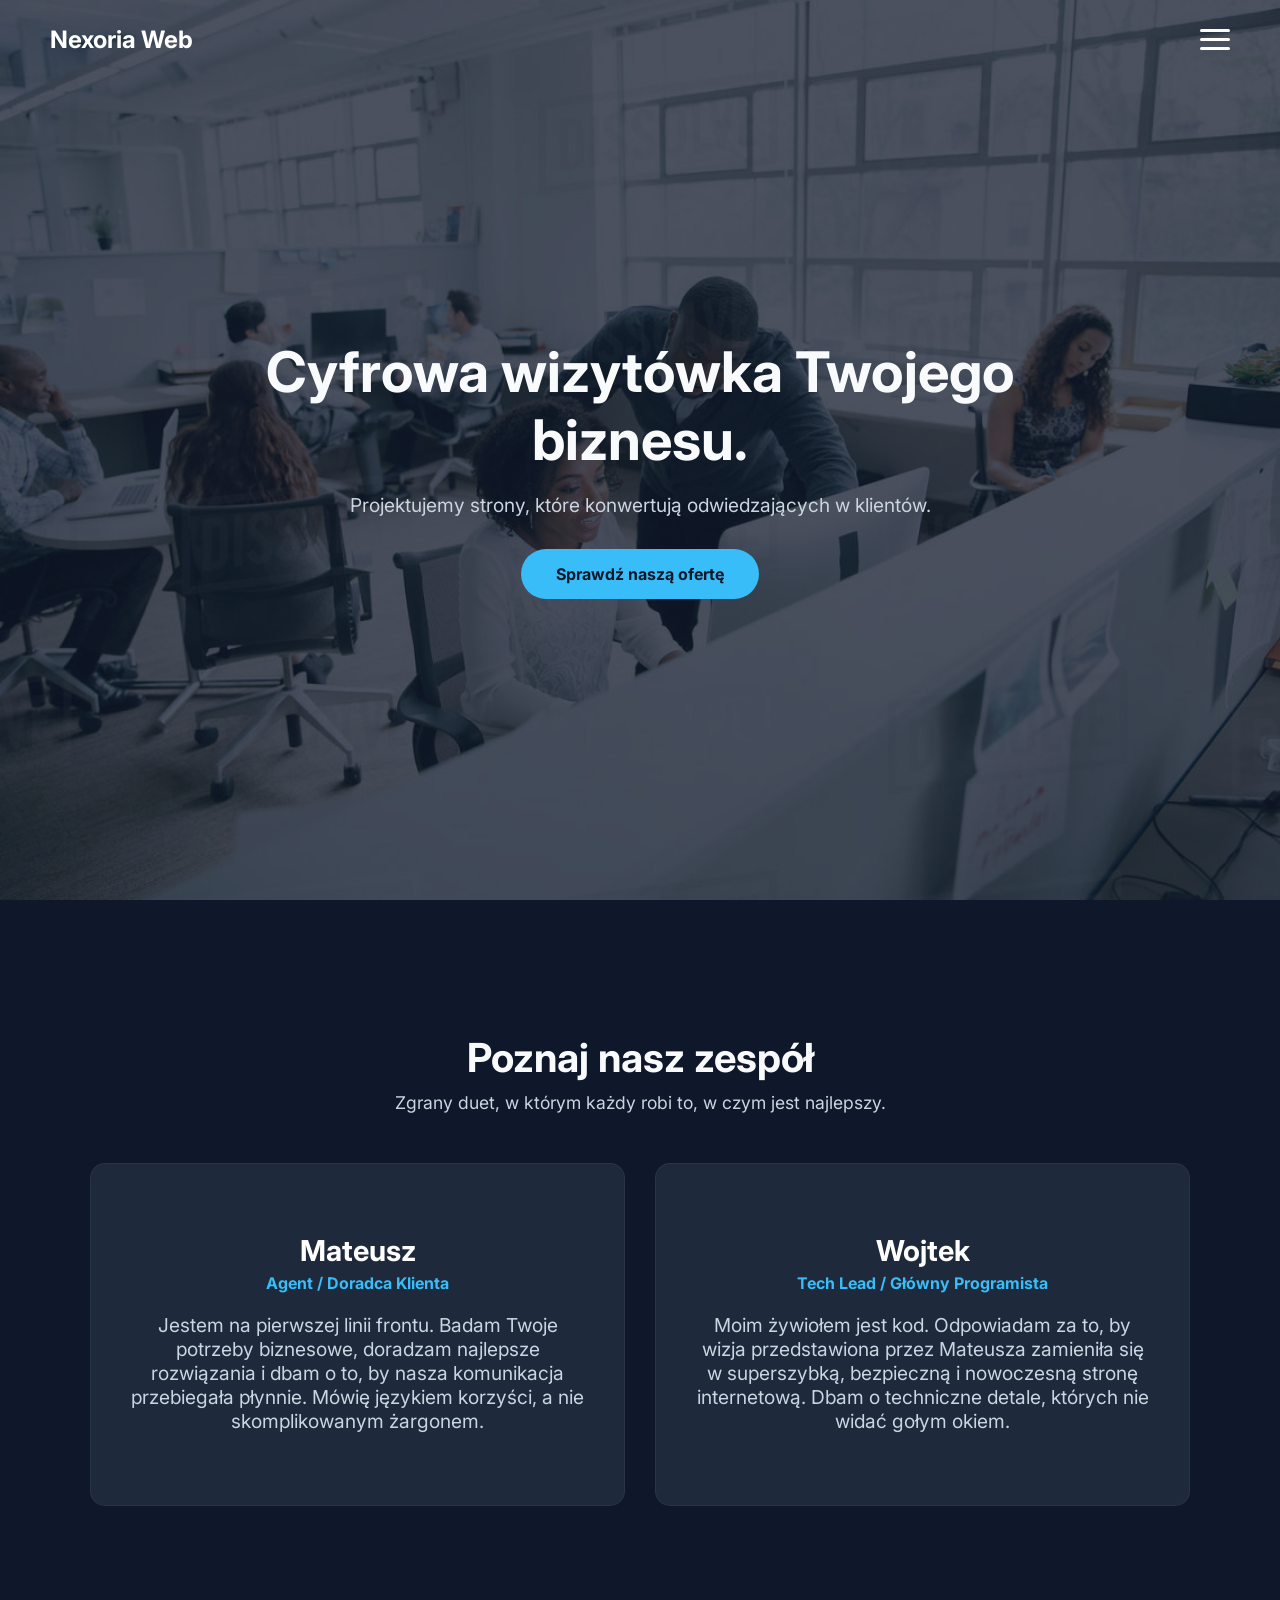
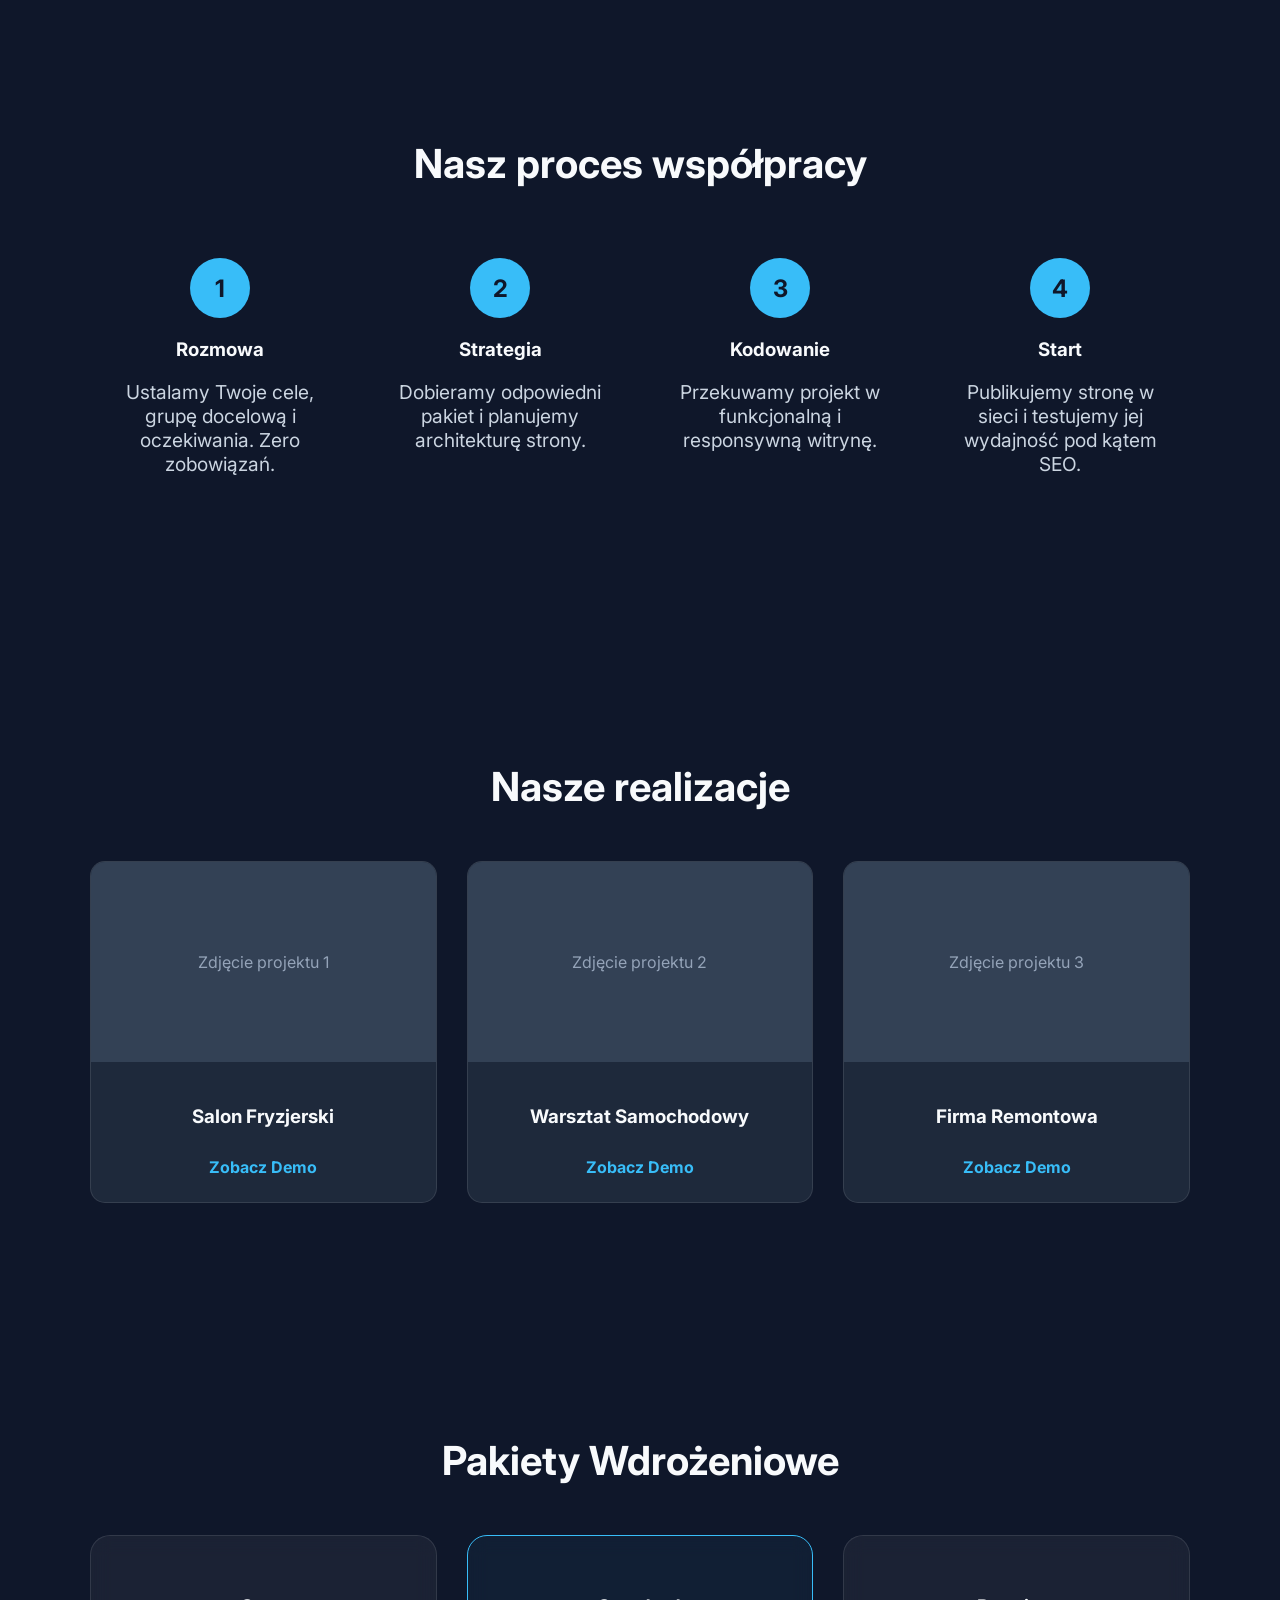
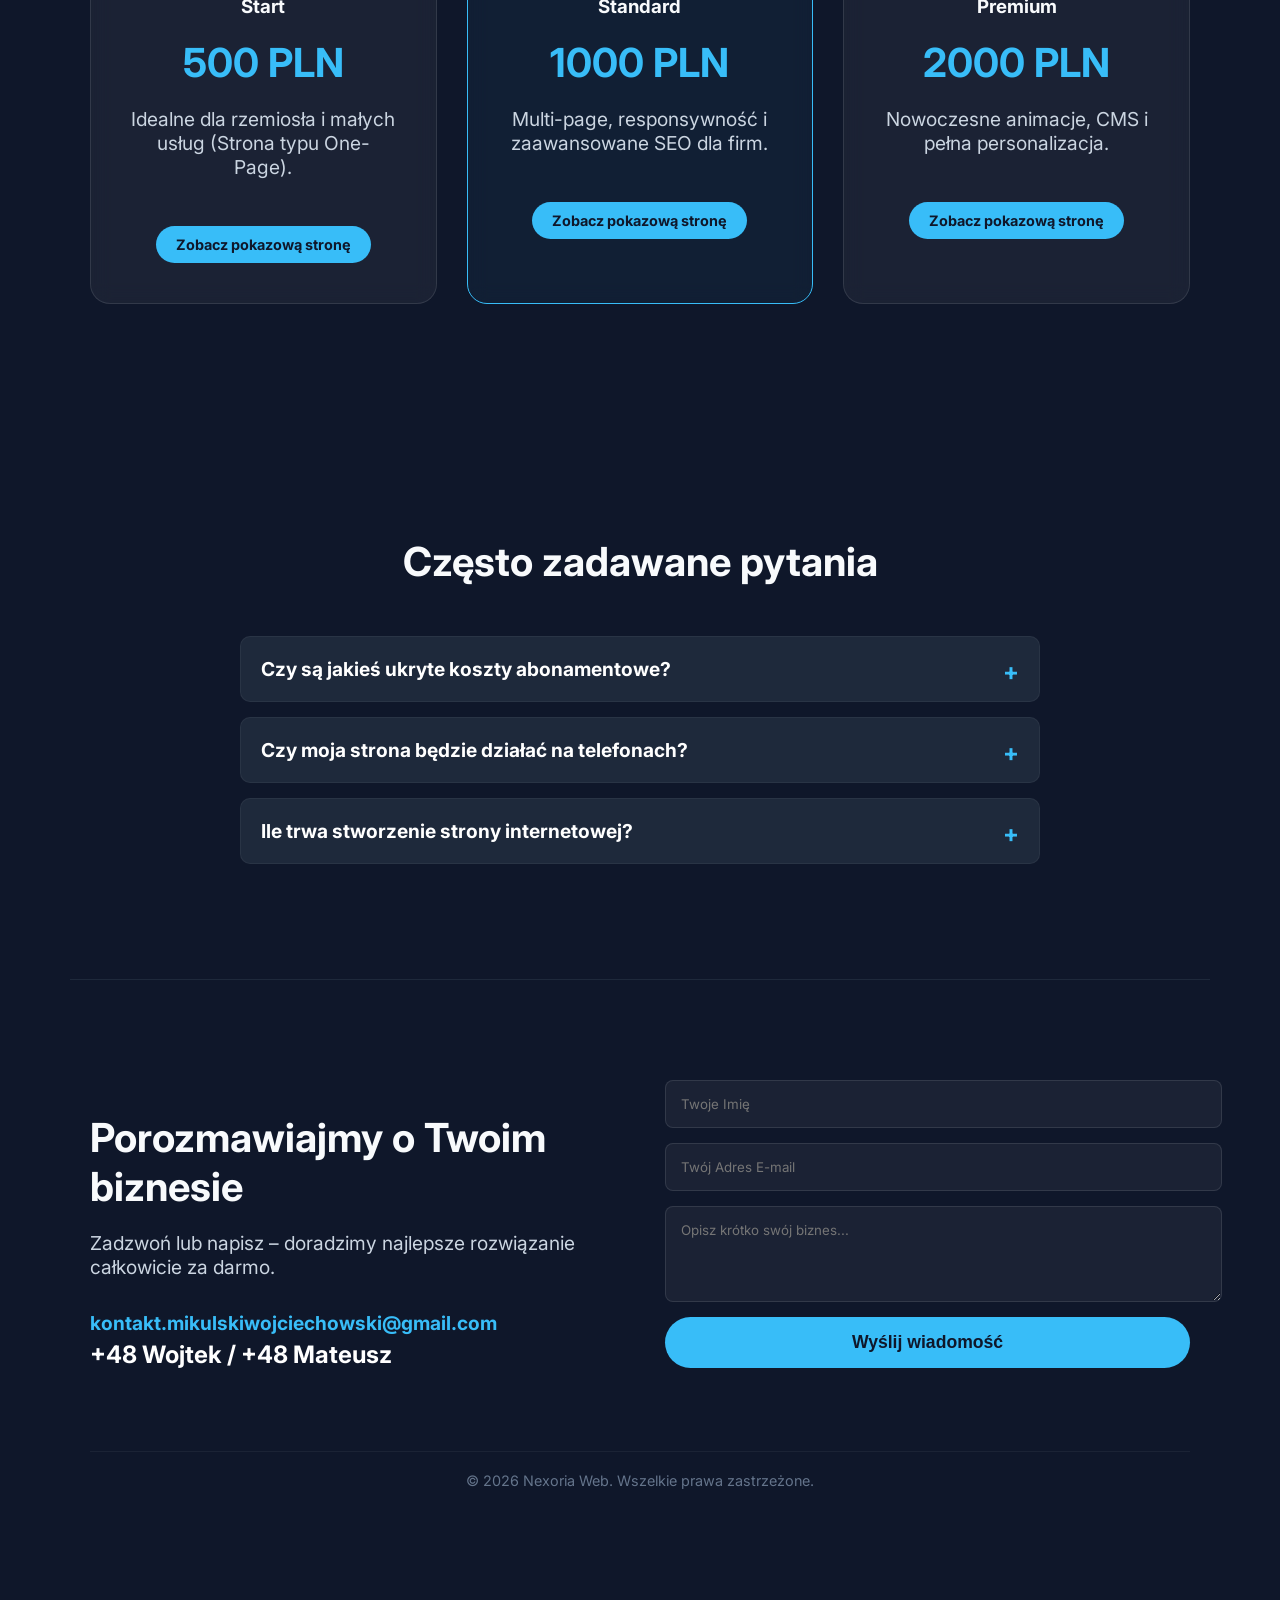
==== index.html @ 93943016 "Add files via upload" ====
<!DOCTYPE html>
<html lang="pl">
<head>
    <meta charset="UTF-8">
    <meta name="viewport" content="width=device-width, initial-scale=1.0">
    <link href="https://fonts.googleapis.com/css2?family=Inter:wght@300;400;700&display=swap" rel="stylesheet">
    <link rel="stylesheet" href="style.css">
    <title>Nexoria Web | Profesjonalne Strony WWW</title>
</head>
<body>
    <nav id="navbar">
        <a href="#header" class="logo">Nexoria Web</a>
        
        <div class="hamburger" id="hamburger">
            <span></span>
            <span></span>
            <span></span>
        </div>

        <menu id="nav-menu">
            <ul>
                <li><a href="#header" class="nav-link">Start</a></li>
                <li><a href="#o-nas" class="nav-link">O nas</a></li>
                <li><a href="#proces" class="nav-link">Proces</a></li>
                <li><a href="#realizacje" class="nav-link">Realizacje</a></li>
                <li><a href="#cennik" class="nav-link">Oferta</a></li>
                <li><a href="#kontakt" class="nav-link">Kontakt</a></li>
            </ul>
        </menu>
    </nav>

    <header id="header">
        <div class="tint"></div>
        <div class="header-content fade-in">
            <h1>Cyfrowa wizytówka Twojego biznesu.</h1>
            <p>Projektujemy strony, które konwertują odwiedzających w klientów.</p>
            <a href="#cennik" class="cta-button">Sprawdź naszą ofertę</a>
        </div>
    </header>

    <section id="o-nas" class="section">
        <h2 class="fade-in">Poznaj nasz zespół</h2>
        <p class="section-subtitle fade-in">Zgrany duet, w którym każdy robi to, w czym jest najlepszy.</p>
        <div class="team-grid">
            <div class="team-card fade-in">
                <h3>Mateusz</h3>
                <span class="role">Agent / Doradca Klienta</span>
                <p>Jestem na pierwszej linii frontu. Badam Twoje potrzeby biznesowe, doradzam najlepsze rozwiązania i dbam o to, by nasza komunikacja przebiegała płynnie. Mówię językiem korzyści, a nie skomplikowanym żargonem.</p>
            </div>
            <div class="team-card fade-in" style="transition-delay: 0.2s;">
                <h3>Wojtek</h3>
                <span class="role">Tech Lead / Główny Programista</span>
                <p>Moim żywiołem jest kod. Odpowiadam za to, by wizja przedstawiona przez Mateusza zamieniła się w superszybką, bezpieczną i nowoczesną stronę internetową. Dbam o techniczne detale, których nie widać gołym okiem.</p>
            </div>
        </div>
    </section>

    <section id="proces" class="section process-bg">
        <h2 class="fade-in">Nasz proces współpracy</h2>
        <div class="process-grid">
            <div class="process-step fade-in">
                <div class="step-number">1</div>
                <h3>Rozmowa</h3>
                <p>Ustalamy Twoje cele, grupę docelową i oczekiwania. Zero zobowiązań.</p>
            </div>
            <div class="process-step fade-in" style="transition-delay: 0.2s;">
                <div class="step-number">2</div>
                <h3>Strategia</h3>
                <p>Dobieramy odpowiedni pakiet i planujemy architekturę strony.</p>
            </div>
            <div class="process-step fade-in" style="transition-delay: 0.4s;">
                <div class="step-number">3</div>
                <h3>Kodowanie</h3>
                <p>Przekuwamy projekt w funkcjonalną i responsywną witrynę.</p>
            </div>
            <div class="process-step fade-in" style="transition-delay: 0.6s;">
                <div class="step-number">4</div>
                <h3>Start</h3>
                <p>Publikujemy stronę w sieci i testujemy jej wydajność pod kątem SEO.</p>
            </div>
        </div>
    </section>

    <section id="realizacje" class="section">
        <h2 class="fade-in">Nasze realizacje</h2>
        <div class="portfolio-grid">
            <div class="portfolio-card fade-in">
                <div class="img-placeholder">Zdjęcie projektu 1</div>
                <div class="portfolio-info">
                    <h3>Salon Fryzjerski</h3>
                    <a href="#" class="demo-link">Zobacz Demo</a>
                </div>
            </div>
            <div class="portfolio-card fade-in" style="transition-delay: 0.2s;">
                <div class="img-placeholder">Zdjęcie projektu 2</div>
                <div class="portfolio-info">
                    <h3>Warsztat Samochodowy</h3>
                    <a href="#" class="demo-link">Zobacz Demo</a>
                </div>
            </div>
            <div class="portfolio-card fade-in" style="transition-delay: 0.4s;">
                <div class="img-placeholder">Zdjęcie projektu 3</div>
                <div class="portfolio-info">
                    <h3>Firma Remontowa</h3>
                    <a href="#" class="demo-link">Zobacz Demo</a>
                </div>
            </div>
        </div>
    </section>

    <section id="cennik" class="section">
        <h2 class="fade-in">Pakiety Wdrożeniowe</h2>
        <div class="price-grid">
            <div class="price-card fade-in">
                <h3>Start</h3>
                <span class="price">500 PLN</span>
                <p>Idealne dla rzemiosła i małych usług (Strona typu One-Page).</p>
                <a href="pakiet-start.html" target="_blank" class="cta-button" style="padding: 10px 20px; font-size: 0.9rem; margin-top: 15px;">Zobacz pokazową stronę</a>
            </div>
            <div class="price-card active fade-in" style="transition-delay: 0.2s;">
                <h3>Standard</h3>
                <span class="price">1000 PLN</span>
                <p>Multi-page, responsywność i zaawansowane SEO dla firm.</p>
                <a href="pakiet-standard.html" target="_blank" class="cta-button" style="padding: 10px 20px; font-size: 0.9rem; margin-top: 15px;">Zobacz pokazową stronę</a>
            </div>
            <div class="price-card fade-in" style="transition-delay: 0.4s;">
                <h3>Premium</h3>
                <span class="price">2000 PLN</span>
                <p>Nowoczesne animacje, CMS i pełna personalizacja.</p>
                <a href="pakiet-premium.html" target="_blank" class="cta-button" style="padding: 10px 20px; font-size: 0.9rem; margin-top: 15px;">Zobacz pokazową stronę</a>
            </div>
        </div>
    </section>

    <section id="faq" class="section">
        <h2 class="fade-in">Często zadawane pytania</h2>
        <div class="faq-container fade-in">
            <details>
                <summary>Czy są jakieś ukryte koszty abonamentowe?</summary>
                <p>Nie. Płacisz nam raz za wykonanie projektu. Jedyne koszty stałe to coroczne odnowienie Twojej własnej domeny oraz hostingu (zazwyczaj to kwoty rzędu 100-200 zł rocznie, które opłacasz u dostawcy).</p>
            </details>
            <details>
                <summary>Czy moja strona będzie działać na telefonach?</summary>
                <p>Tak, w dzisiejszych czasach to absolutny standard. Każda nasza strona jest w 100% responsywna i wygląda świetnie zarówno na smartfonach, jak i na dużych monitorach.</p>
            </details>
            <details>
                <summary>Ile trwa stworzenie strony internetowej?</summary>
                <p>Zazwyczaj proces od pierwszego kontaktu do uruchomienia strony w sieci zamykamy w przedziale od 7 do 14 dni, w zależności od tego, jak szybko dostarczysz nam materiały tekstowe i zdjęcia.</p>
            </details>
        </div>
    </section>

    <footer id="kontakt" class="section fade-in">
        <div class="footer-grid">
            <div class="contact-info">
                <h2>Porozmawiajmy o Twoim biznesie</h2>
                <p>Zadzwoń lub napisz – doradzimy najlepsze rozwiązanie całkowicie za darmo.</p>
                <strong>kontakt.mikulskiwojciechowski@gmail.com</strong>
                <p class="phone">+48 Wojtek / +48 Mateusz</p>
            </div>
            <div class="contact-form">
                <form action="#" method="POST">
                    <input type="text" placeholder="Twoje Imię" required>
                    <input type="email" placeholder="Twój Adres E-mail" required>
                    <textarea rows="4" placeholder="Opisz krótko swój biznes..." required></textarea>
                    <button type="submit" class="cta-button form-btn">Wyślij wiadomość</button>
                </form>
            </div>
        </div>
        <p class="copyright">&copy; 2026 Nexoria Web. Wszelkie prawa zastrzeżone.</p>
    </footer>

    <script src="script.js"></script>
</body>
</html>
---- style.css ----
/* GŁADKIE PRZEWIJANIE */
html {
    scroll-behavior: smooth;
    scroll-padding-top: 80px;
}

:root {
    --bg: #0f172a;
    --bg-secondary: #1e293b;
    --accent: #38bdf8;
    --text: #f8fafc;
}

body {
    margin: 0;
    font-family: 'Inter', sans-serif;
    color: var(--text);
    background-color: var(--bg);
    overflow-x: hidden;
}

/* WSPÓLNE USTAWIENIA SEKCJI */
.section {
    padding: 100px 20px;
    max-width: 1100px;
    margin: 0 auto;
}

.section h2 { 
    text-align: center; 
    font-size: 2.5rem; 
    margin-bottom: 50px; 
}

.section-subtitle {
    text-align: center;
    color: #cbd5e1;
    margin-top: -40px;
    margin-bottom: 50px;
    font-size: 1.1rem;
}

/* NAVBAR & MENU (Bez zmian) */
#navbar {
    position: fixed;
    top: 0; left: 0; width: 100%;
    display: flex; justify-content: space-between; align-items: center;
    padding: 25px 50px; box-sizing: border-box;
    z-index: 1000; transition: background 0.4s, padding 0.4s;
}
#navbar.scrolled {
    background: rgba(15, 23, 42, 0.95);
    padding: 15px 50px;
    box-shadow: 0 4px 15px rgba(0, 0, 0, 0.4);
    backdrop-filter: blur(10px);
}
.logo { 
    font-size: 1.5rem; 
    font-weight: 700; 
    color: white; 
    z-index: 1001; 
    text-decoration: none;
}
.hamburger { display: flex; flex-direction: column; gap: 6px; cursor: pointer; z-index: 1001; }
.hamburger span { display: block; width: 30px; height: 3px; background-color: white; border-radius: 3px; transition: 0.3s; }
.hamburger.active span:nth-child(1) { transform: translateY(9px) rotate(45deg); }
.hamburger.active span:nth-child(2) { opacity: 0; }
.hamburger.active span:nth-child(3) { transform: translateY(-9px) rotate(-45deg); }

menu { 
    margin: 0; padding: 0; position: fixed; top: 0; right: -100%;
    width: 300px; height: 100vh; background: rgba(15, 23, 42, 0.98);
    backdrop-filter: blur(15px); display: flex; align-items: center; justify-content: center;
    transition: right 0.4s cubic-bezier(0.77, 0.2, 0.05, 1.0);
    box-shadow: -5px 0 25px rgba(0,0,0,0.5);
}
menu.active { right: 0; }
menu ul { display: flex; flex-direction: column; gap: 40px; list-style: none; margin: 0; padding: 0; text-align: center; }
menu a { font-size: 1.5rem; font-weight: 600; letter-spacing: 2px; color: white; text-decoration: none; transition: 0.3s; }
menu a:hover { color: var(--accent); }

/* HERO SEKCJA (Start) */
header {
    position: relative; display: flex; align-items: center; justify-content: center;
    height: 100vh; text-align: center;
    background-image: url('placeholder_header.jpg');
    background-size: cover; background-position: center; background-attachment: fixed;
}
.tint { position: absolute; inset: 0; background: rgba(15, 23, 42, 0.75); }
.header-content { position: relative; z-index: 2; padding: 20px; max-width: 800px; }
h1 { margin-bottom: 1rem; font-size: 3.5rem; }
p { font-size: 1.2rem; color: #cbd5e1; margin-bottom: 2rem; }

/* SEKCJA: O NAS */
.team-grid { display: grid; grid-template-columns: repeat(auto-fit, minmax(300px, 1fr)); gap: 30px; }
.team-card {
    background: var(--bg-secondary);
    padding: 40px;
    border-radius: 15px;
    border: 1px solid rgba(255, 255, 255, 0.05);
    text-align: center;
}
.team-card h3 { font-size: 1.8rem; margin-bottom: 5px; color: white; }
.role { display: block; color: var(--accent); font-weight: bold; margin-bottom: 20px; }

/* SEKCJA: PROCES */
.process-grid { display: grid; grid-template-columns: repeat(auto-fit, minmax(220px, 1fr)); gap: 20px; }
.process-step { text-align: center; padding: 20px; }
.step-number {
    width: 60px; height: 60px;
    background: var(--accent); color: #0f172a;
    font-size: 1.5rem; font-weight: bold;
    border-radius: 50%; display: flex; align-items: center; justify-content: center;
    margin: 0 auto 20px auto;
}

/* SEKCJA: REALIZACJE */
.portfolio-grid { display: grid; grid-template-columns: repeat(auto-fit, minmax(300px, 1fr)); gap: 30px; }
.portfolio-card { background: var(--bg-secondary); border-radius: 15px; overflow: hidden; border: 1px solid rgba(255, 255, 255, 0.1); transition: 0.3s; }
.portfolio-card:hover { transform: translateY(-10px); box-shadow: 0 10px 30px rgba(0,0,0,0.3); }
.img-placeholder { height: 200px; background: #334155; display: flex; align-items: center; justify-content: center; color: #94a3b8; }
.portfolio-info { padding: 25px; text-align: center; }
.demo-link { display: inline-block; margin-top: 10px; color: var(--accent); text-decoration: none; font-weight: bold; }

/* SEKCJA: CENNIK */
.price-grid { display: grid; grid-template-columns: repeat(auto-fit, minmax(300px, 1fr)); gap: 30px; }
.price-card {
    padding: 40px; border: 1px solid rgba(255, 255, 255, 0.1); border-radius: 20px;
    background: rgba(255, 255, 255, 0.05); backdrop-filter: blur(10px); text-align: center; transition: 0.3s;
}
.price-card.active { border-color: var(--accent); transform: scale(1.05); background: rgba(56, 189, 248, 0.05); }
.price { display: block; margin: 20px 0; font-size: 2.5rem; font-weight: bold; color: var(--accent); }

/* SEKCJA: FAQ */
.faq-container { max-width: 800px; margin: 0 auto; }
details {
    background: var(--bg-secondary);
    border-radius: 10px;
    margin-bottom: 15px;
    padding: 20px;
    border: 1px solid rgba(255, 255, 255, 0.05);
    cursor: pointer;
}
summary {
    font-size: 1.2rem;
    font-weight: bold;
    color: white;
    list-style: none; /* Ukrywa domyślną strzałkę w niektórych przeglądarkach */
    position: relative;
    padding-right: 30px;
}
summary::after {
    content: '+';
    position: absolute; right: 0; top: 0;
    color: var(--accent); font-size: 1.5rem;
}
details[open] summary::after { content: '-'; }
details p { margin-top: 15px; color: #cbd5e1; line-height: 1.6; }

/* STOPKA & KONTAKT FORMULARZ */
footer { padding: 80px 20px 40px; border-top: 1px solid var(--bg-secondary); }
.footer-grid { display: grid; grid-template-columns: repeat(auto-fit, minmax(300px, 1fr)); gap: 50px; margin-bottom: 50px; }
.contact-info { text-align: left; }
.contact-info h2 { text-align: left; margin-bottom: 20px; }
.contact-info strong { display: block; font-size: 1.2rem; color: var(--accent); margin-top: 20px; }
.contact-info .phone { font-size: 1.5rem; font-weight: bold; color: white; margin-top: 5px; }

form { display: flex; flex-direction: column; gap: 15px; }
input, textarea {
    width: 100%; padding: 15px;
    background: rgba(255, 255, 255, 0.05);
    border: 1px solid rgba(255, 255, 255, 0.1);
    border-radius: 8px; color: white; font-family: inherit;
}
input:focus, textarea:focus { outline: none; border-color: var(--accent); }
.form-btn { border: none; cursor: pointer; width: 100%; font-size: 1.1rem; }

.copyright { text-align: center; color: #64748b; font-size: 0.9rem; border-top: 1px solid rgba(255,255,255,0.05); padding-top: 20px; }

/* PRZYCISKI */
.cta-button {
    display: inline-block; padding: 15px 35px; border-radius: 50px;
    font-weight: bold; color: #0f172a; text-decoration: none;
    background: var(--accent); transition: 0.3s;
}
.cta-button:hover { transform: translateY(-3px); box-shadow: 0 10px 20px rgba(56, 189, 248, 0.3); }

/* ANIMACJE */
.fade-in { opacity: 0; transform: translateY(50px); transition: 0.8s cubic-bezier(0.16, 1, 0.3, 1); }
.fade-in.visible { opacity: 1; transform: translateY(0); }
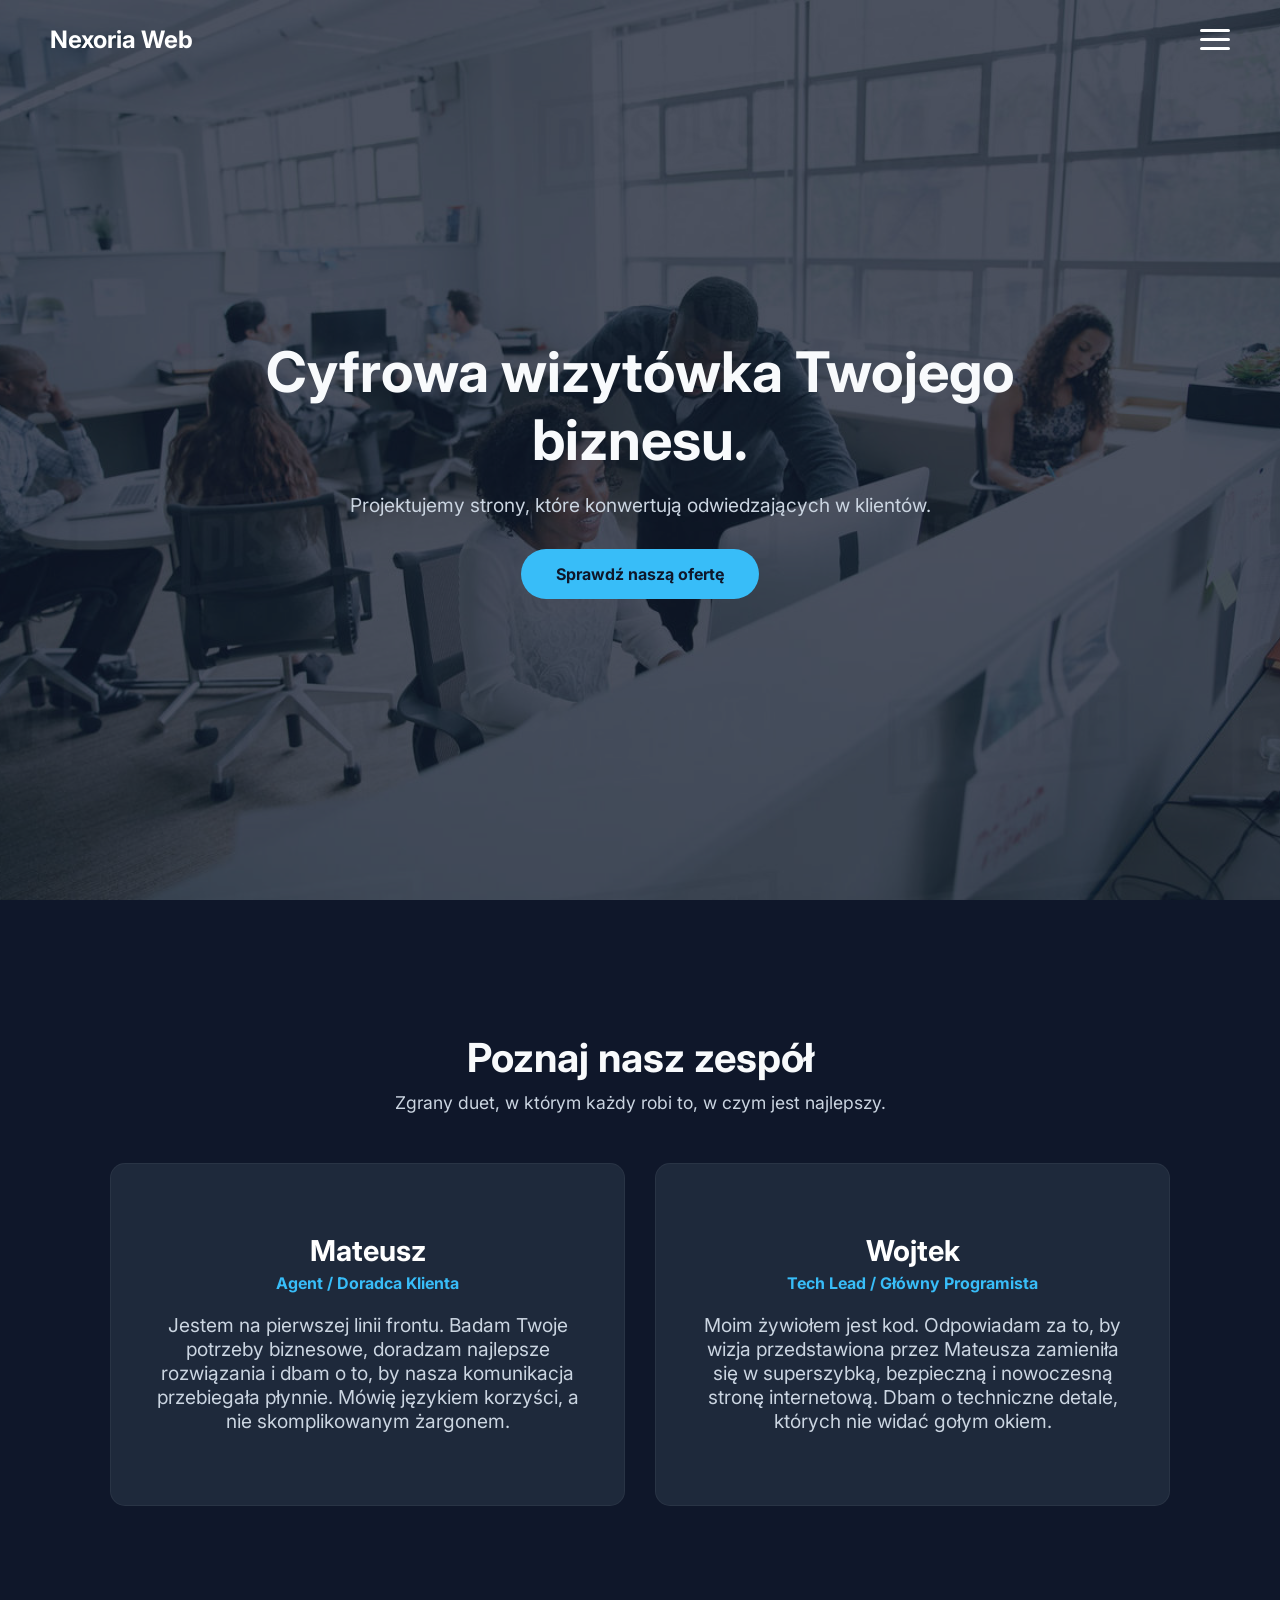
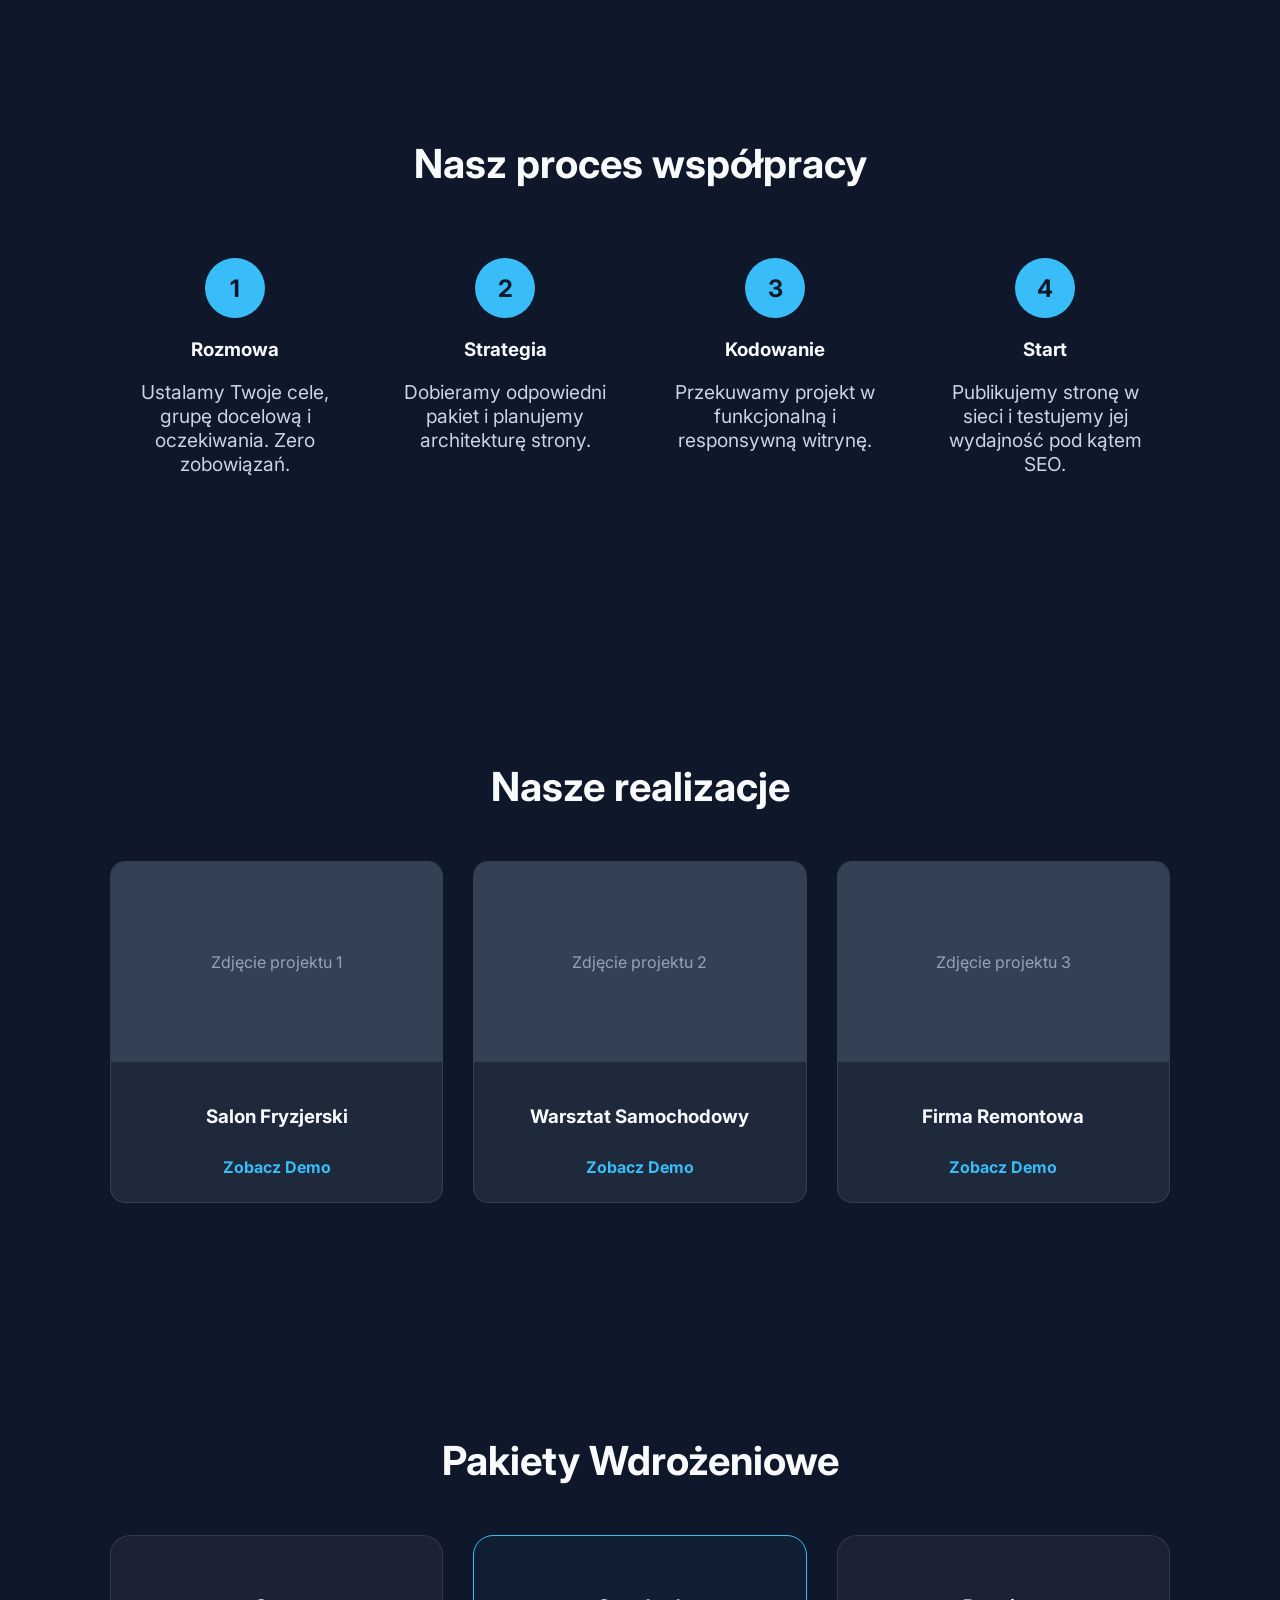
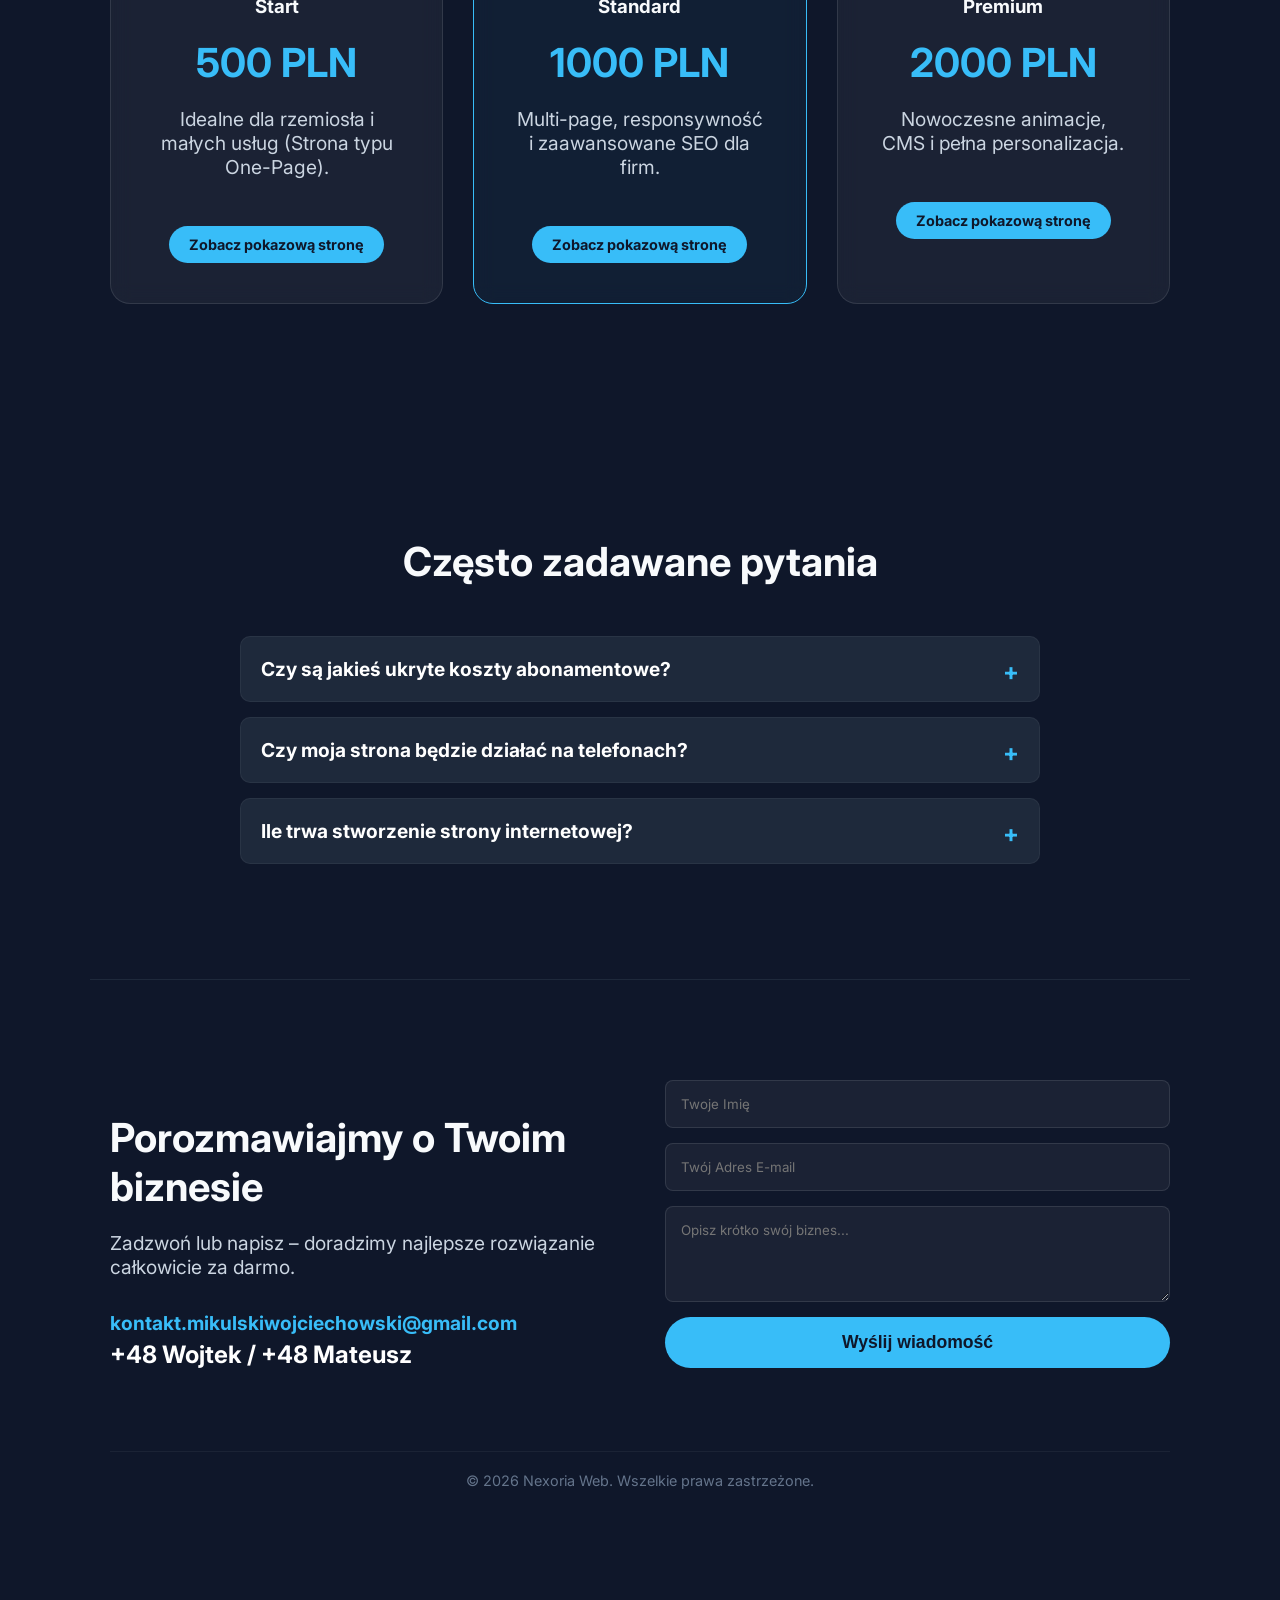
==== commit 68794757: "Add files via upload" ====
--- a/index.html
+++ b/index.html
@@ -6,6 +6,7 @@
     <link href="https://fonts.googleapis.com/css2?family=Inter:wght@300;400;700&display=swap" rel="stylesheet">
     <link rel="stylesheet" href="style.css">
     <title>Nexoria Web | Profesjonalne Strony WWW</title>
+    <meta name="description" content="Nexoria Web tworzy nowoczesne, responsywne i skuteczne strony internetowe dla firm. Zwiększ widoczność swojej marki dzięki profesjonalnej stronie WWW.">
 </head>
 <body>
     <nav id="navbar">
--- a/style.css
+++ b/style.css
@@ -1,4 +1,8 @@
 /* GŁADKIE PRZEWIJANIE */
+
+* {
+    box-sizing: border-box;
+}
 html {
     scroll-behavior: smooth;
     scroll-padding-top: 80px;
@@ -162,9 +166,11 @@
 .footer-grid { display: grid; grid-template-columns: repeat(auto-fit, minmax(300px, 1fr)); gap: 50px; margin-bottom: 50px; }
 .contact-info { text-align: left; }
 .contact-info h2 { text-align: left; margin-bottom: 20px; }
-.contact-info strong { display: block; font-size: 1.2rem; color: var(--accent); margin-top: 20px; }
+.contact-info strong { display: block; font-size: 1.2rem; color: var(--accent); margin-top: 20px; word-break: break-all; }
 .contact-info .phone { font-size: 1.5rem; font-weight: bold; color: white; margin-top: 5px; }
-
+.contact-form form{
+    max-width: 100%;
+}
 form { display: flex; flex-direction: column; gap: 15px; }
 input, textarea {
     width: 100%; padding: 15px;
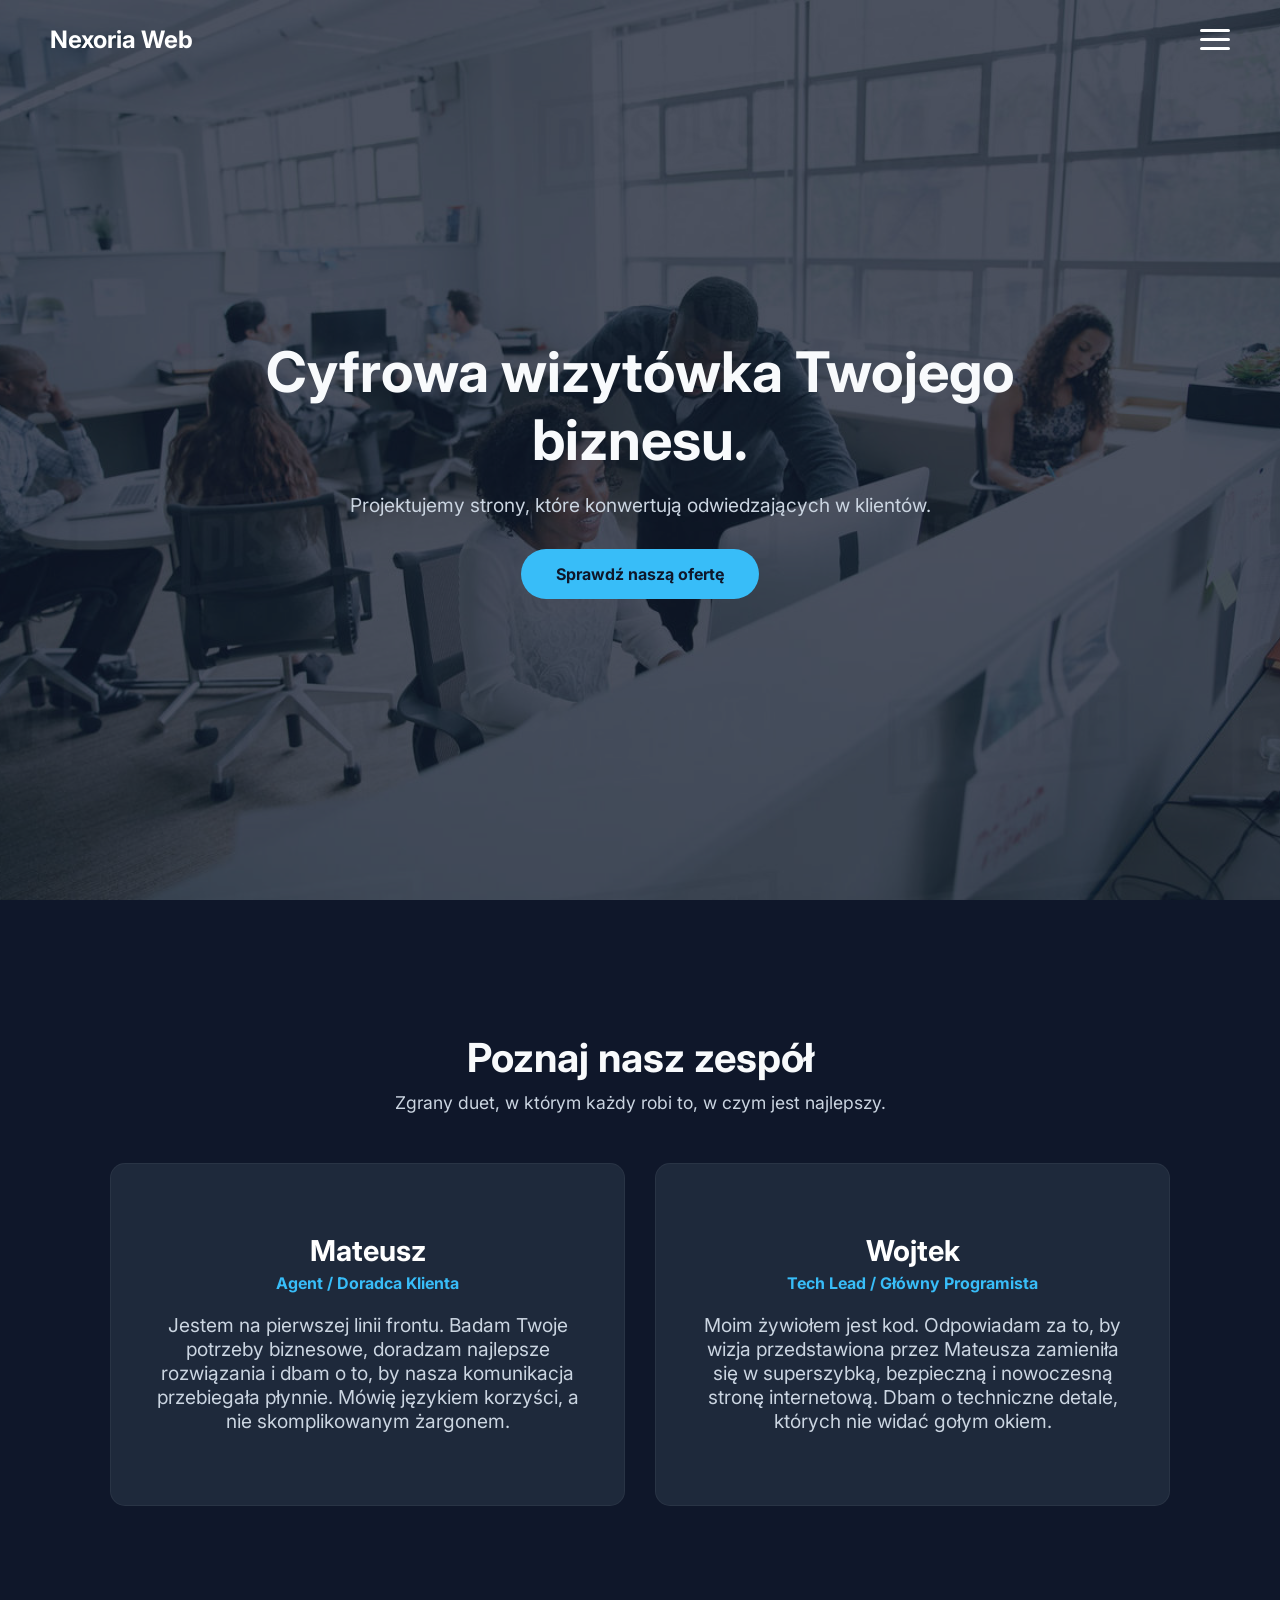
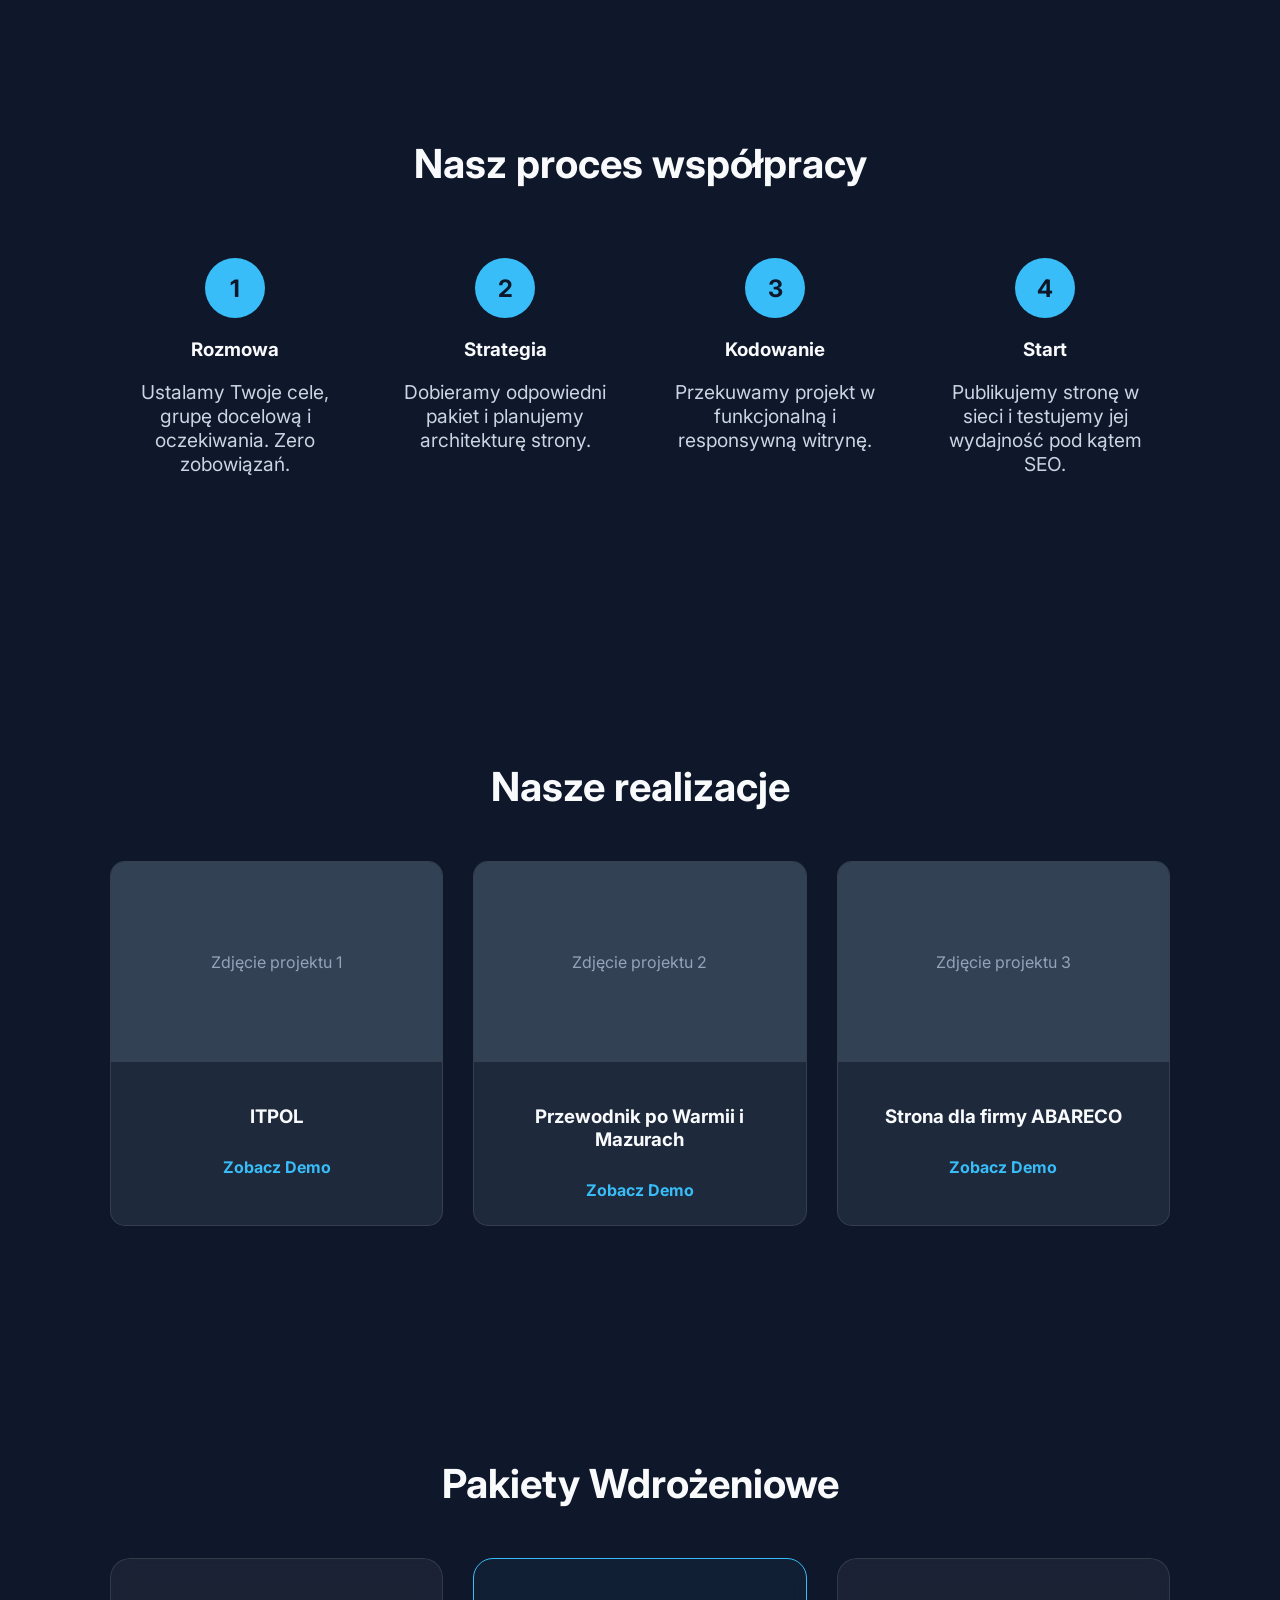
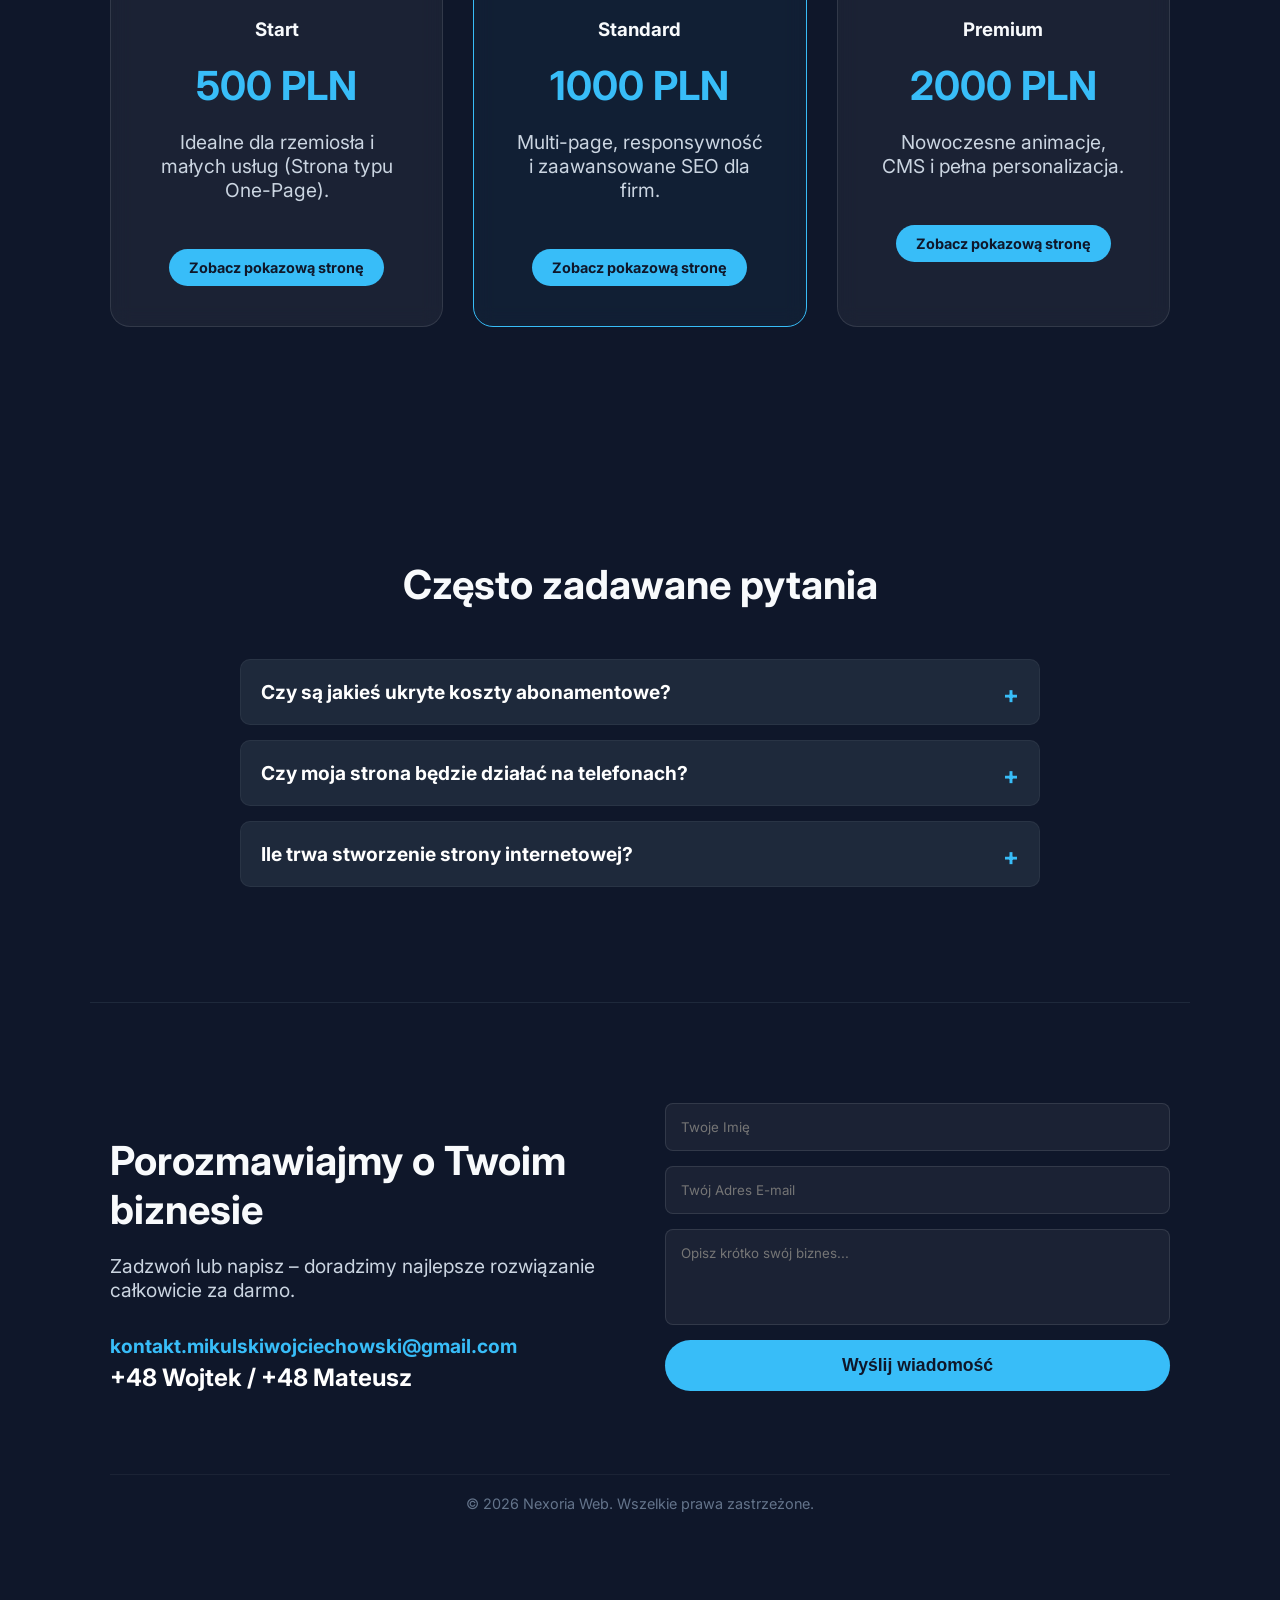
==== commit 5e8f8227: "Add files via upload" ====
--- a/index.html
+++ b/index.html
@@ -88,22 +88,22 @@
             <div class="portfolio-card fade-in">
                 <div class="img-placeholder">Zdjęcie projektu 1</div>
                 <div class="portfolio-info">
-                    <h3>Salon Fryzjerski</h3>
-                    <a href="#" class="demo-link">Zobacz Demo</a>
+                    <h3>ITPOL</h3>
+                    <a href="demo_itpol/index.html" target="_blank" class="demo-link">Zobacz Demo</a>
                 </div>
             </div>
             <div class="portfolio-card fade-in" style="transition-delay: 0.2s;">
                 <div class="img-placeholder">Zdjęcie projektu 2</div>
                 <div class="portfolio-info">
-                    <h3>Warsztat Samochodowy</h3>
-                    <a href="#" class="demo-link">Zobacz Demo</a>
+                    <h3>Przewodnik po Warmii i Mazurach</h3>
+                    <a href="demo_mazury/index.html" target="_blank" class="demo-link">Zobacz Demo</a>
                 </div>
             </div>
             <div class="portfolio-card fade-in" style="transition-delay: 0.4s;">
                 <div class="img-placeholder">Zdjęcie projektu 3</div>
                 <div class="portfolio-info">
-                    <h3>Firma Remontowa</h3>
-                    <a href="#" class="demo-link">Zobacz Demo</a>
+                    <h3>Strona dla firmy ABARECO</h3>
+                    <a href="demo_abareco/index.html" target="_blank" class="demo-link">Zobacz Demo</a>
                 </div>
             </div>
         </div>
@@ -160,10 +160,10 @@
                 <p class="phone">+48 Wojtek / +48 Mateusz</p>
             </div>
             <div class="contact-form">
-                <form action="#" method="POST">
-                    <input type="text" placeholder="Twoje Imię" required>
-                    <input type="email" placeholder="Twój Adres E-mail" required>
-                    <textarea rows="4" placeholder="Opisz krótko swój biznes..." required></textarea>
+                <form action="https://formspree.io/f/mlgypado" method="POST">
+                    <input type="text" name="name" placeholder="Twoje Imię" required>
+                    <input type="email" name="email" placeholder="Twój Adres E-mail" required>
+                    <textarea name="message" rows="4" placeholder="Opisz krótko swój biznes..." required></textarea>
                     <button type="submit" class="cta-button form-btn">Wyślij wiadomość</button>
                 </form>
             </div>
--- a/style.css
+++ b/style.css
@@ -171,6 +171,9 @@
 .contact-form form{
     max-width: 100%;
 }
+.contact-form form textarea {
+    resize: none;
+}
 form { display: flex; flex-direction: column; gap: 15px; }
 input, textarea {
     width: 100%; padding: 15px;
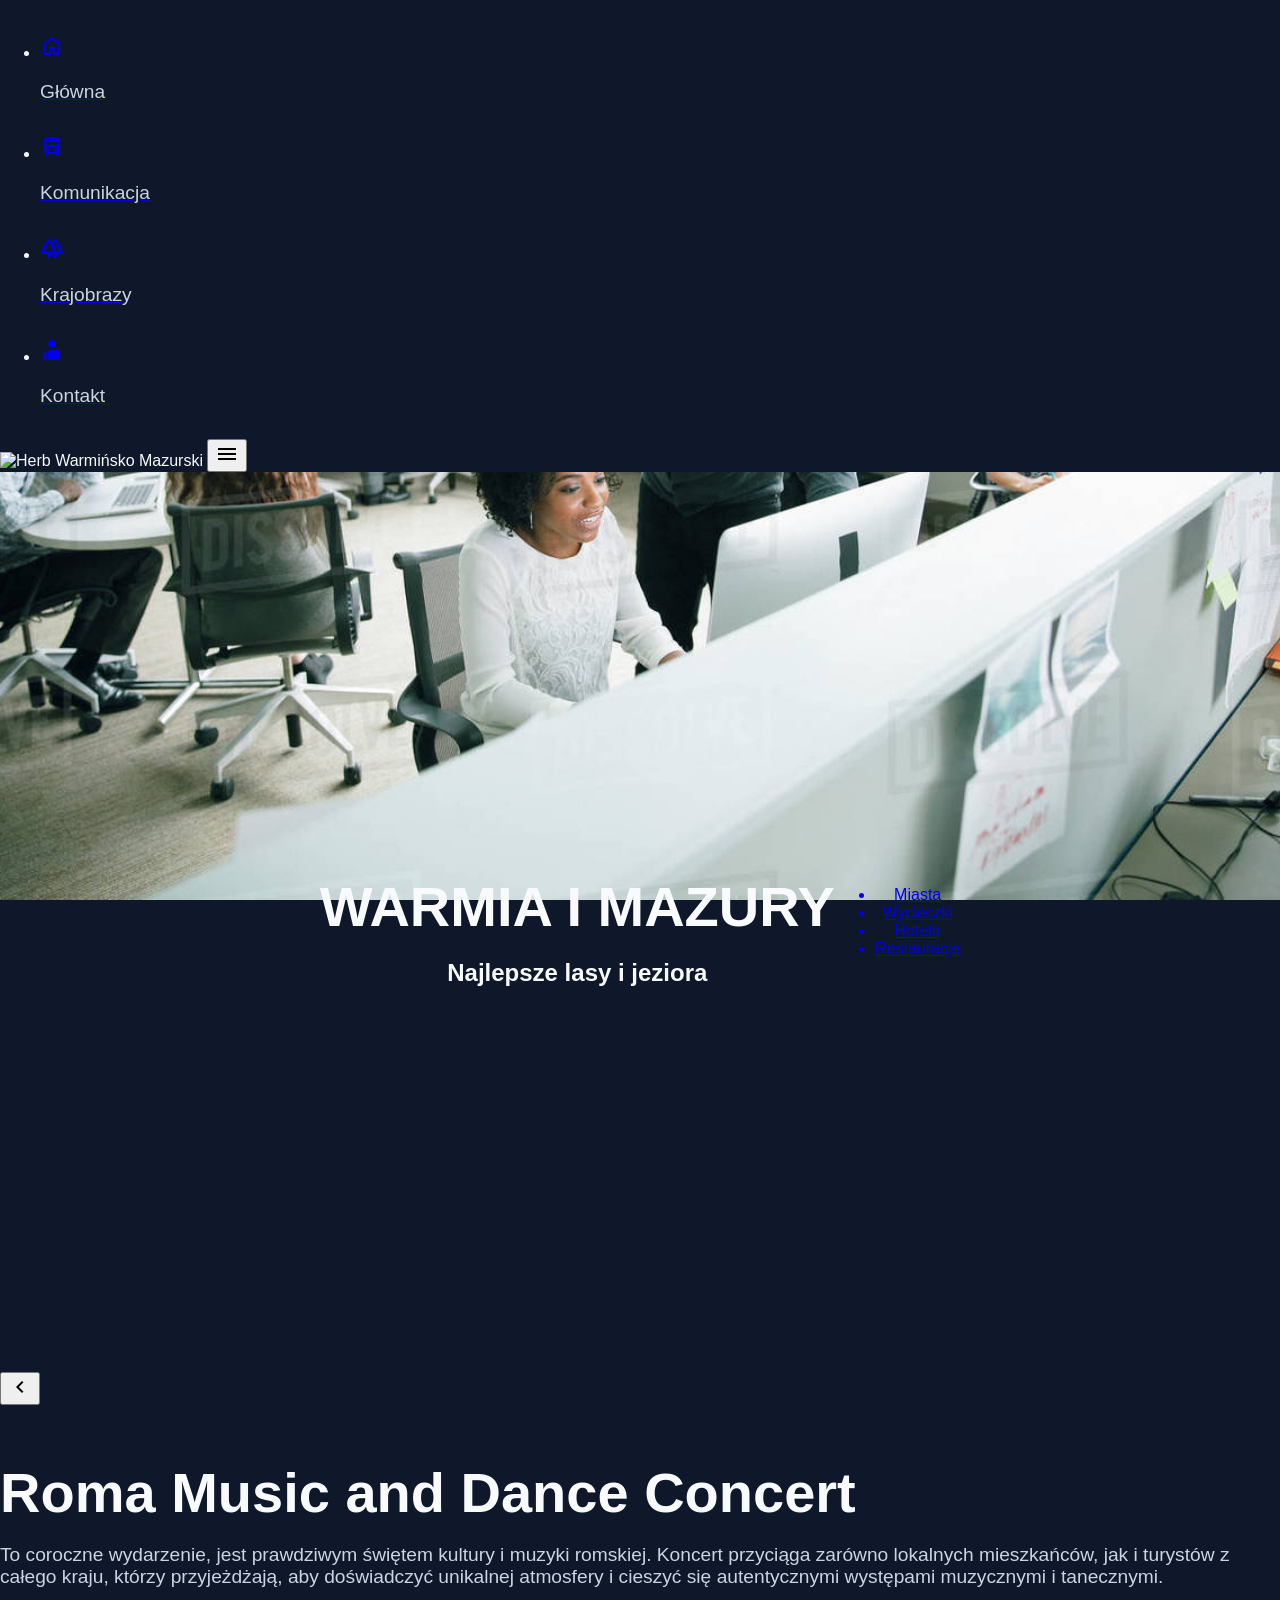
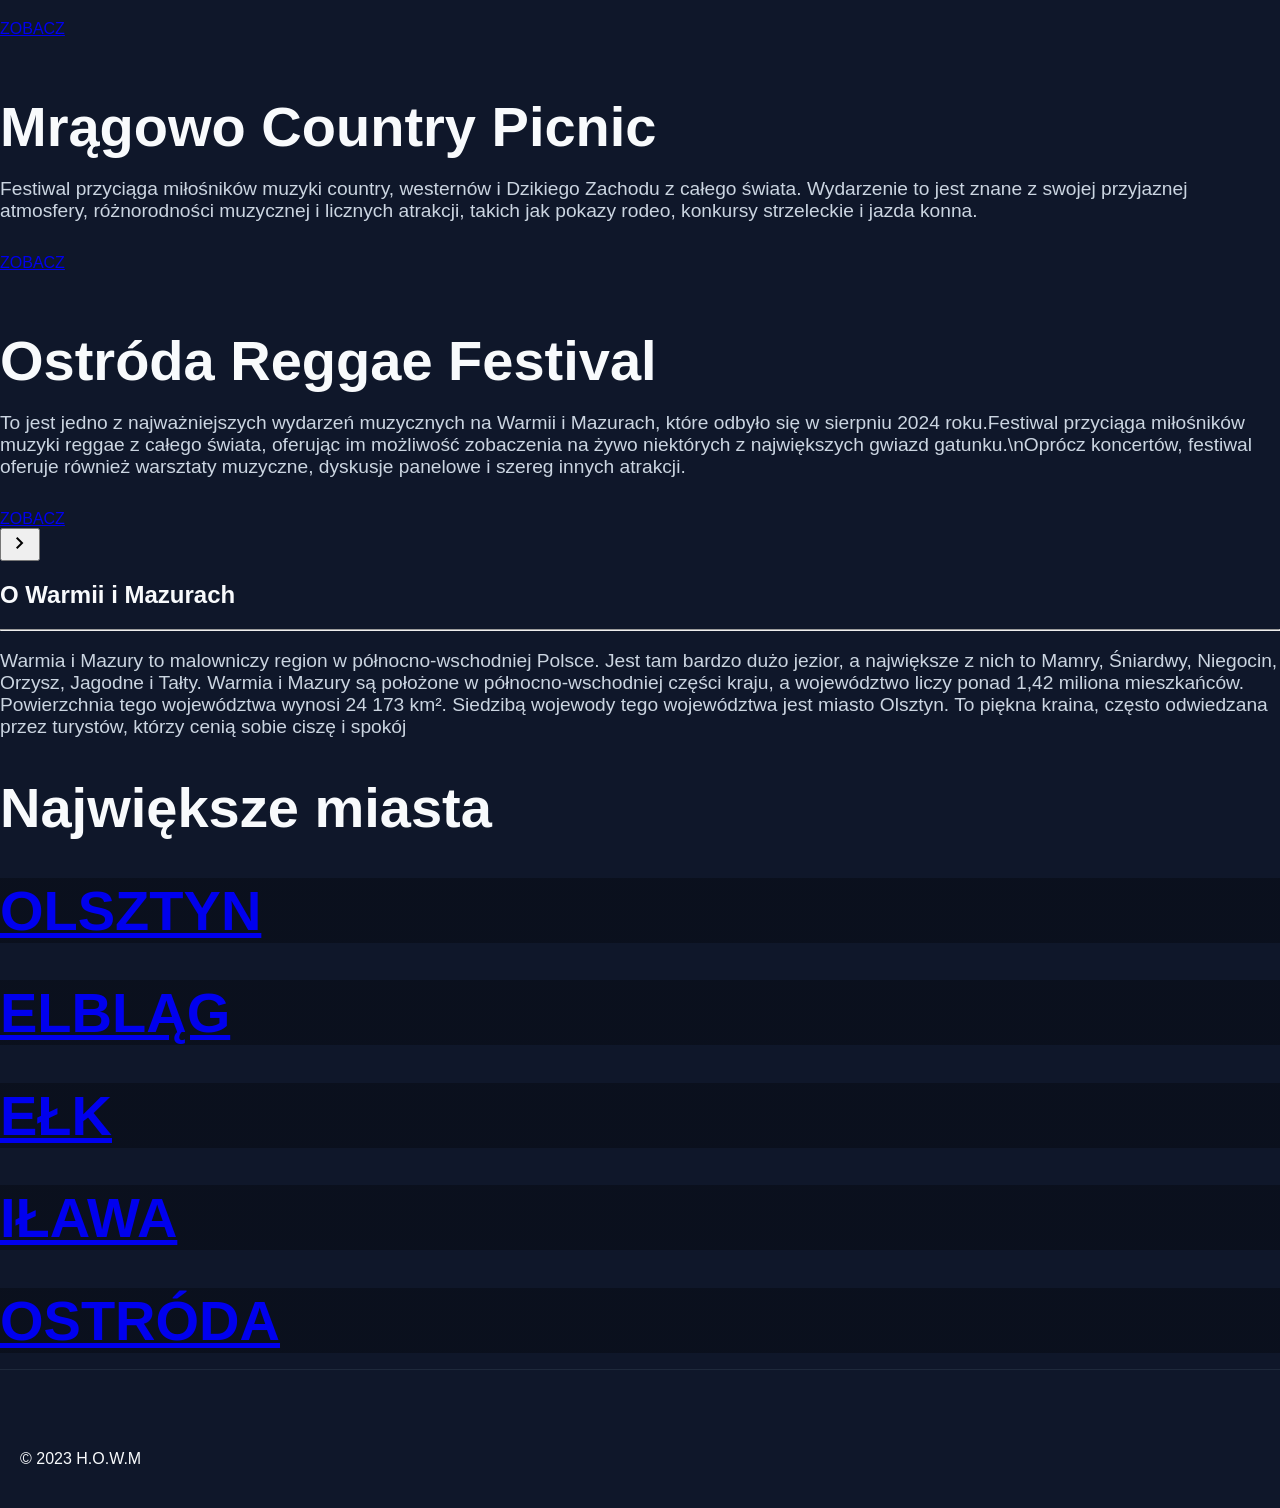
==== commit 38a7acd6: "Add files via upload" ====
--- a/index.html
+++ b/index.html
@@ -3,174 +3,127 @@
 <head>
     <meta charset="UTF-8">
     <meta name="viewport" content="width=device-width, initial-scale=1.0">
-    <link href="https://fonts.googleapis.com/css2?family=Inter:wght@300;400;700&display=swap" rel="stylesheet">
+    <title>Warmia i Mazury</title>
     <link rel="stylesheet" href="style.css">
-    <title>Nexoria Web | Profesjonalne Strony WWW</title>
-    <meta name="description" content="Nexoria Web tworzy nowoczesne, responsywne i skuteczne strony internetowe dla firm. Zwiększ widoczność swojej marki dzięki profesjonalnej stronie WWW.">
+    <link rel="shortcut icon" href="img/assets/herb.png" type="image/x-icon">
+    <link rel="stylesheet" href="https://fonts.googleapis.com/css2?family=Material+Symbols+Outlined:opsz,wght,FILL,GRAD@20..48,100..700,0..1,-50..200" />
+    <link rel="preconnect" href="https://fonts.googleapis.com">
+    <link rel="preconnect" href="https://fonts.gstatic.com" crossorigin>
+    <link href="https://fonts.googleapis.com/css2?family=Poppins:ital,wght@0,100;0,200;0,300;0,400;0,500;0,600;0,700;0,800;0,900;1,100;1,200;1,300;1,400;1,500;1,600;1,700;1,800;1,900&display=swap" rel="stylesheet">
+    <script src="menu.js"></script>
 </head>
 <body>
-    <nav id="navbar">
-        <a href="#header" class="logo">Nexoria Web</a>
+    <div class="full-site-wrapper">
         
-        <div class="hamburger" id="hamburger">
-            <span></span>
-            <span></span>
-            <span></span>
+        <nav>
+            <img  class="nav-logo" src="img/assets/logo.png" alt="">
+            <div data-type="hidden" class="nav-wrapper">
+            
+            <ul>
+                <li><a data-type="inactive" href="index.html"><span class="material-symbols-outlined">home</span><p>Główna</p></a></li>
+                <li><a data-type="inactive" href="#"><span class="material-symbols-outlined">directions_bus</span><p>Komunikacja</p></a></li>
+                <li><a data-type="inactive" href="#"><span class="material-symbols-outlined">forest</span><p>Krajobrazy</p></a></li>
+                <li><a data-type="inactive" href="#"><span class="material-symbols-outlined">contacts_product</span><p>Kontakt</p></a></li>
+                </ul>
         </div>
+        <img class="herb" src="img/assets/herb.png" alt="Herb Warmińsko Mazurski">
+        <button onclick="menu()" class="menu-button"><span class="material-symbols-outlined" id="menu_icon">menu</span></button>
+        </nav>
+        <header>
+            <div class="header-titles">
+            <h1>WARMIA I MAZURY</h1>
+            <h2>Najlepsze lasy i jeziora</h2>
+            </div>
+                <ul class="header-shortcuts">
+                    <a href="#"><li>Miasta</li></a>
+                    <a href="#"><li>Wycieczki</li></a>
+                    <a href="#"><li>Hotele</li></a>
+                    <a href="#"><li>Restauracje</li></a>
+                </ul>
+        </header>
+        <main>
+    <div class="atraction-wrapper">
+        <div class="atarctions-box">
+                <button class="navigate_before" onclick="atraction_scroll_left()"><span class="material-symbols-outlined">navigate_before</span></button>
+                <div class="atractions-details-wrapper" id="attraction_Wrapper">
 
-        <menu id="nav-menu">
-            <ul>
-                <li><a href="#header" class="nav-link">Start</a></li>
-                <li><a href="#o-nas" class="nav-link">O nas</a></li>
-                <li><a href="#proces" class="nav-link">Proces</a></li>
-                <li><a href="#realizacje" class="nav-link">Realizacje</a></li>
-                <li><a href="#cennik" class="nav-link">Oferta</a></li>
-                <li><a href="#kontakt" class="nav-link">Kontakt</a></li>
-            </ul>
-        </menu>
-    </nav>
-
-    <header id="header">
-        <div class="tint"></div>
-        <div class="header-content fade-in">
-            <h1>Cyfrowa wizytówka Twojego biznesu.</h1>
-            <p>Projektujemy strony, które konwertują odwiedzających w klientów.</p>
-            <a href="#cennik" class="cta-button">Sprawdź naszą ofertę</a>
-        </div>
-    </header>
-
-    <section id="o-nas" class="section">
-        <h2 class="fade-in">Poznaj nasz zespół</h2>
-        <p class="section-subtitle fade-in">Zgrany duet, w którym każdy robi to, w czym jest najlepszy.</p>
-        <div class="team-grid">
-            <div class="team-card fade-in">
-                <h3>Mateusz</h3>
-                <span class="role">Agent / Doradca Klienta</span>
-                <p>Jestem na pierwszej linii frontu. Badam Twoje potrzeby biznesowe, doradzam najlepsze rozwiązania i dbam o to, by nasza komunikacja przebiegała płynnie. Mówię językiem korzyści, a nie skomplikowanym żargonem.</p>
-            </div>
-            <div class="team-card fade-in" style="transition-delay: 0.2s;">
-                <h3>Wojtek</h3>
-                <span class="role">Tech Lead / Główny Programista</span>
-                <p>Moim żywiołem jest kod. Odpowiadam za to, by wizja przedstawiona przez Mateusza zamieniła się w superszybką, bezpieczną i nowoczesną stronę internetową. Dbam o techniczne detale, których nie widać gołym okiem.</p>
+                <div id="attraction0" class="atractions-details">
+                    <img src="img/events/2.jpg" alt="">
+                    <h1>Roma Music and Dance Concert</h1>
+                    <p>To coroczne wydarzenie, jest prawdziwym świętem kultury i muzyki romskiej. Koncert przyciąga zarówno lokalnych mieszkańców, jak i turystów z całego kraju, którzy przyjeżdżają, aby doświadczyć unikalnej atmosfery i cieszyć się autentycznymi występami muzycznymi i tanecznymi.</p>
+                    <a href="#" class="check-atraction">ZOBACZ</a>
+                </div>
+                <div id="attraction1" class="atractions-details">
+                    <img src="img/events/3.jpg" alt="">
+                    <h1>Mrągowo Country Picnic</h1>
+                    <p>Festiwal przyciąga miłośników muzyki country, westernów i Dzikiego Zachodu z całego świata. Wydarzenie to jest znane z swojej przyjaznej atmosfery, różnorodności muzycznej i licznych atrakcji, takich jak pokazy rodeo, konkursy strzeleckie i jazda konna.</p>
+                    <a href="#" class="check-atraction">ZOBACZ</a>
+                </div>
+                <div id="attraction2" class="atractions-details">
+                    <img src="img/events/4.jpg" alt="">
+                    <h1>Ostróda Reggae Festival</h1>
+                    <p>To jest jedno z najważniejszych wydarzeń muzycznych na Warmii i Mazurach, które odbyło się w sierpniu 2024 roku.Festiwal przyciąga miłośników muzyki reggae z całego świata, oferując im możliwość zobaczenia na żywo niektórych z największych gwiazd gatunku.\nOprócz koncertów, festiwal oferuje również warsztaty muzyczne, dyskusje panelowe i szereg innych atrakcji.</p>
+                    <a href="#" class="check-atraction">ZOBACZ</a>
+                </div>
+                </div>
+                <button class="navigate_next" onclick="atraction_scroll_right()"><span class="material-symbols-outlined">navigate_next</span></button>
             </div>
         </div>
-    </section>
+        <div class="description-city">
+                <h2>O Warmii i Mazurach</h2>
+                <div class="desc-separator"><hr></div>
+                <p>Warmia i Mazury to malowniczy region w północno-wschodniej Polsce. Jest tam bardzo dużo jezior, a największe z nich to Mamry, Śniardwy, Niegocin, Orzysz, Jagodne i Tałty. Warmia i Mazury są położone w północno-wschodniej części kraju, a województwo liczy ponad 1,42 miliona mieszkańców. Powierzchnia tego województwa wynosi 24 173 km². Siedzibą wojewody tego województwa jest miasto Olsztyn. To piękna kraina, często odwiedzana przez turystów, którzy cenią sobie ciszę i spokój</p>
+                </div>
+        <div class="cities-main-grid">
+            <h1>Największe miasta</h1>
+            <div class="cities-top">
 
-    <section id="proces" class="section process-bg">
-        <h2 class="fade-in">Nasz proces współpracy</h2>
-        <div class="process-grid">
-            <div class="process-step fade-in">
-                <div class="step-number">1</div>
-                <h3>Rozmowa</h3>
-                <p>Ustalamy Twoje cele, grupę docelową i oczekiwania. Zero zobowiązań.</p>
+                <a href="#">
+                <div class="grid-city" style="background-image:linear-gradient(rgba(0,0,0,0.3), rgba(0,0,0,0.3)),url('img/assets/cities/1.jpg');">
+                <h1>OLSZTYN</h1>
+                <span class="grid-city-vintage"></span>
+                </div>
+                </a>
+
+                <a href="#">
+                <div class="grid-city" style="background-image:linear-gradient(rgba(0,0,0,0.3), rgba(0,0,0,0.3)),url('img/assets/cities/2.jpg');">
+                <span class="grid-city-vintage"></span>    
+                <h1>ELBLĄG</h1>
+                </div>
+                </a>
+
             </div>
-            <div class="process-step fade-in" style="transition-delay: 0.2s;">
-                <div class="step-number">2</div>
-                <h3>Strategia</h3>
-                <p>Dobieramy odpowiedni pakiet i planujemy architekturę strony.</p>
-            </div>
-            <div class="process-step fade-in" style="transition-delay: 0.4s;">
-                <div class="step-number">3</div>
-                <h3>Kodowanie</h3>
-                <p>Przekuwamy projekt w funkcjonalną i responsywną witrynę.</p>
-            </div>
-            <div class="process-step fade-in" style="transition-delay: 0.6s;">
-                <div class="step-number">4</div>
-                <h3>Start</h3>
-                <p>Publikujemy stronę w sieci i testujemy jej wydajność pod kątem SEO.</p>
+            <div class="cities-bottom">
+
+                <a href="#">
+                <div class="grid-city" style="background-image:linear-gradient(rgba(0,0,0,0.3), rgba(0,0,0,0.3)),url('img/assets/cities/3.jpg');">
+                    <span class="grid-city-vintage"></span>    
+                    <h1>EŁK</h1>
+                </div>
+                </a>
+
+                <a href="#">
+                <div class="grid-city" style="background-image:linear-gradient(rgba(0,0,0,0.3), rgba(0,0,0,0.3)),url('img/assets/cities/4.jpg');">
+                    <span class="grid-city-vintage"></span>
+                    <h1>IŁAWA</h1>
+                </div>
+                </a>
+
+                <a href="#">
+                <div class="grid-city" style="background-image:linear-gradient(rgba(0,0,0,0.3), rgba(0,0,0,0.3)),url('img/assets/cities/5.jpg');">
+                    <span class="grid-city-vintage"></span>
+                    <h1>OSTRÓDA</h1>
+                </div>
+                </a>
             </div>
         </div>
-    </section>
-
-    <section id="realizacje" class="section">
-        <h2 class="fade-in">Nasze realizacje</h2>
-        <div class="portfolio-grid">
-            <div class="portfolio-card fade-in">
-                <div class="img-placeholder">Zdjęcie projektu 1</div>
-                <div class="portfolio-info">
-                    <h3>ITPOL</h3>
-                    <a href="demo_itpol/index.html" target="_blank" class="demo-link">Zobacz Demo</a>
-                </div>
-            </div>
-            <div class="portfolio-card fade-in" style="transition-delay: 0.2s;">
-                <div class="img-placeholder">Zdjęcie projektu 2</div>
-                <div class="portfolio-info">
-                    <h3>Przewodnik po Warmii i Mazurach</h3>
-                    <a href="demo_mazury/index.html" target="_blank" class="demo-link">Zobacz Demo</a>
-                </div>
-            </div>
-            <div class="portfolio-card fade-in" style="transition-delay: 0.4s;">
-                <div class="img-placeholder">Zdjęcie projektu 3</div>
-                <div class="portfolio-info">
-                    <h3>Strona dla firmy ABARECO</h3>
-                    <a href="demo_abareco/index.html" target="_blank" class="demo-link">Zobacz Demo</a>
-                </div>
-            </div>
-        </div>
-    </section>
-
-    <section id="cennik" class="section">
-        <h2 class="fade-in">Pakiety Wdrożeniowe</h2>
-        <div class="price-grid">
-            <div class="price-card fade-in">
-                <h3>Start</h3>
-                <span class="price">500 PLN</span>
-                <p>Idealne dla rzemiosła i małych usług (Strona typu One-Page).</p>
-                <a href="pakiet-start.html" target="_blank" class="cta-button" style="padding: 10px 20px; font-size: 0.9rem; margin-top: 15px;">Zobacz pokazową stronę</a>
-            </div>
-            <div class="price-card active fade-in" style="transition-delay: 0.2s;">
-                <h3>Standard</h3>
-                <span class="price">1000 PLN</span>
-                <p>Multi-page, responsywność i zaawansowane SEO dla firm.</p>
-                <a href="pakiet-standard.html" target="_blank" class="cta-button" style="padding: 10px 20px; font-size: 0.9rem; margin-top: 15px;">Zobacz pokazową stronę</a>
-            </div>
-            <div class="price-card fade-in" style="transition-delay: 0.4s;">
-                <h3>Premium</h3>
-                <span class="price">2000 PLN</span>
-                <p>Nowoczesne animacje, CMS i pełna personalizacja.</p>
-                <a href="pakiet-premium.html" target="_blank" class="cta-button" style="padding: 10px 20px; font-size: 0.9rem; margin-top: 15px;">Zobacz pokazową stronę</a>
-            </div>
-        </div>
-    </section>
-
-    <section id="faq" class="section">
-        <h2 class="fade-in">Często zadawane pytania</h2>
-        <div class="faq-container fade-in">
-            <details>
-                <summary>Czy są jakieś ukryte koszty abonamentowe?</summary>
-                <p>Nie. Płacisz nam raz za wykonanie projektu. Jedyne koszty stałe to coroczne odnowienie Twojej własnej domeny oraz hostingu (zazwyczaj to kwoty rzędu 100-200 zł rocznie, które opłacasz u dostawcy).</p>
-            </details>
-            <details>
-                <summary>Czy moja strona będzie działać na telefonach?</summary>
-                <p>Tak, w dzisiejszych czasach to absolutny standard. Każda nasza strona jest w 100% responsywna i wygląda świetnie zarówno na smartfonach, jak i na dużych monitorach.</p>
-            </details>
-            <details>
-                <summary>Ile trwa stworzenie strony internetowej?</summary>
-                <p>Zazwyczaj proces od pierwszego kontaktu do uruchomienia strony w sieci zamykamy w przedziale od 7 do 14 dni, w zależności od tego, jak szybko dostarczysz nam materiały tekstowe i zdjęcia.</p>
-            </details>
-        </div>
-    </section>
-
-    <footer id="kontakt" class="section fade-in">
-        <div class="footer-grid">
-            <div class="contact-info">
-                <h2>Porozmawiajmy o Twoim biznesie</h2>
-                <p>Zadzwoń lub napisz – doradzimy najlepsze rozwiązanie całkowicie za darmo.</p>
-                <strong>kontakt.mikulskiwojciechowski@gmail.com</strong>
-                <p class="phone">+48 Wojtek / +48 Mateusz</p>
-            </div>
-            <div class="contact-form">
-                <form action="https://formspree.io/f/mlgypado" method="POST">
-                    <input type="text" name="name" placeholder="Twoje Imię" required>
-                    <input type="email" name="email" placeholder="Twój Adres E-mail" required>
-                    <textarea name="message" rows="4" placeholder="Opisz krótko swój biznes..." required></textarea>
-                    <button type="submit" class="cta-button form-btn">Wyślij wiadomość</button>
-                </form>
-            </div>
-        </div>
-        <p class="copyright">&copy; 2026 Nexoria Web. Wszelkie prawa zastrzeżone.</p>
+        </main>
+    </div>
+</main>
+<script src="scroll.js"></script>
+    </div>
+    <footer>
+&copy 2023 H.O.W.M
     </footer>
-
-    <script src="script.js"></script>
 </body>
 </html>
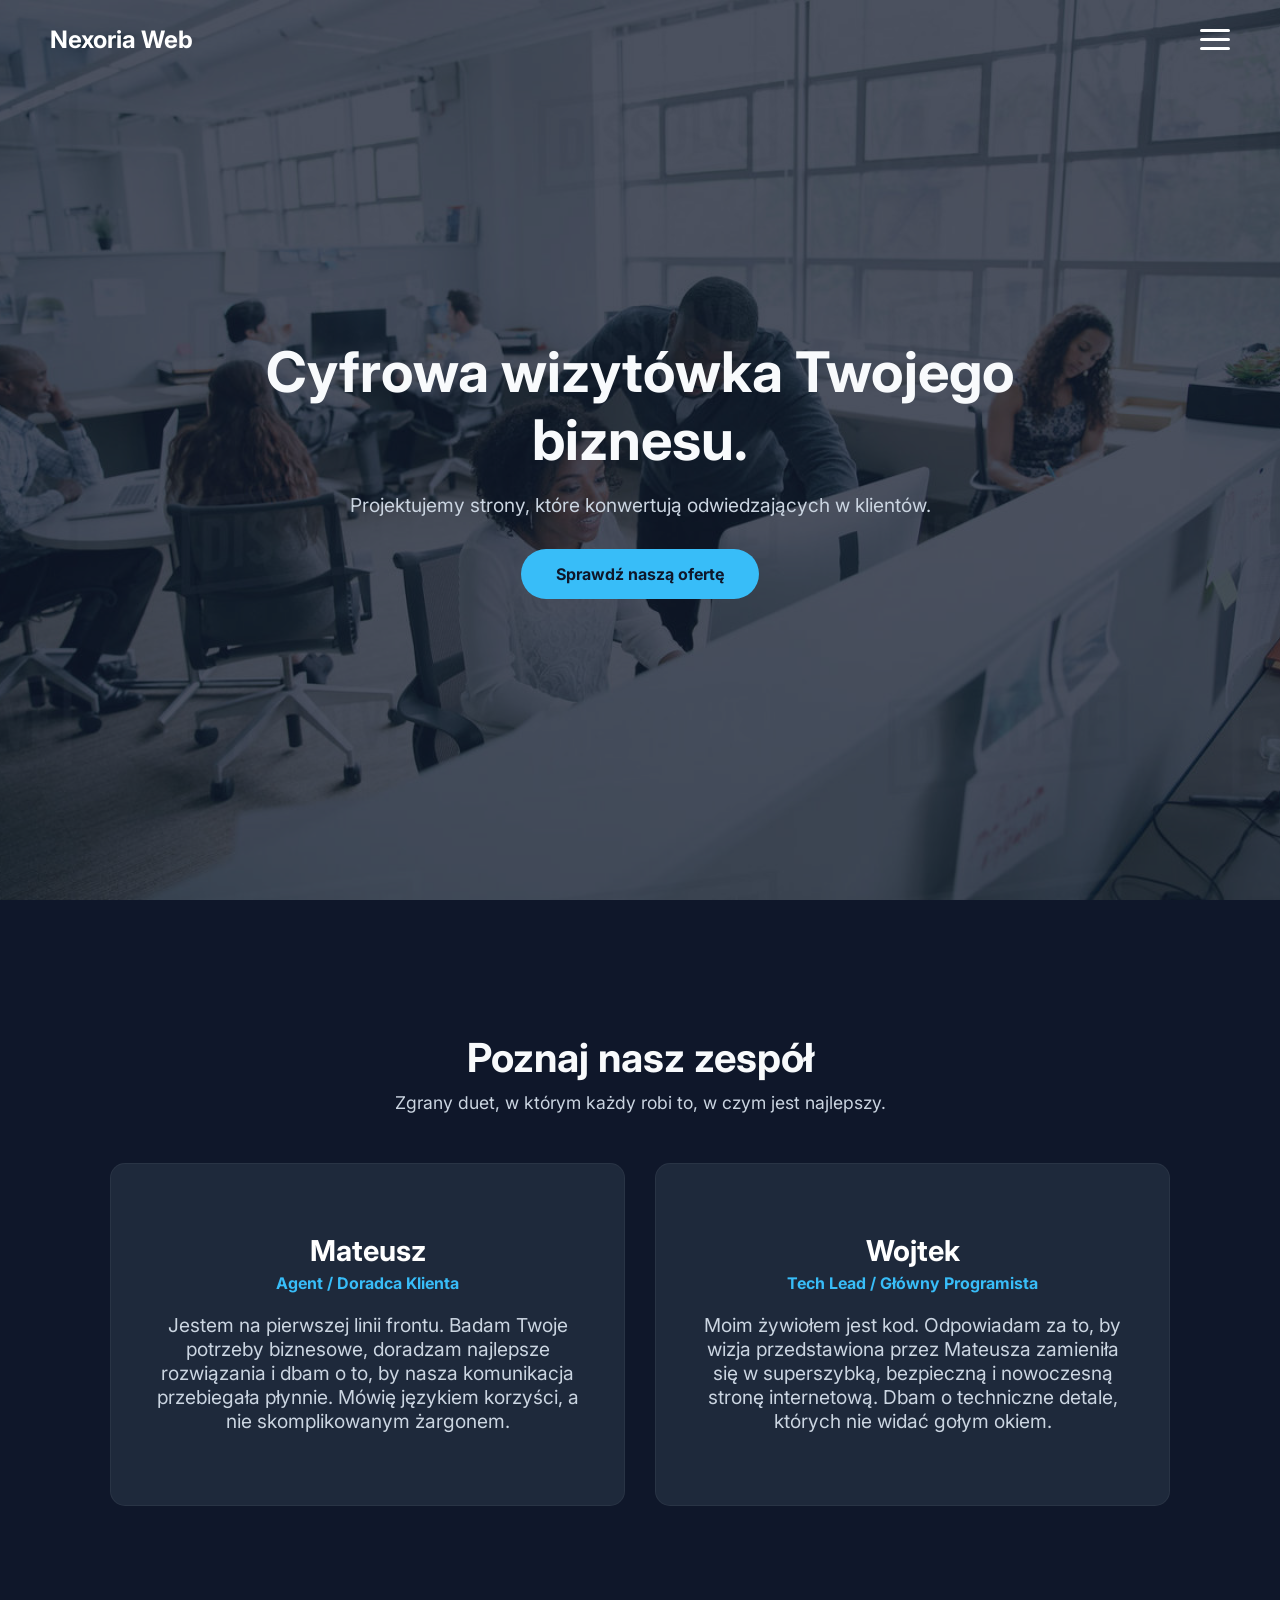
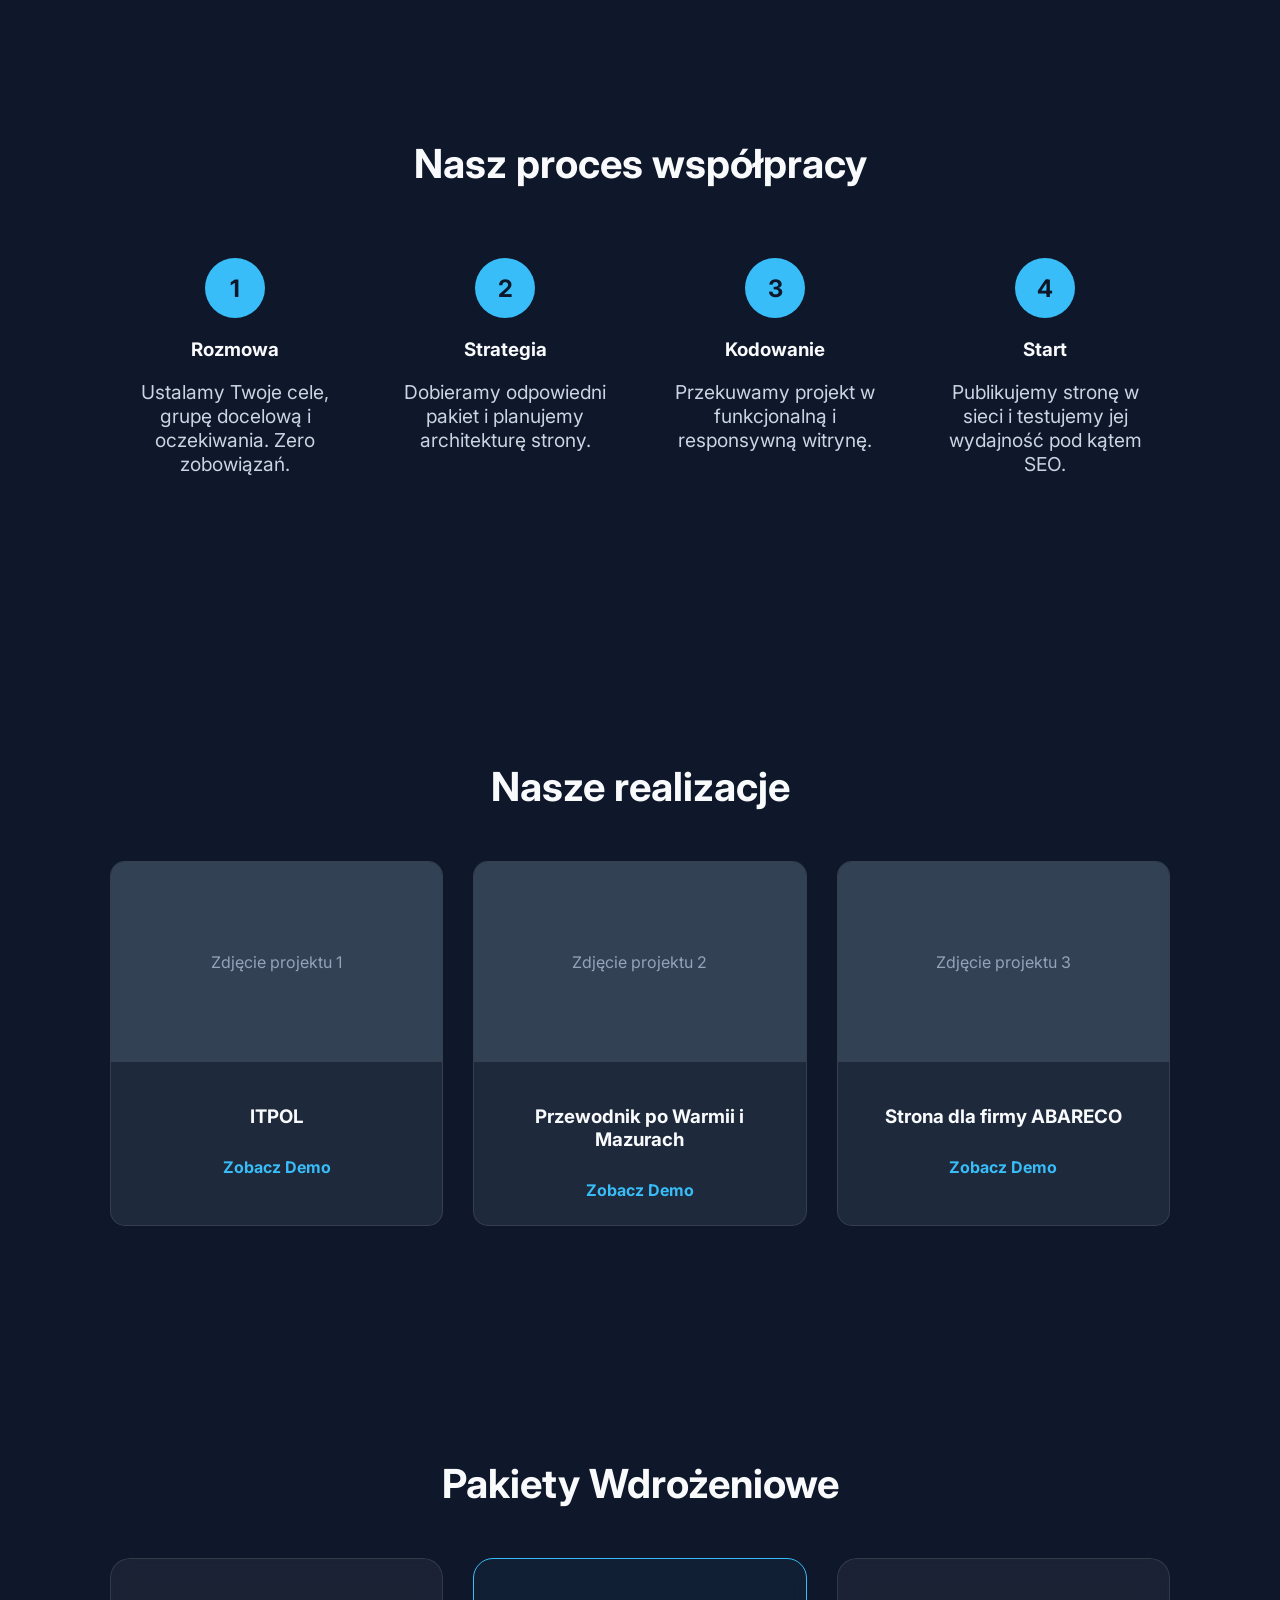
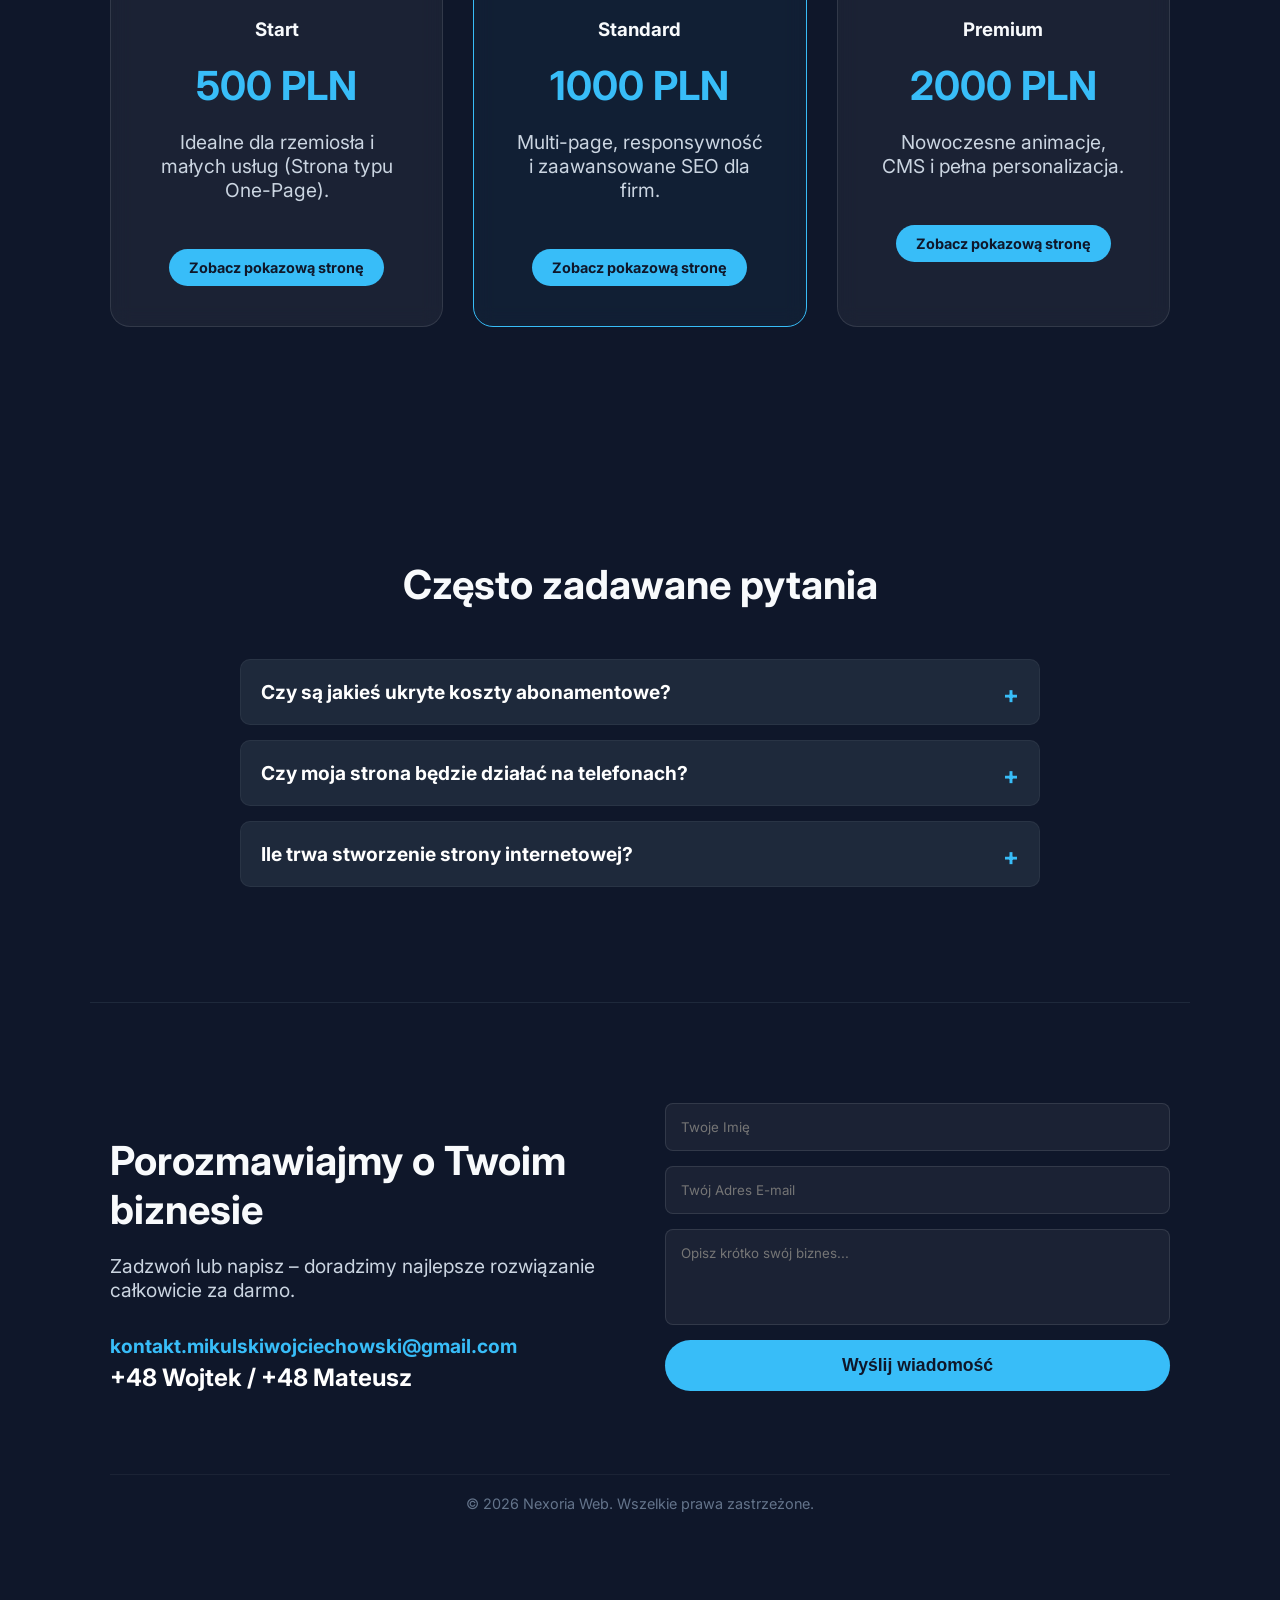
==== commit 0f2f0119: "Add files via upload" ====
--- a/index.html
+++ b/index.html
@@ -3,127 +3,174 @@
 <head>
     <meta charset="UTF-8">
     <meta name="viewport" content="width=device-width, initial-scale=1.0">
-    <title>Warmia i Mazury</title>
+    <link href="https://fonts.googleapis.com/css2?family=Inter:wght@300;400;700&display=swap" rel="stylesheet">
     <link rel="stylesheet" href="style.css">
-    <link rel="shortcut icon" href="img/assets/herb.png" type="image/x-icon">
-    <link rel="stylesheet" href="https://fonts.googleapis.com/css2?family=Material+Symbols+Outlined:opsz,wght,FILL,GRAD@20..48,100..700,0..1,-50..200" />
-    <link rel="preconnect" href="https://fonts.googleapis.com">
-    <link rel="preconnect" href="https://fonts.gstatic.com" crossorigin>
-    <link href="https://fonts.googleapis.com/css2?family=Poppins:ital,wght@0,100;0,200;0,300;0,400;0,500;0,600;0,700;0,800;0,900;1,100;1,200;1,300;1,400;1,500;1,600;1,700;1,800;1,900&display=swap" rel="stylesheet">
-    <script src="menu.js"></script>
+    <title>Nexoria Web | Profesjonalne Strony WWW</title>
+    <meta name="description" content="Nexoria Web tworzy nowoczesne, responsywne i skuteczne strony internetowe dla firm. Zwiększ widoczność swojej marki dzięki profesjonalnej stronie WWW.">
 </head>
 <body>
-    <div class="full-site-wrapper">
+    <nav id="navbar">
+        <a href="#header" class="logo">Nexoria Web</a>
         
-        <nav>
-            <img  class="nav-logo" src="img/assets/logo.png" alt="">
-            <div data-type="hidden" class="nav-wrapper">
-            
+        <div class="hamburger" id="hamburger">
+            <span></span>
+            <span></span>
+            <span></span>
+        </div>
+
+        <menu id="nav-menu">
             <ul>
-                <li><a data-type="inactive" href="index.html"><span class="material-symbols-outlined">home</span><p>Główna</p></a></li>
-                <li><a data-type="inactive" href="#"><span class="material-symbols-outlined">directions_bus</span><p>Komunikacja</p></a></li>
-                <li><a data-type="inactive" href="#"><span class="material-symbols-outlined">forest</span><p>Krajobrazy</p></a></li>
-                <li><a data-type="inactive" href="#"><span class="material-symbols-outlined">contacts_product</span><p>Kontakt</p></a></li>
-                </ul>
+                <li><a href="#header" class="nav-link">Start</a></li>
+                <li><a href="#o-nas" class="nav-link">O nas</a></li>
+                <li><a href="#proces" class="nav-link">Proces</a></li>
+                <li><a href="#realizacje" class="nav-link">Realizacje</a></li>
+                <li><a href="#cennik" class="nav-link">Oferta</a></li>
+                <li><a href="#kontakt" class="nav-link">Kontakt</a></li>
+            </ul>
+        </menu>
+    </nav>
+
+    <header id="header">
+        <div class="tint"></div>
+        <div class="header-content fade-in">
+            <h1>Cyfrowa wizytówka Twojego biznesu.</h1>
+            <p>Projektujemy strony, które konwertują odwiedzających w klientów.</p>
+            <a href="#cennik" class="cta-button">Sprawdź naszą ofertę</a>
         </div>
-        <img class="herb" src="img/assets/herb.png" alt="Herb Warmińsko Mazurski">
-        <button onclick="menu()" class="menu-button"><span class="material-symbols-outlined" id="menu_icon">menu</span></button>
-        </nav>
-        <header>
-            <div class="header-titles">
-            <h1>WARMIA I MAZURY</h1>
-            <h2>Najlepsze lasy i jeziora</h2>
+    </header>
+
+    <section id="o-nas" class="section">
+        <h2 class="fade-in">Poznaj nasz zespół</h2>
+        <p class="section-subtitle fade-in">Zgrany duet, w którym każdy robi to, w czym jest najlepszy.</p>
+        <div class="team-grid">
+            <div class="team-card fade-in">
+                <h3>Mateusz</h3>
+                <span class="role">Agent / Doradca Klienta</span>
+                <p>Jestem na pierwszej linii frontu. Badam Twoje potrzeby biznesowe, doradzam najlepsze rozwiązania i dbam o to, by nasza komunikacja przebiegała płynnie. Mówię językiem korzyści, a nie skomplikowanym żargonem.</p>
             </div>
-                <ul class="header-shortcuts">
-                    <a href="#"><li>Miasta</li></a>
-                    <a href="#"><li>Wycieczki</li></a>
-                    <a href="#"><li>Hotele</li></a>
-                    <a href="#"><li>Restauracje</li></a>
-                </ul>
-        </header>
-        <main>
-    <div class="atraction-wrapper">
-        <div class="atarctions-box">
-                <button class="navigate_before" onclick="atraction_scroll_left()"><span class="material-symbols-outlined">navigate_before</span></button>
-                <div class="atractions-details-wrapper" id="attraction_Wrapper">
-
-                <div id="attraction0" class="atractions-details">
-                    <img src="img/events/2.jpg" alt="">
-                    <h1>Roma Music and Dance Concert</h1>
-                    <p>To coroczne wydarzenie, jest prawdziwym świętem kultury i muzyki romskiej. Koncert przyciąga zarówno lokalnych mieszkańców, jak i turystów z całego kraju, którzy przyjeżdżają, aby doświadczyć unikalnej atmosfery i cieszyć się autentycznymi występami muzycznymi i tanecznymi.</p>
-                    <a href="#" class="check-atraction">ZOBACZ</a>
-                </div>
-                <div id="attraction1" class="atractions-details">
-                    <img src="img/events/3.jpg" alt="">
-                    <h1>Mrągowo Country Picnic</h1>
-                    <p>Festiwal przyciąga miłośników muzyki country, westernów i Dzikiego Zachodu z całego świata. Wydarzenie to jest znane z swojej przyjaznej atmosfery, różnorodności muzycznej i licznych atrakcji, takich jak pokazy rodeo, konkursy strzeleckie i jazda konna.</p>
-                    <a href="#" class="check-atraction">ZOBACZ</a>
-                </div>
-                <div id="attraction2" class="atractions-details">
-                    <img src="img/events/4.jpg" alt="">
-                    <h1>Ostróda Reggae Festival</h1>
-                    <p>To jest jedno z najważniejszych wydarzeń muzycznych na Warmii i Mazurach, które odbyło się w sierpniu 2024 roku.Festiwal przyciąga miłośników muzyki reggae z całego świata, oferując im możliwość zobaczenia na żywo niektórych z największych gwiazd gatunku.\nOprócz koncertów, festiwal oferuje również warsztaty muzyczne, dyskusje panelowe i szereg innych atrakcji.</p>
-                    <a href="#" class="check-atraction">ZOBACZ</a>
-                </div>
-                </div>
-                <button class="navigate_next" onclick="atraction_scroll_right()"><span class="material-symbols-outlined">navigate_next</span></button>
+            <div class="team-card fade-in" style="transition-delay: 0.2s;">
+                <h3>Wojtek</h3>
+                <span class="role">Tech Lead / Główny Programista</span>
+                <p>Moim żywiołem jest kod. Odpowiadam za to, by wizja przedstawiona przez Mateusza zamieniła się w superszybką, bezpieczną i nowoczesną stronę internetową. Dbam o techniczne detale, których nie widać gołym okiem.</p>
             </div>
         </div>
-        <div class="description-city">
-                <h2>O Warmii i Mazurach</h2>
-                <div class="desc-separator"><hr></div>
-                <p>Warmia i Mazury to malowniczy region w północno-wschodniej Polsce. Jest tam bardzo dużo jezior, a największe z nich to Mamry, Śniardwy, Niegocin, Orzysz, Jagodne i Tałty. Warmia i Mazury są położone w północno-wschodniej części kraju, a województwo liczy ponad 1,42 miliona mieszkańców. Powierzchnia tego województwa wynosi 24 173 km². Siedzibą wojewody tego województwa jest miasto Olsztyn. To piękna kraina, często odwiedzana przez turystów, którzy cenią sobie ciszę i spokój</p>
-                </div>
-        <div class="cities-main-grid">
-            <h1>Największe miasta</h1>
-            <div class="cities-top">
+    </section>
 
-                <a href="#">
-                <div class="grid-city" style="background-image:linear-gradient(rgba(0,0,0,0.3), rgba(0,0,0,0.3)),url('img/assets/cities/1.jpg');">
-                <h1>OLSZTYN</h1>
-                <span class="grid-city-vintage"></span>
-                </div>
-                </a>
-
-                <a href="#">
-                <div class="grid-city" style="background-image:linear-gradient(rgba(0,0,0,0.3), rgba(0,0,0,0.3)),url('img/assets/cities/2.jpg');">
-                <span class="grid-city-vintage"></span>    
-                <h1>ELBLĄG</h1>
-                </div>
-                </a>
-
+    <section id="proces" class="section process-bg">
+        <h2 class="fade-in">Nasz proces współpracy</h2>
+        <div class="process-grid">
+            <div class="process-step fade-in">
+                <div class="step-number">1</div>
+                <h3>Rozmowa</h3>
+                <p>Ustalamy Twoje cele, grupę docelową i oczekiwania. Zero zobowiązań.</p>
             </div>
-            <div class="cities-bottom">
-
-                <a href="#">
-                <div class="grid-city" style="background-image:linear-gradient(rgba(0,0,0,0.3), rgba(0,0,0,0.3)),url('img/assets/cities/3.jpg');">
-                    <span class="grid-city-vintage"></span>    
-                    <h1>EŁK</h1>
-                </div>
-                </a>
-
-                <a href="#">
-                <div class="grid-city" style="background-image:linear-gradient(rgba(0,0,0,0.3), rgba(0,0,0,0.3)),url('img/assets/cities/4.jpg');">
-                    <span class="grid-city-vintage"></span>
-                    <h1>IŁAWA</h1>
-                </div>
-                </a>
-
-                <a href="#">
-                <div class="grid-city" style="background-image:linear-gradient(rgba(0,0,0,0.3), rgba(0,0,0,0.3)),url('img/assets/cities/5.jpg');">
-                    <span class="grid-city-vintage"></span>
-                    <h1>OSTRÓDA</h1>
-                </div>
-                </a>
+            <div class="process-step fade-in" style="transition-delay: 0.2s;">
+                <div class="step-number">2</div>
+                <h3>Strategia</h3>
+                <p>Dobieramy odpowiedni pakiet i planujemy architekturę strony.</p>
+            </div>
+            <div class="process-step fade-in" style="transition-delay: 0.4s;">
+                <div class="step-number">3</div>
+                <h3>Kodowanie</h3>
+                <p>Przekuwamy projekt w funkcjonalną i responsywną witrynę.</p>
+            </div>
+            <div class="process-step fade-in" style="transition-delay: 0.6s;">
+                <div class="step-number">4</div>
+                <h3>Start</h3>
+                <p>Publikujemy stronę w sieci i testujemy jej wydajność pod kątem SEO.</p>
             </div>
         </div>
-        </main>
-    </div>
-</main>
-<script src="scroll.js"></script>
-    </div>
-    <footer>
-&copy 2023 H.O.W.M
+    </section>
+
+    <section id="realizacje" class="section">
+        <h2 class="fade-in">Nasze realizacje</h2>
+        <div class="portfolio-grid">
+            <div class="portfolio-card fade-in">
+                <div class="img-placeholder">Zdjęcie projektu 1</div>
+                <div class="portfolio-info">
+                    <h3>ITPOL</h3>
+                    <a href="demo_itpol/index.html" target="_blank" class="demo-link">Zobacz Demo</a>
+                </div>
+            </div>
+            <div class="portfolio-card fade-in" style="transition-delay: 0.2s;">
+                <div class="img-placeholder">Zdjęcie projektu 2</div>
+                <div class="portfolio-info">
+                    <h3>Przewodnik po Warmii i Mazurach</h3>
+                    <a href="demo_mazury/index.html" target="_blank" class="demo-link">Zobacz Demo</a>
+                </div>
+            </div>
+            <div class="portfolio-card fade-in" style="transition-delay: 0.4s;">
+                <div class="img-placeholder">Zdjęcie projektu 3</div>
+                <div class="portfolio-info">
+                    <h3>Strona dla firmy ABARECO</h3>
+                    <a href="demo_abareco/index.html" target="_blank" class="demo-link">Zobacz Demo</a>
+                </div>
+            </div>
+        </div>
+    </section>
+
+    <section id="cennik" class="section">
+        <h2 class="fade-in">Pakiety Wdrożeniowe</h2>
+        <div class="price-grid">
+            <div class="price-card fade-in">
+                <h3>Start</h3>
+                <span class="price">500 PLN</span>
+                <p>Idealne dla rzemiosła i małych usług (Strona typu One-Page).</p>
+                <a href="pakiet-start.html" target="_blank" class="cta-button" style="padding: 10px 20px; font-size: 0.9rem; margin-top: 15px;">Zobacz pokazową stronę</a>
+            </div>
+            <div class="price-card active fade-in" style="transition-delay: 0.2s;">
+                <h3>Standard</h3>
+                <span class="price">1000 PLN</span>
+                <p>Multi-page, responsywność i zaawansowane SEO dla firm.</p>
+                <a href="pakiet-standard.html" target="_blank" class="cta-button" style="padding: 10px 20px; font-size: 0.9rem; margin-top: 15px;">Zobacz pokazową stronę</a>
+            </div>
+            <div class="price-card fade-in" style="transition-delay: 0.4s;">
+                <h3>Premium</h3>
+                <span class="price">2000 PLN</span>
+                <p>Nowoczesne animacje, CMS i pełna personalizacja.</p>
+                <a href="pakiet-premium.html" target="_blank" class="cta-button" style="padding: 10px 20px; font-size: 0.9rem; margin-top: 15px;">Zobacz pokazową stronę</a>
+            </div>
+        </div>
+    </section>
+
+    <section id="faq" class="section">
+        <h2 class="fade-in">Często zadawane pytania</h2>
+        <div class="faq-container fade-in">
+            <details>
+                <summary>Czy są jakieś ukryte koszty abonamentowe?</summary>
+                <p>Nie. Płacisz nam raz za wykonanie projektu. Jedyne koszty stałe to coroczne odnowienie Twojej własnej domeny oraz hostingu (zazwyczaj to kwoty rzędu 100-200 zł rocznie, które opłacasz u dostawcy).</p>
+            </details>
+            <details>
+                <summary>Czy moja strona będzie działać na telefonach?</summary>
+                <p>Tak, w dzisiejszych czasach to absolutny standard. Każda nasza strona jest w 100% responsywna i wygląda świetnie zarówno na smartfonach, jak i na dużych monitorach.</p>
+            </details>
+            <details>
+                <summary>Ile trwa stworzenie strony internetowej?</summary>
+                <p>Zazwyczaj proces od pierwszego kontaktu do uruchomienia strony w sieci zamykamy w przedziale od 7 do 14 dni, w zależności od tego, jak szybko dostarczysz nam materiały tekstowe i zdjęcia.</p>
+            </details>
+        </div>
+    </section>
+
+    <footer id="kontakt" class="section fade-in">
+        <div class="footer-grid">
+            <div class="contact-info">
+                <h2>Porozmawiajmy o Twoim biznesie</h2>
+                <p>Zadzwoń lub napisz – doradzimy najlepsze rozwiązanie całkowicie za darmo.</p>
+                <strong>kontakt.mikulskiwojciechowski@gmail.com</strong>
+                <p class="phone">+48 Wojtek / +48 Mateusz</p>
+            </div>
+            <div class="contact-form">
+                <form action="https://formspree.io/f/mlgypado" method="POST">
+                    <input type="text" name="name" placeholder="Twoje Imię" required>
+                    <input type="email" name="email" placeholder="Twój Adres E-mail" required>
+                    <textarea name="message" rows="4" placeholder="Opisz krótko swój biznes..." required></textarea>
+                    <button type="submit" class="cta-button form-btn">Wyślij wiadomość</button>
+                </form>
+            </div>
+        </div>
+        <p class="copyright">&copy; 2026 Nexoria Web. Wszelkie prawa zastrzeżone.</p>
     </footer>
+
+    <script src="script.js"></script>
 </body>
 </html>
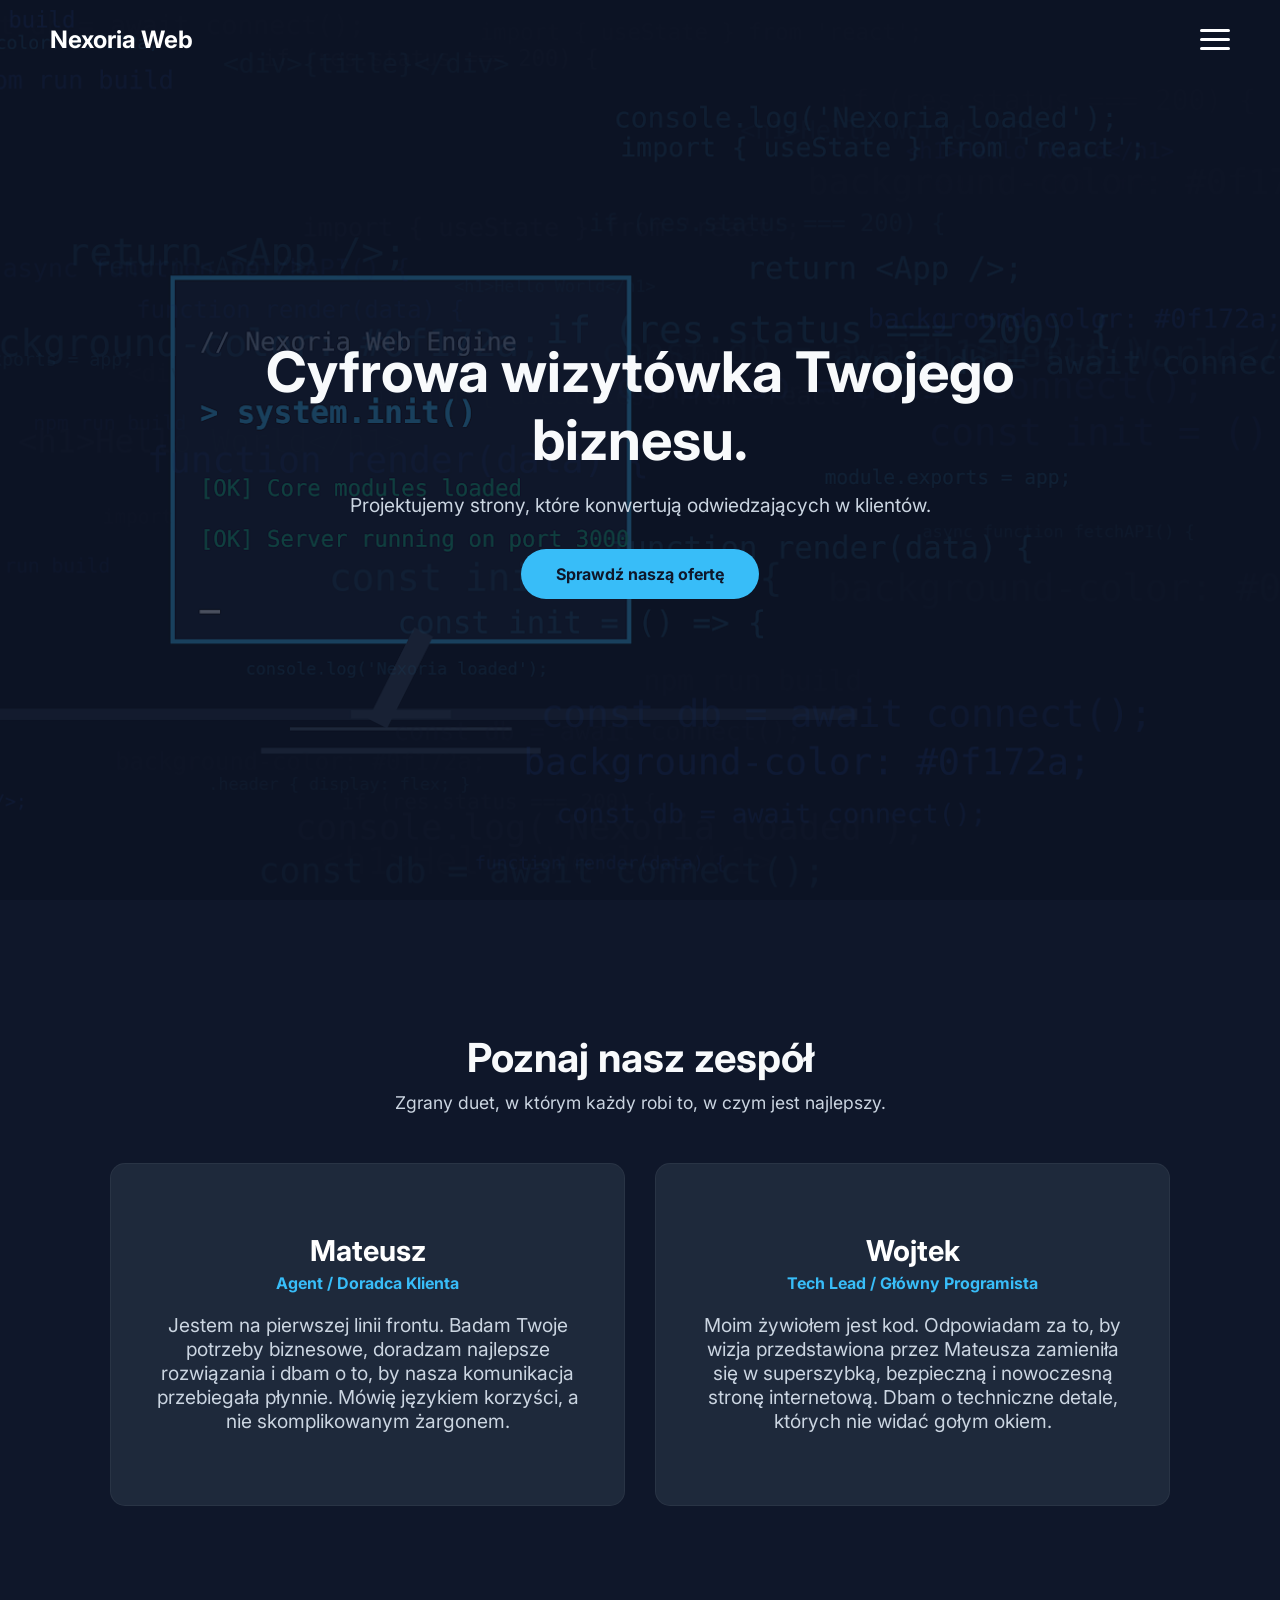
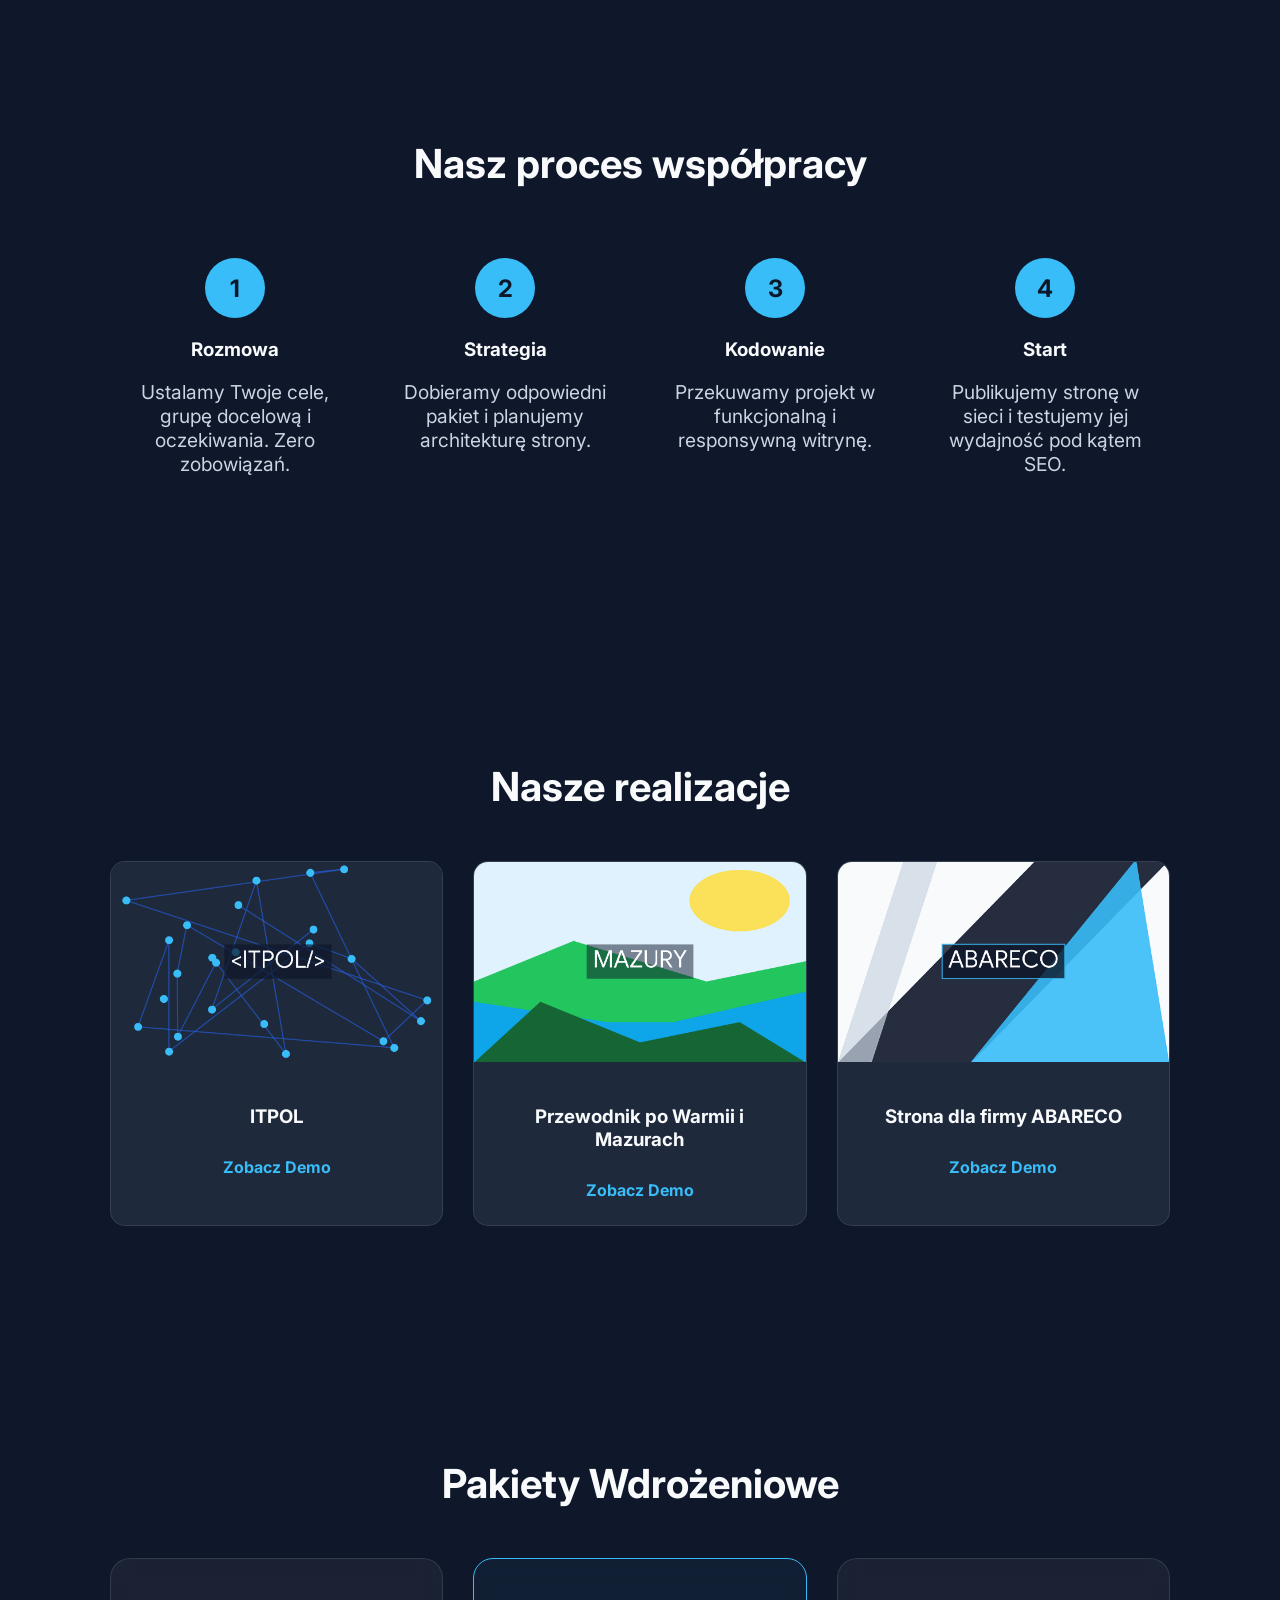
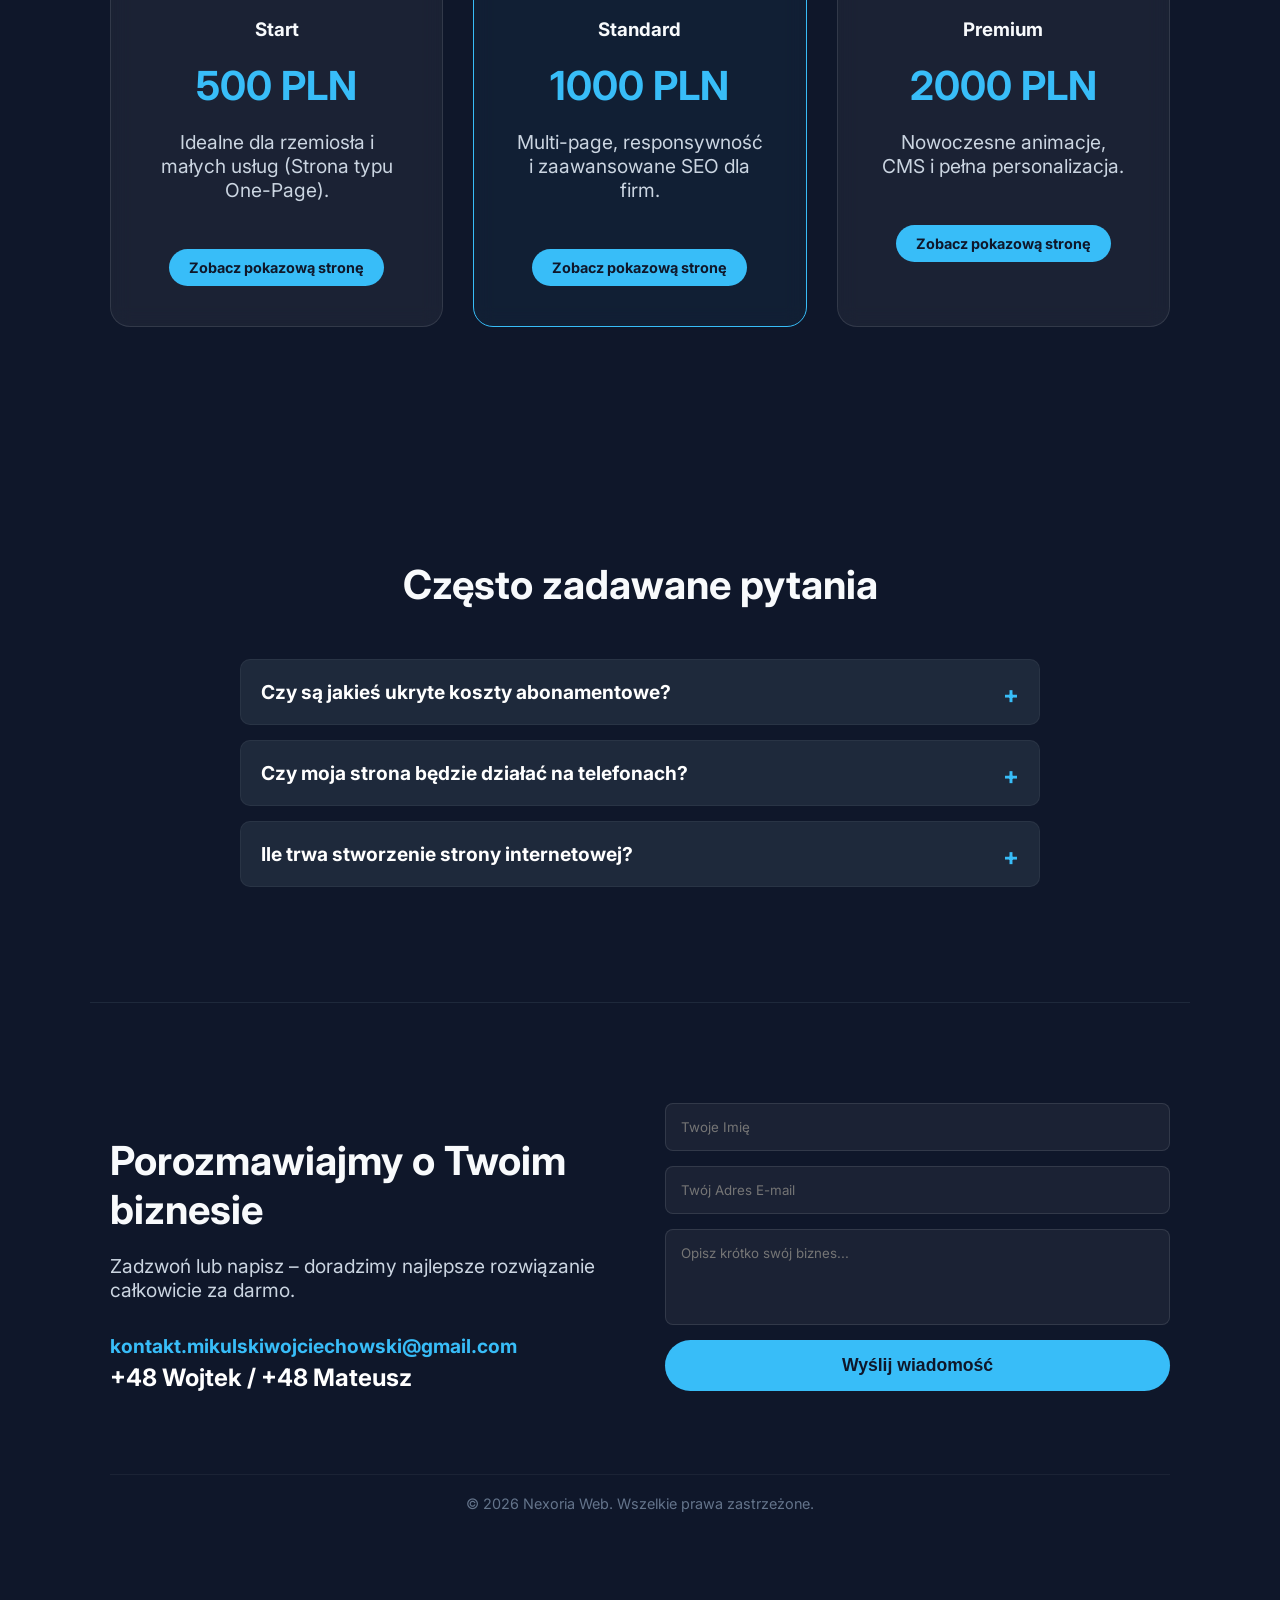
==== commit d6120b26: "Add files via upload" ====
--- a/index.html
+++ b/index.html
@@ -4,7 +4,7 @@
     <meta charset="UTF-8">
     <meta name="viewport" content="width=device-width, initial-scale=1.0">
     <link href="https://fonts.googleapis.com/css2?family=Inter:wght@300;400;700&display=swap" rel="stylesheet">
-    <link rel="stylesheet" href="style.css">
+    <link rel="stylesheet" href="style.css?v=0.2">
     <title>Nexoria Web | Profesjonalne Strony WWW</title>
     <meta name="description" content="Nexoria Web tworzy nowoczesne, responsywne i skuteczne strony internetowe dla firm. Zwiększ widoczność swojej marki dzięki profesjonalnej stronie WWW.">
 </head>
@@ -86,21 +86,21 @@
         <h2 class="fade-in">Nasze realizacje</h2>
         <div class="portfolio-grid">
             <div class="portfolio-card fade-in">
-                <div class="img-placeholder">Zdjęcie projektu 1</div>
+                <div class="img-placeholder"><img src="projekty/itpol.png" alt="ITPOL"></div>
                 <div class="portfolio-info">
                     <h3>ITPOL</h3>
                     <a href="demo_itpol/index.html" target="_blank" class="demo-link">Zobacz Demo</a>
                 </div>
             </div>
             <div class="portfolio-card fade-in" style="transition-delay: 0.2s;">
-                <div class="img-placeholder">Zdjęcie projektu 2</div>
+                <div class="img-placeholder"><img src="projekty/mazury.png" alt="Przewodnik po Warmii i Mazurach"></div>
                 <div class="portfolio-info">
                     <h3>Przewodnik po Warmii i Mazurach</h3>
                     <a href="demo_mazury/index.html" target="_blank" class="demo-link">Zobacz Demo</a>
                 </div>
             </div>
             <div class="portfolio-card fade-in" style="transition-delay: 0.4s;">
-                <div class="img-placeholder">Zdjęcie projektu 3</div>
+                <div class="img-placeholder"><img src="projekty/abareco.png" alt="Strona dla firmy ABARECO"></div>
                 <div class="portfolio-info">
                     <h3>Strona dla firmy ABARECO</h3>
                     <a href="demo_abareco/index.html" target="_blank" class="demo-link">Zobacz Demo</a>
--- a/style.css
+++ b/style.css
@@ -87,7 +87,7 @@
 header {
     position: relative; display: flex; align-items: center; justify-content: center;
     height: 100vh; text-align: center;
-    background-image: url('placeholder_header.jpg');
+    background-image: url('placeholder_header.png');
     background-size: cover; background-position: center; background-attachment: fixed;
 }
 .tint { position: absolute; inset: 0; background: rgba(15, 23, 42, 0.75); }
@@ -123,6 +123,7 @@
 .portfolio-card { background: var(--bg-secondary); border-radius: 15px; overflow: hidden; border: 1px solid rgba(255, 255, 255, 0.1); transition: 0.3s; }
 .portfolio-card:hover { transform: translateY(-10px); box-shadow: 0 10px 30px rgba(0,0,0,0.3); }
 .img-placeholder { height: 200px; background: #334155; display: flex; align-items: center; justify-content: center; color: #94a3b8; }
+.img-placeholder img { width: 100%; height: 100%; object-fit: cover; }
 .portfolio-info { padding: 25px; text-align: center; }
 .demo-link { display: inline-block; margin-top: 10px; color: var(--accent); text-decoration: none; font-weight: bold; }
 
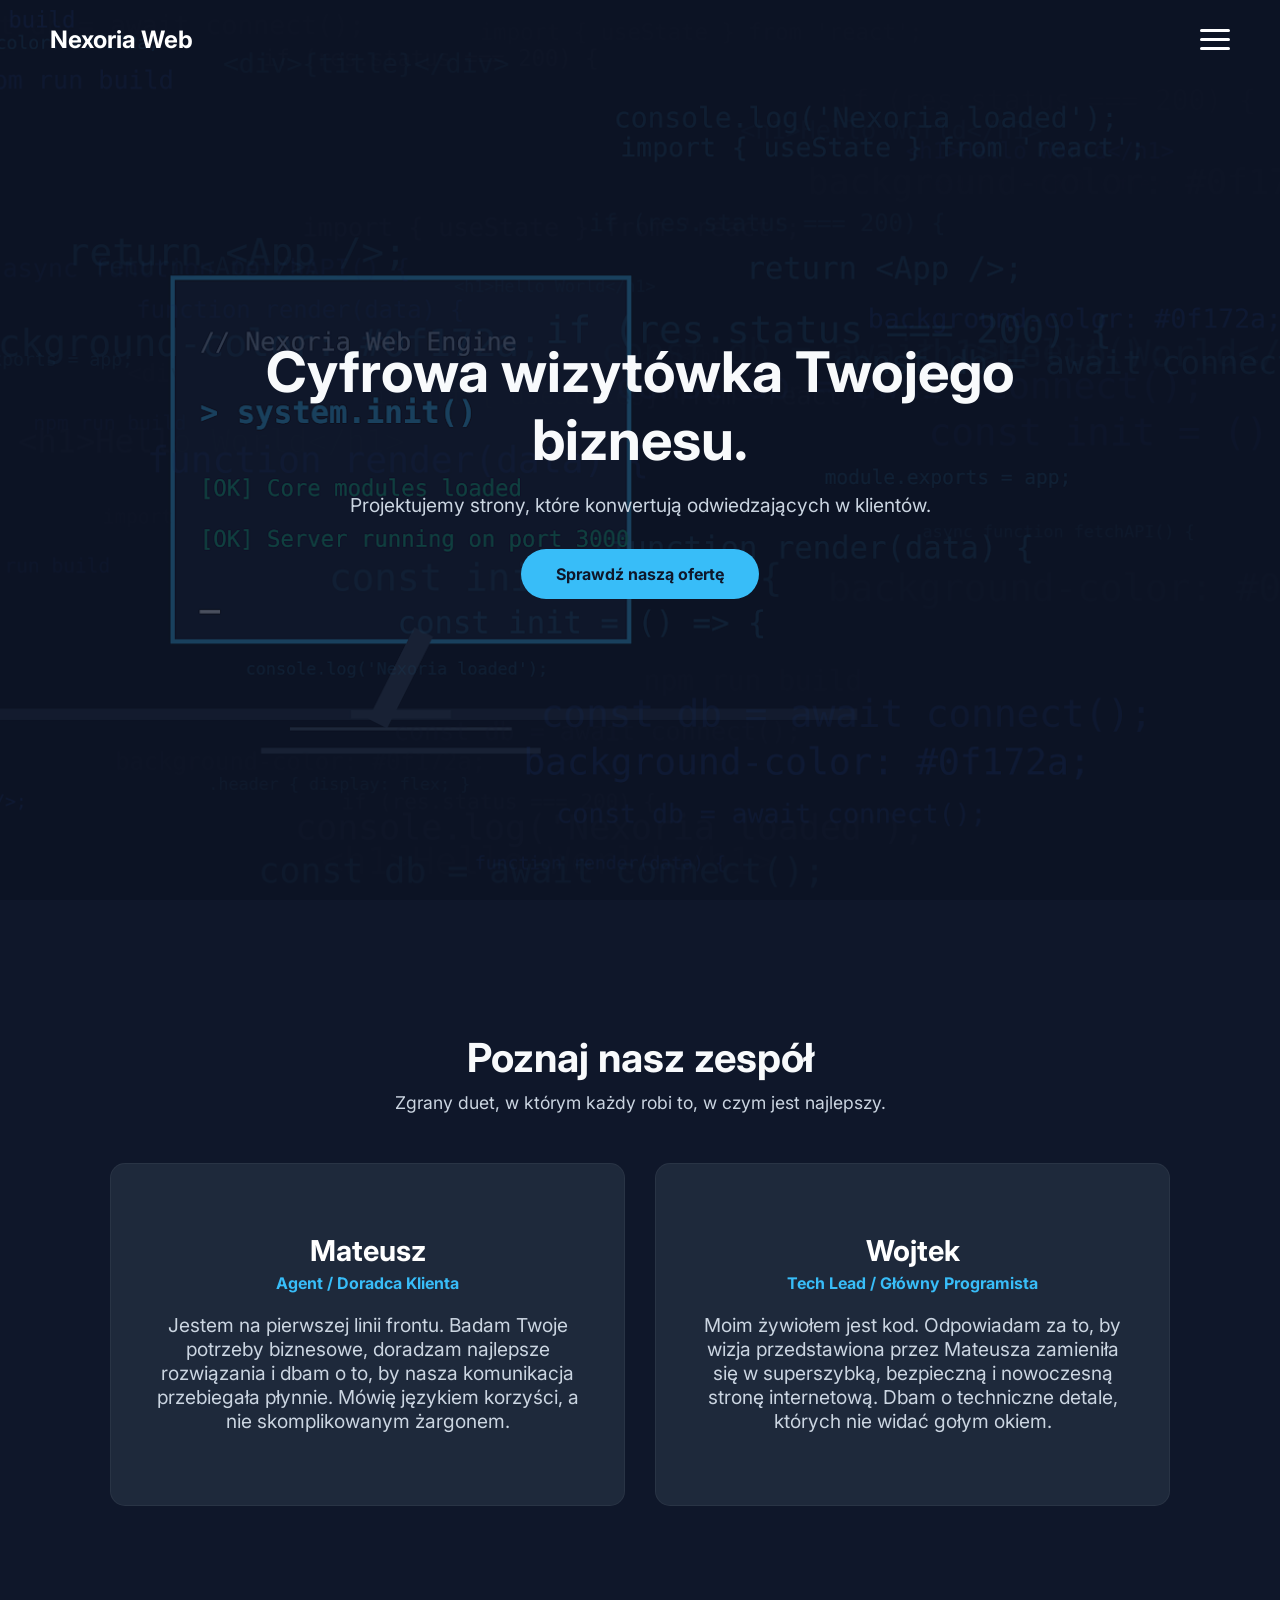
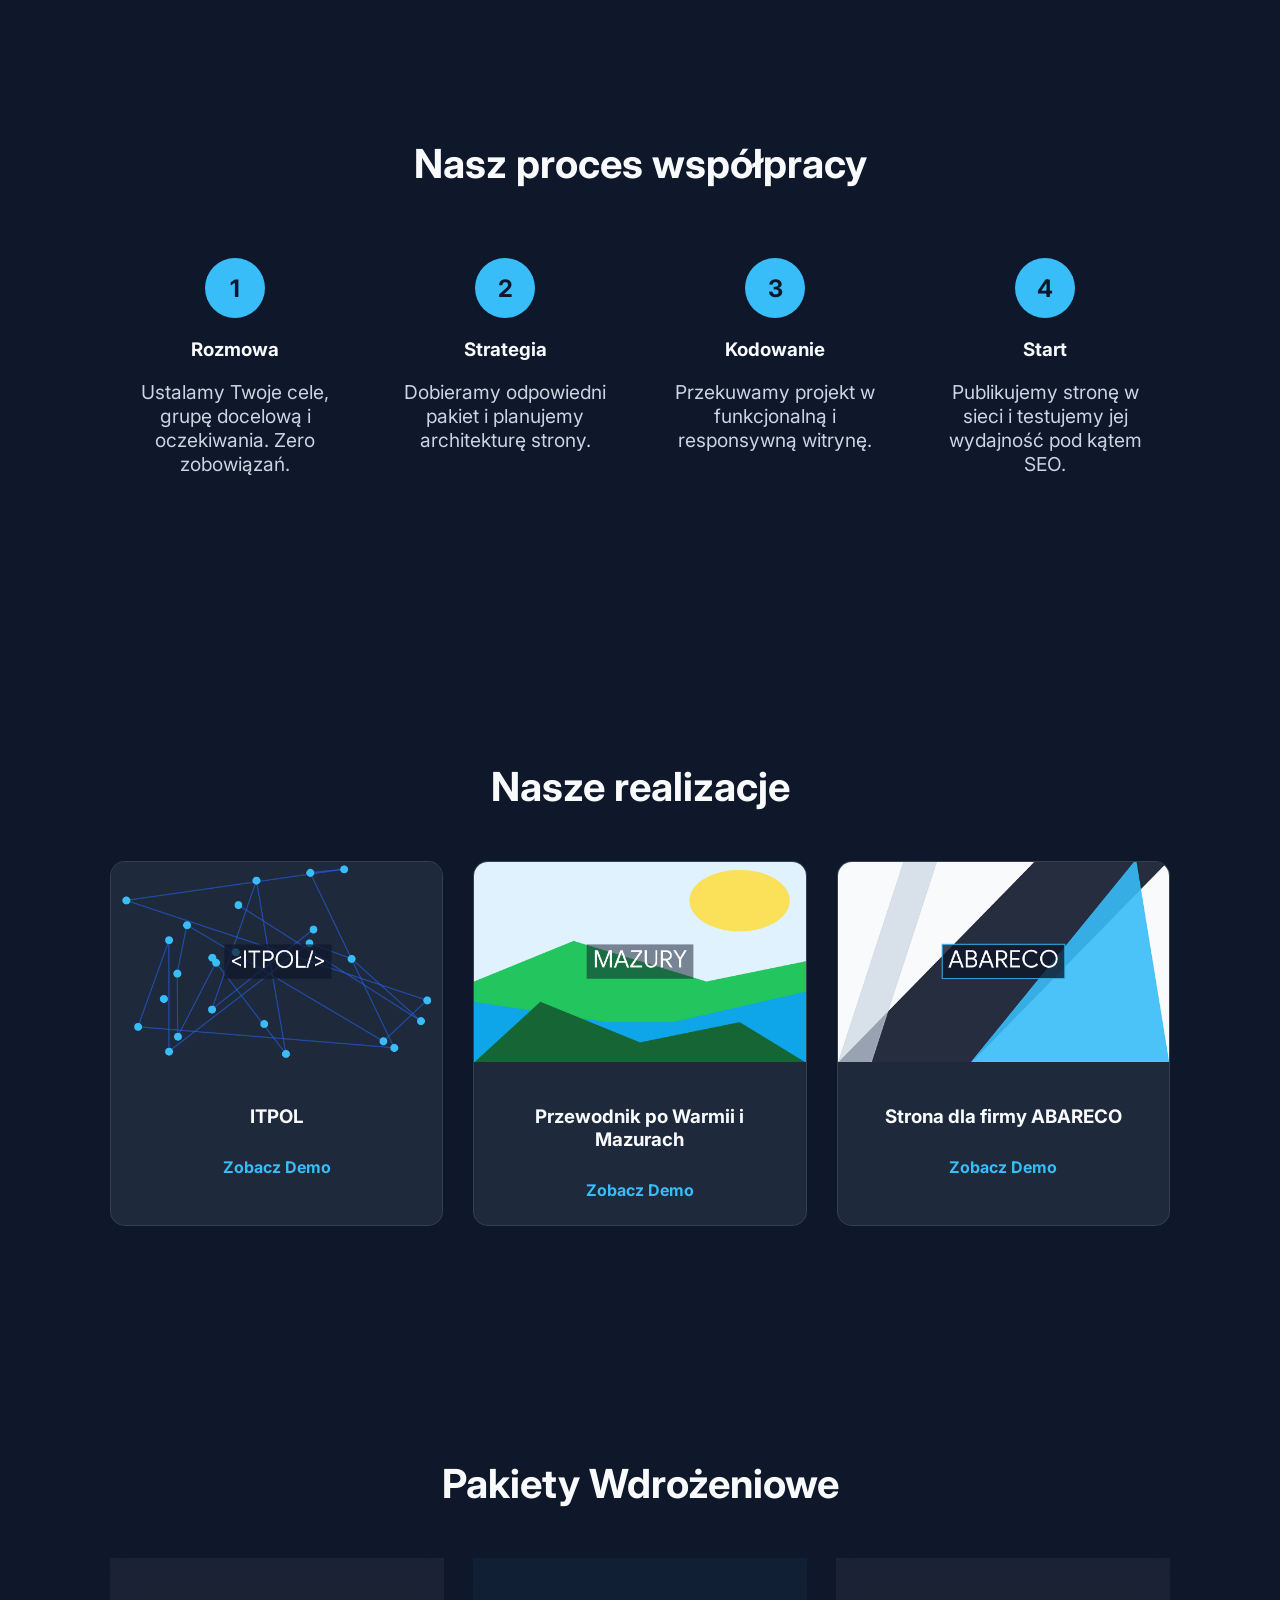
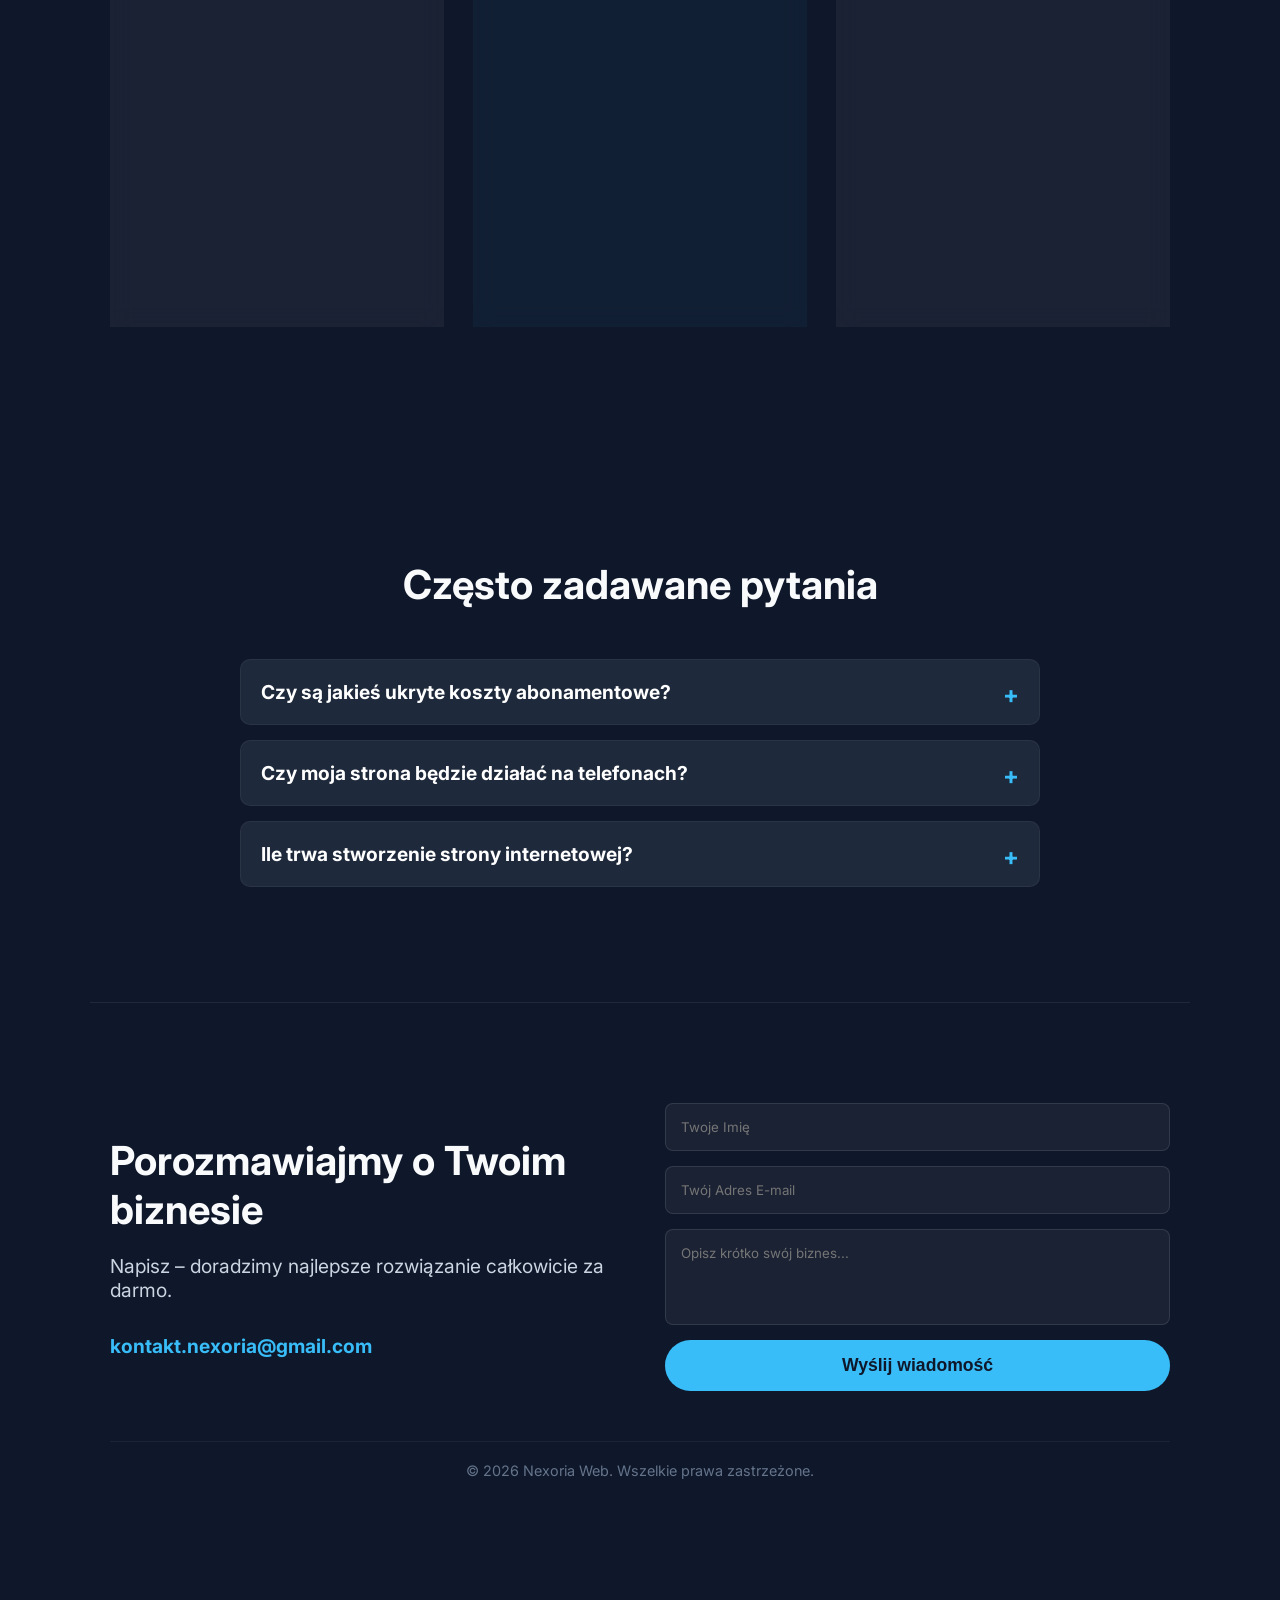
==== commit 4a24a03d: "Add files via upload" ====
--- a/index.html
+++ b/index.html
@@ -155,9 +155,8 @@
         <div class="footer-grid">
             <div class="contact-info">
                 <h2>Porozmawiajmy o Twoim biznesie</h2>
-                <p>Zadzwoń lub napisz – doradzimy najlepsze rozwiązanie całkowicie za darmo.</p>
-                <strong>kontakt.mikulskiwojciechowski@gmail.com</strong>
-                <p class="phone">+48 Wojtek / +48 Mateusz</p>
+                <p>Napisz – doradzimy najlepsze rozwiązanie całkowicie za darmo.</p>
+                <strong><a href="mailto:kontakt.nexoria@gmail.com">kontakt.nexoria@gmail.com</a></strong>
             </div>
             <div class="contact-form">
                 <form action="https://formspree.io/f/mlgypado" method="POST">
--- a/style.css
+++ b/style.css
@@ -3,6 +3,7 @@
 * {
     box-sizing: border-box;
 }
+
 html {
     scroll-behavior: smooth;
     scroll-padding-top: 80px;
@@ -30,10 +31,10 @@
     margin: 0 auto;
 }
 
-.section h2 { 
-    text-align: center; 
-    font-size: 2.5rem; 
-    margin-bottom: 50px; 
+.section h2 {
+    text-align: center;
+    font-size: 2.5rem;
+    margin-bottom: 50px;
 }
 
 .section-subtitle {
@@ -47,56 +48,151 @@
 /* NAVBAR & MENU (Bez zmian) */
 #navbar {
     position: fixed;
-    top: 0; left: 0; width: 100%;
-    display: flex; justify-content: space-between; align-items: center;
-    padding: 25px 50px; box-sizing: border-box;
-    z-index: 1000; transition: background 0.4s, padding 0.4s;
-}
+    top: 0;
+    left: 0;
+    width: 100%;
+    display: flex;
+    justify-content: space-between;
+    align-items: center;
+    padding: 25px 50px;
+    box-sizing: border-box;
+    z-index: 1000;
+    transition: background 0.4s, padding 0.4s;
+}
+
 #navbar.scrolled {
     background: rgba(15, 23, 42, 0.95);
     padding: 15px 50px;
     box-shadow: 0 4px 15px rgba(0, 0, 0, 0.4);
     backdrop-filter: blur(10px);
 }
-.logo { 
-    font-size: 1.5rem; 
-    font-weight: 700; 
-    color: white; 
-    z-index: 1001; 
+
+.logo {
+    font-size: 1.5rem;
+    font-weight: 700;
+    color: white;
+    z-index: 1001;
     text-decoration: none;
 }
-.hamburger { display: flex; flex-direction: column; gap: 6px; cursor: pointer; z-index: 1001; }
-.hamburger span { display: block; width: 30px; height: 3px; background-color: white; border-radius: 3px; transition: 0.3s; }
-.hamburger.active span:nth-child(1) { transform: translateY(9px) rotate(45deg); }
-.hamburger.active span:nth-child(2) { opacity: 0; }
-.hamburger.active span:nth-child(3) { transform: translateY(-9px) rotate(-45deg); }
-
-menu { 
-    margin: 0; padding: 0; position: fixed; top: 0; right: -100%;
-    width: 300px; height: 100vh; background: rgba(15, 23, 42, 0.98);
-    backdrop-filter: blur(15px); display: flex; align-items: center; justify-content: center;
+
+.hamburger {
+    display: flex;
+    flex-direction: column;
+    gap: 6px;
+    cursor: pointer;
+    z-index: 1001;
+}
+
+.hamburger span {
+    display: block;
+    width: 30px;
+    height: 3px;
+    background-color: white;
+    border-radius: 3px;
+    transition: 0.3s;
+}
+
+.hamburger.active span:nth-child(1) {
+    transform: translateY(9px) rotate(45deg);
+}
+
+.hamburger.active span:nth-child(2) {
+    opacity: 0;
+}
+
+.hamburger.active span:nth-child(3) {
+    transform: translateY(-9px) rotate(-45deg);
+}
+
+menu {
+    margin: 0;
+    padding: 0;
+    position: fixed;
+    top: 0;
+    right: -100%;
+    width: 300px;
+    height: 100vh;
+    background: rgba(15, 23, 42, 0.98);
+    backdrop-filter: blur(15px);
+    display: flex;
+    align-items: center;
+    justify-content: center;
     transition: right 0.4s cubic-bezier(0.77, 0.2, 0.05, 1.0);
-    box-shadow: -5px 0 25px rgba(0,0,0,0.5);
-}
-menu.active { right: 0; }
-menu ul { display: flex; flex-direction: column; gap: 40px; list-style: none; margin: 0; padding: 0; text-align: center; }
-menu a { font-size: 1.5rem; font-weight: 600; letter-spacing: 2px; color: white; text-decoration: none; transition: 0.3s; }
-menu a:hover { color: var(--accent); }
+    box-shadow: -5px 0 25px rgba(0, 0, 0, 0.5);
+}
+
+menu.active {
+    right: 0;
+}
+
+menu ul {
+    display: flex;
+    flex-direction: column;
+    gap: 40px;
+    list-style: none;
+    margin: 0;
+    padding: 0;
+    text-align: center;
+}
+
+menu a {
+    font-size: 1.5rem;
+    font-weight: 600;
+    letter-spacing: 2px;
+    color: white;
+    text-decoration: none;
+    transition: 0.3s;
+}
+
+menu a:hover {
+    color: var(--accent);
+}
 
 /* HERO SEKCJA (Start) */
 header {
-    position: relative; display: flex; align-items: center; justify-content: center;
-    height: 100vh; text-align: center;
+    position: relative;
+    display: flex;
+    align-items: center;
+    justify-content: center;
+    height: 100vh;
+    text-align: center;
     background-image: url('placeholder_header.png');
-    background-size: cover; background-position: center; background-attachment: fixed;
-}
-.tint { position: absolute; inset: 0; background: rgba(15, 23, 42, 0.75); }
-.header-content { position: relative; z-index: 2; padding: 20px; max-width: 800px; }
-h1 { margin-bottom: 1rem; font-size: 3.5rem; }
-p { font-size: 1.2rem; color: #cbd5e1; margin-bottom: 2rem; }
+    background-size: cover;
+    background-position: center;
+    background-attachment: fixed;
+}
+
+.tint {
+    position: absolute;
+    inset: 0;
+    background: rgba(15, 23, 42, 0.75);
+}
+
+.header-content {
+    position: relative;
+    z-index: 2;
+    padding: 20px;
+    max-width: 800px;
+}
+
+h1 {
+    margin-bottom: 1rem;
+    font-size: 3.5rem;
+}
+
+p {
+    font-size: 1.2rem;
+    color: #cbd5e1;
+    margin-bottom: 2rem;
+}
 
 /* SEKCJA: O NAS */
-.team-grid { display: grid; grid-template-columns: repeat(auto-fit, minmax(300px, 1fr)); gap: 30px; }
+.team-grid {
+    display: grid;
+    grid-template-columns: repeat(auto-fit, minmax(300px, 1fr));
+    gap: 30px;
+}
+
 .team-card {
     background: var(--bg-secondary);
     padding: 40px;
@@ -104,40 +200,131 @@
     border: 1px solid rgba(255, 255, 255, 0.05);
     text-align: center;
 }
-.team-card h3 { font-size: 1.8rem; margin-bottom: 5px; color: white; }
-.role { display: block; color: var(--accent); font-weight: bold; margin-bottom: 20px; }
+
+.team-card h3 {
+    font-size: 1.8rem;
+    margin-bottom: 5px;
+    color: white;
+}
+
+.role {
+    display: block;
+    color: var(--accent);
+    font-weight: bold;
+    margin-bottom: 20px;
+}
 
 /* SEKCJA: PROCES */
-.process-grid { display: grid; grid-template-columns: repeat(auto-fit, minmax(220px, 1fr)); gap: 20px; }
-.process-step { text-align: center; padding: 20px; }
+.process-grid {
+    display: grid;
+    grid-template-columns: repeat(auto-fit, minmax(220px, 1fr));
+    gap: 20px;
+}
+
+.process-step {
+    text-align: center;
+    padding: 20px;
+}
+
 .step-number {
-    width: 60px; height: 60px;
-    background: var(--accent); color: #0f172a;
-    font-size: 1.5rem; font-weight: bold;
-    border-radius: 50%; display: flex; align-items: center; justify-content: center;
+    width: 60px;
+    height: 60px;
+    background: var(--accent);
+    color: #0f172a;
+    font-size: 1.5rem;
+    font-weight: bold;
+    border-radius: 50%;
+    display: flex;
+    align-items: center;
+    justify-content: center;
     margin: 0 auto 20px auto;
 }
 
 /* SEKCJA: REALIZACJE */
-.portfolio-grid { display: grid; grid-template-columns: repeat(auto-fit, minmax(300px, 1fr)); gap: 30px; }
-.portfolio-card { background: var(--bg-secondary); border-radius: 15px; overflow: hidden; border: 1px solid rgba(255, 255, 255, 0.1); transition: 0.3s; }
-.portfolio-card:hover { transform: translateY(-10px); box-shadow: 0 10px 30px rgba(0,0,0,0.3); }
-.img-placeholder { height: 200px; background: #334155; display: flex; align-items: center; justify-content: center; color: #94a3b8; }
-.img-placeholder img { width: 100%; height: 100%; object-fit: cover; }
-.portfolio-info { padding: 25px; text-align: center; }
-.demo-link { display: inline-block; margin-top: 10px; color: var(--accent); text-decoration: none; font-weight: bold; }
+.portfolio-grid {
+    display: grid;
+    grid-template-columns: repeat(auto-fit, minmax(300px, 1fr));
+    gap: 30px;
+}
+
+.portfolio-card {
+    background: var(--bg-secondary);
+    border-radius: 15px;
+    overflow: hidden;
+    border: 1px solid rgba(255, 255, 255, 0.1);
+    transition: 0.3s;
+}
+
+.portfolio-card:hover {
+    transform: translateY(-10px);
+    box-shadow: 0 10px 30px rgba(0, 0, 0, 0.3);
+}
+
+.img-placeholder {
+    height: 200px;
+    background: #334155;
+    display: flex;
+    align-items: center;
+    justify-content: center;
+    color: #94a3b8;
+}
+
+.img-placeholder img {
+    width: 100%;
+    height: 100%;
+    object-fit: cover;
+}
+
+.portfolio-info {
+    padding: 25px;
+    text-align: center;
+}
+
+.demo-link {
+    display: inline-block;
+    margin-top: 10px;
+    color: var(--accent);
+    text-decoration: none;
+    font-weight: bold;
+}
 
 /* SEKCJA: CENNIK */
-.price-grid { display: grid; grid-template-columns: repeat(auto-fit, minmax(300px, 1fr)); gap: 30px; }
+.price-grid {
+    display: grid;
+    grid-template-columns: repeat(auto-fit, minmax(300px, 1fr));
+    gap: 30px;
+}
+
 .price-card {
-    padding: 40px; border: 1px solid rgba(255, 255, 255, 0.1); border-radius: 20px;
-    background: rgba(255, 255, 255, 0.05); backdrop-filter: blur(10px); text-align: center; transition: 0.3s;
-}
-.price-card.active { border-color: var(--accent); transform: scale(1.05); background: rgba(56, 189, 248, 0.05); }
-.price { display: block; margin: 20px 0; font-size: 2.5rem; font-weight: bold; color: var(--accent); }
+    padding: 40px;
+    border: 1px solid rgba(255, 255, 255, 0.1);
+    border-radius: 20px;
+    background: rgba(255, 255, 255, 0.05);
+    backdrop-filter: blur(10px);
+    text-align: center;
+    transition: 0.3s;
+}
+
+.price-card.active {
+    border-color: var(--accent);
+    transform: scale(1.05);
+    background: rgba(56, 189, 248, 0.05);
+}
+
+.price {
+    display: block;
+    margin: 20px 0;
+    font-size: 2.5rem;
+    font-weight: bold;
+    color: var(--accent);
+}
 
 /* SEKCJA: FAQ */
-.faq-container { max-width: 800px; margin: 0 auto; }
+.faq-container {
+    max-width: 800px;
+    margin: 0 auto;
+}
+
 details {
     background: var(--bg-secondary);
     border-radius: 10px;
@@ -146,6 +333,7 @@
     border: 1px solid rgba(255, 255, 255, 0.05);
     cursor: pointer;
 }
+
 summary {
     font-size: 1.2rem;
     font-weight: bold;
@@ -154,47 +342,138 @@
     position: relative;
     padding-right: 30px;
 }
+
 summary::after {
     content: '+';
-    position: absolute; right: 0; top: 0;
-    color: var(--accent); font-size: 1.5rem;
-}
-details[open] summary::after { content: '-'; }
-details p { margin-top: 15px; color: #cbd5e1; line-height: 1.6; }
+    position: absolute;
+    right: 0;
+    top: 0;
+    color: var(--accent);
+    font-size: 1.5rem;
+}
+
+details[open] summary::after {
+    content: '-';
+}
+
+details p {
+    margin-top: 15px;
+    color: #cbd5e1;
+    line-height: 1.6;
+}
 
 /* STOPKA & KONTAKT FORMULARZ */
-footer { padding: 80px 20px 40px; border-top: 1px solid var(--bg-secondary); }
-.footer-grid { display: grid; grid-template-columns: repeat(auto-fit, minmax(300px, 1fr)); gap: 50px; margin-bottom: 50px; }
-.contact-info { text-align: left; }
-.contact-info h2 { text-align: left; margin-bottom: 20px; }
-.contact-info strong { display: block; font-size: 1.2rem; color: var(--accent); margin-top: 20px; word-break: break-all; }
-.contact-info .phone { font-size: 1.5rem; font-weight: bold; color: white; margin-top: 5px; }
-.contact-form form{
+footer {
+    padding: 80px 20px 40px;
+    border-top: 1px solid var(--bg-secondary);
+}
+
+.footer-grid {
+    display: grid;
+    grid-template-columns: repeat(auto-fit, minmax(300px, 1fr));
+    gap: 50px;
+    margin-bottom: 50px;
+}
+
+.contact-info {
+    text-align: left;
+}
+
+.contact-info h2 {
+    text-align: left;
+    margin-bottom: 20px;
+}
+
+.contact-info strong {
+    display: block;
+    font-size: 1.2rem;
+    color: var(--accent);
+    margin-top: 20px;
+    word-break: break-all;
+}
+.contact-info strong a {
+    color: var(--accent);
+    text-decoration: none;
+}
+
+.contact-info .phone {
+    font-size: 1.5rem;
+    font-weight: bold;
+    color: white;
+    margin-top: 5px;
+}
+
+.contact-form form {
     max-width: 100%;
 }
+
 .contact-form form textarea {
     resize: none;
 }
-form { display: flex; flex-direction: column; gap: 15px; }
-input, textarea {
-    width: 100%; padding: 15px;
+
+form {
+    display: flex;
+    flex-direction: column;
+    gap: 15px;
+}
+
+input,
+textarea {
+    width: 100%;
+    padding: 15px;
     background: rgba(255, 255, 255, 0.05);
     border: 1px solid rgba(255, 255, 255, 0.1);
-    border-radius: 8px; color: white; font-family: inherit;
-}
-input:focus, textarea:focus { outline: none; border-color: var(--accent); }
-.form-btn { border: none; cursor: pointer; width: 100%; font-size: 1.1rem; }
-
-.copyright { text-align: center; color: #64748b; font-size: 0.9rem; border-top: 1px solid rgba(255,255,255,0.05); padding-top: 20px; }
+    border-radius: 8px;
+    color: white;
+    font-family: inherit;
+}
+
+input:focus,
+textarea:focus {
+    outline: none;
+    border-color: var(--accent);
+}
+
+.form-btn {
+    border: none;
+    cursor: pointer;
+    width: 100%;
+    font-size: 1.1rem;
+}
+
+.copyright {
+    text-align: center;
+    color: #64748b;
+    font-size: 0.9rem;
+    border-top: 1px solid rgba(255, 255, 255, 0.05);
+    padding-top: 20px;
+}
 
 /* PRZYCISKI */
 .cta-button {
-    display: inline-block; padding: 15px 35px; border-radius: 50px;
-    font-weight: bold; color: #0f172a; text-decoration: none;
-    background: var(--accent); transition: 0.3s;
-}
-.cta-button:hover { transform: translateY(-3px); box-shadow: 0 10px 20px rgba(56, 189, 248, 0.3); }
+    display: inline-block;
+    padding: 15px 35px;
+    border-radius: 50px;
+    font-weight: bold;
+    color: #0f172a;
+    text-decoration: none;
+    background: var(--accent);
+    transition: 0.3s;
+}
+
+.cta-button:hover {
+    transform: translateY(-3px);
+    box-shadow: 0 10px 20px rgba(56, 189, 248, 0.3);
+}
 
 /* ANIMACJE */
-.fade-in { opacity: 0; transform: translateY(50px); transition: 0.8s cubic-bezier(0.16, 1, 0.3, 1); }
-.fade-in.visible { opacity: 1; transform: translateY(0); }+.fade-in {
+    opacity: 0;
+    transform: translateY(50px);
+    transition: 0.8s cubic-bezier(0.16, 1, 0.3, 1);
+}
+
+.fade-in.visible {
+    opacity: 1;
+    transform: translateY(0);
+}
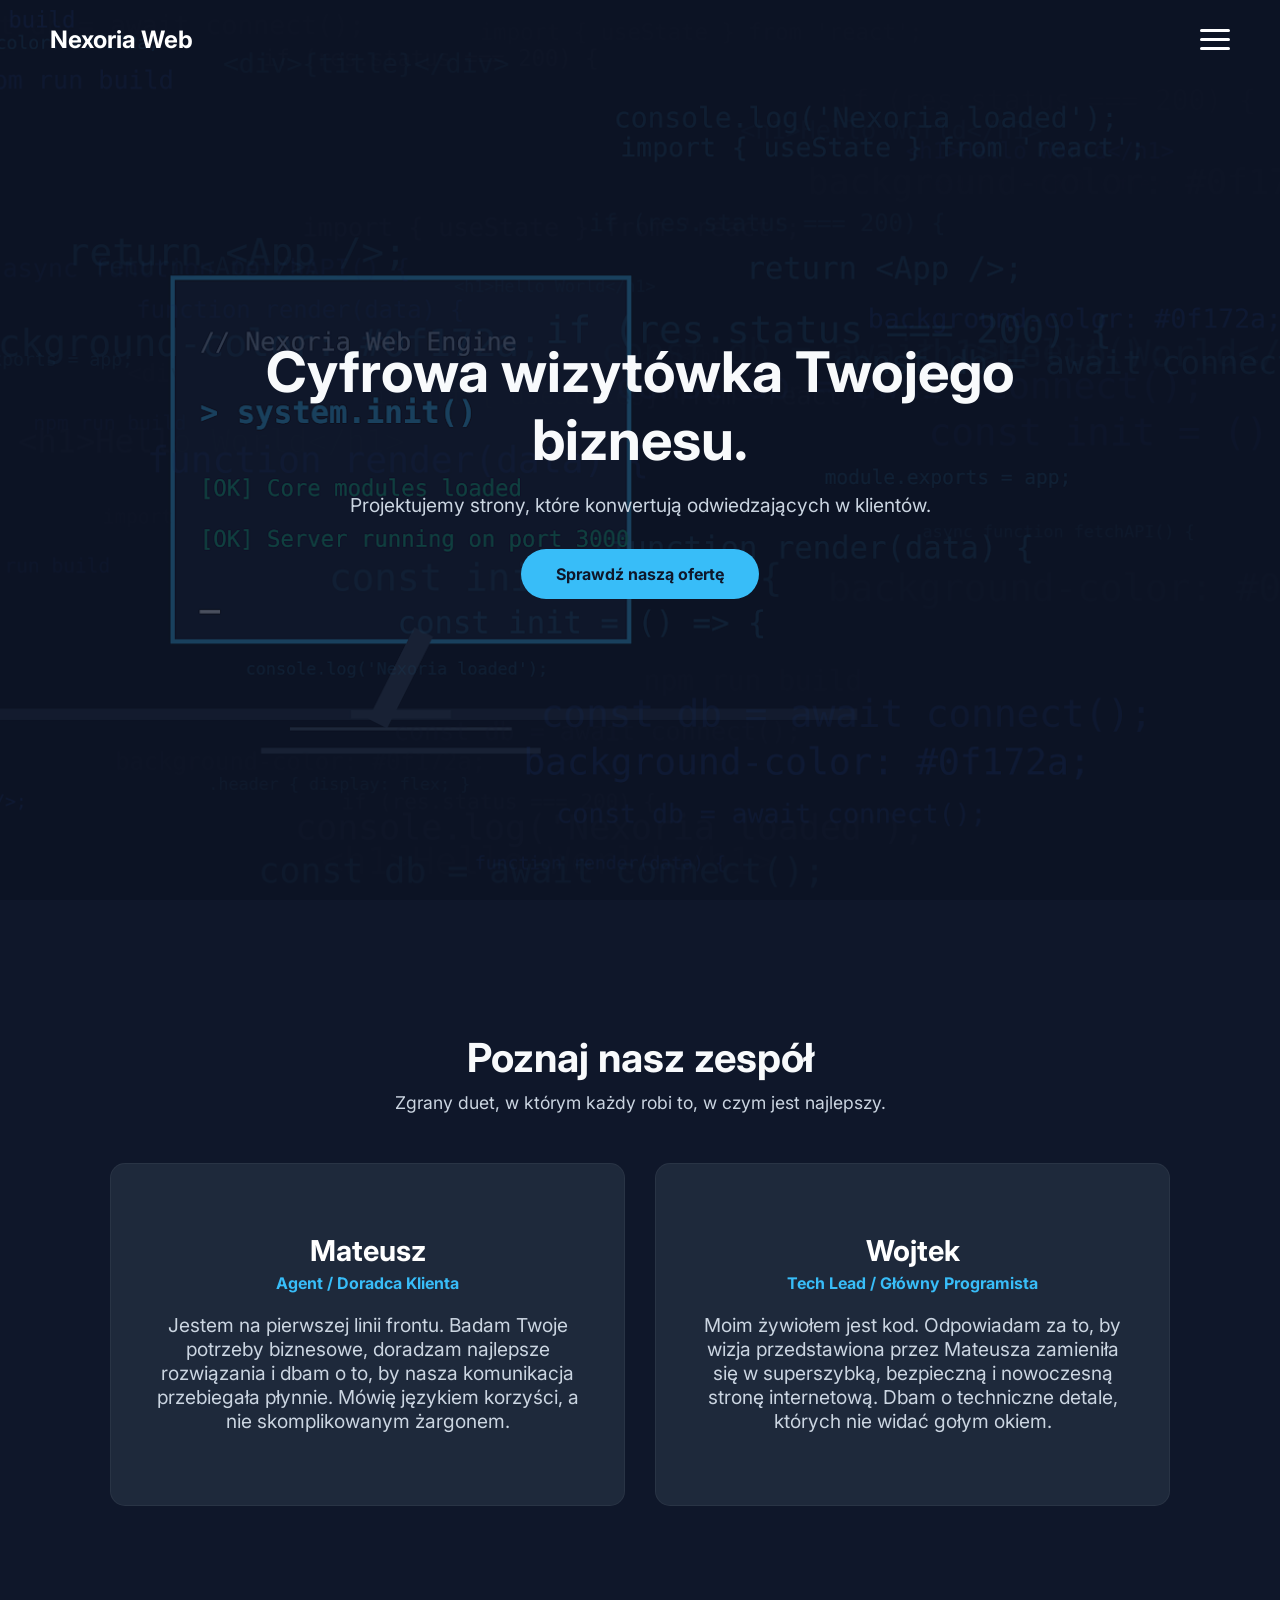
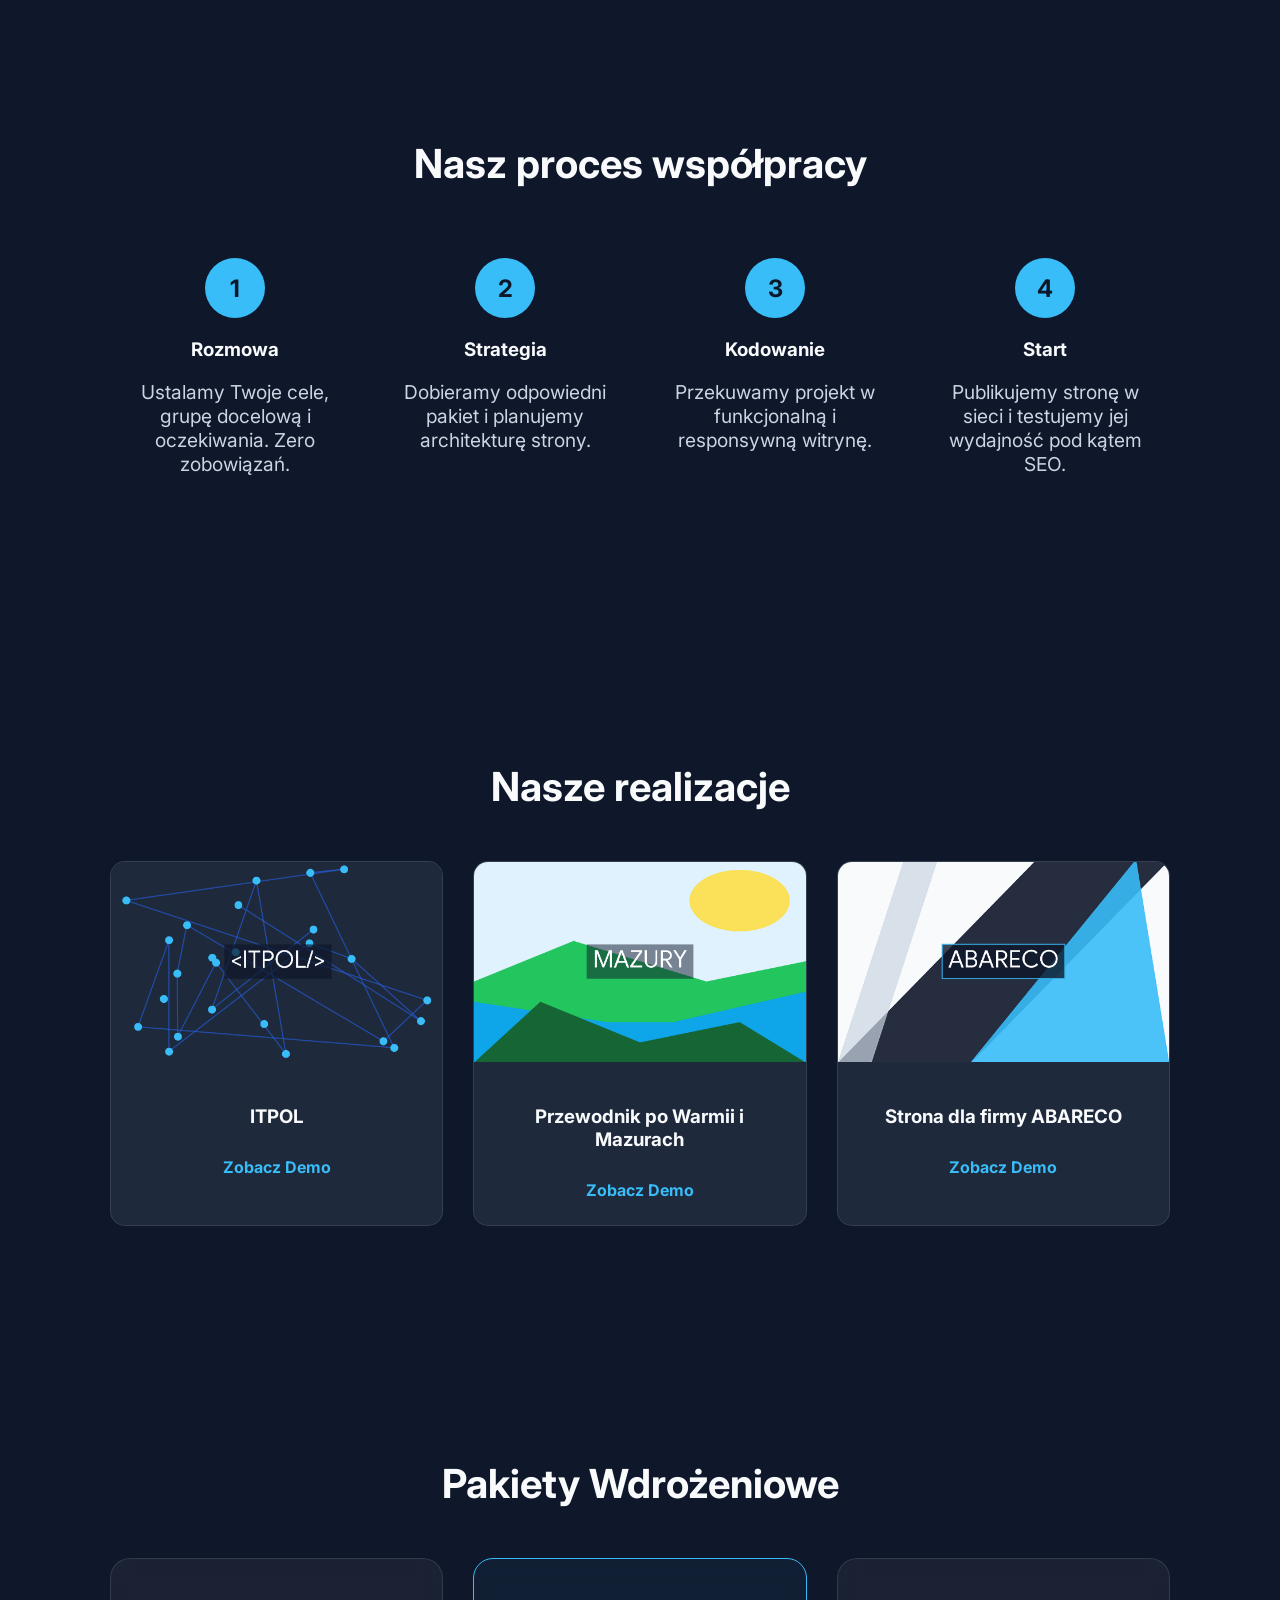
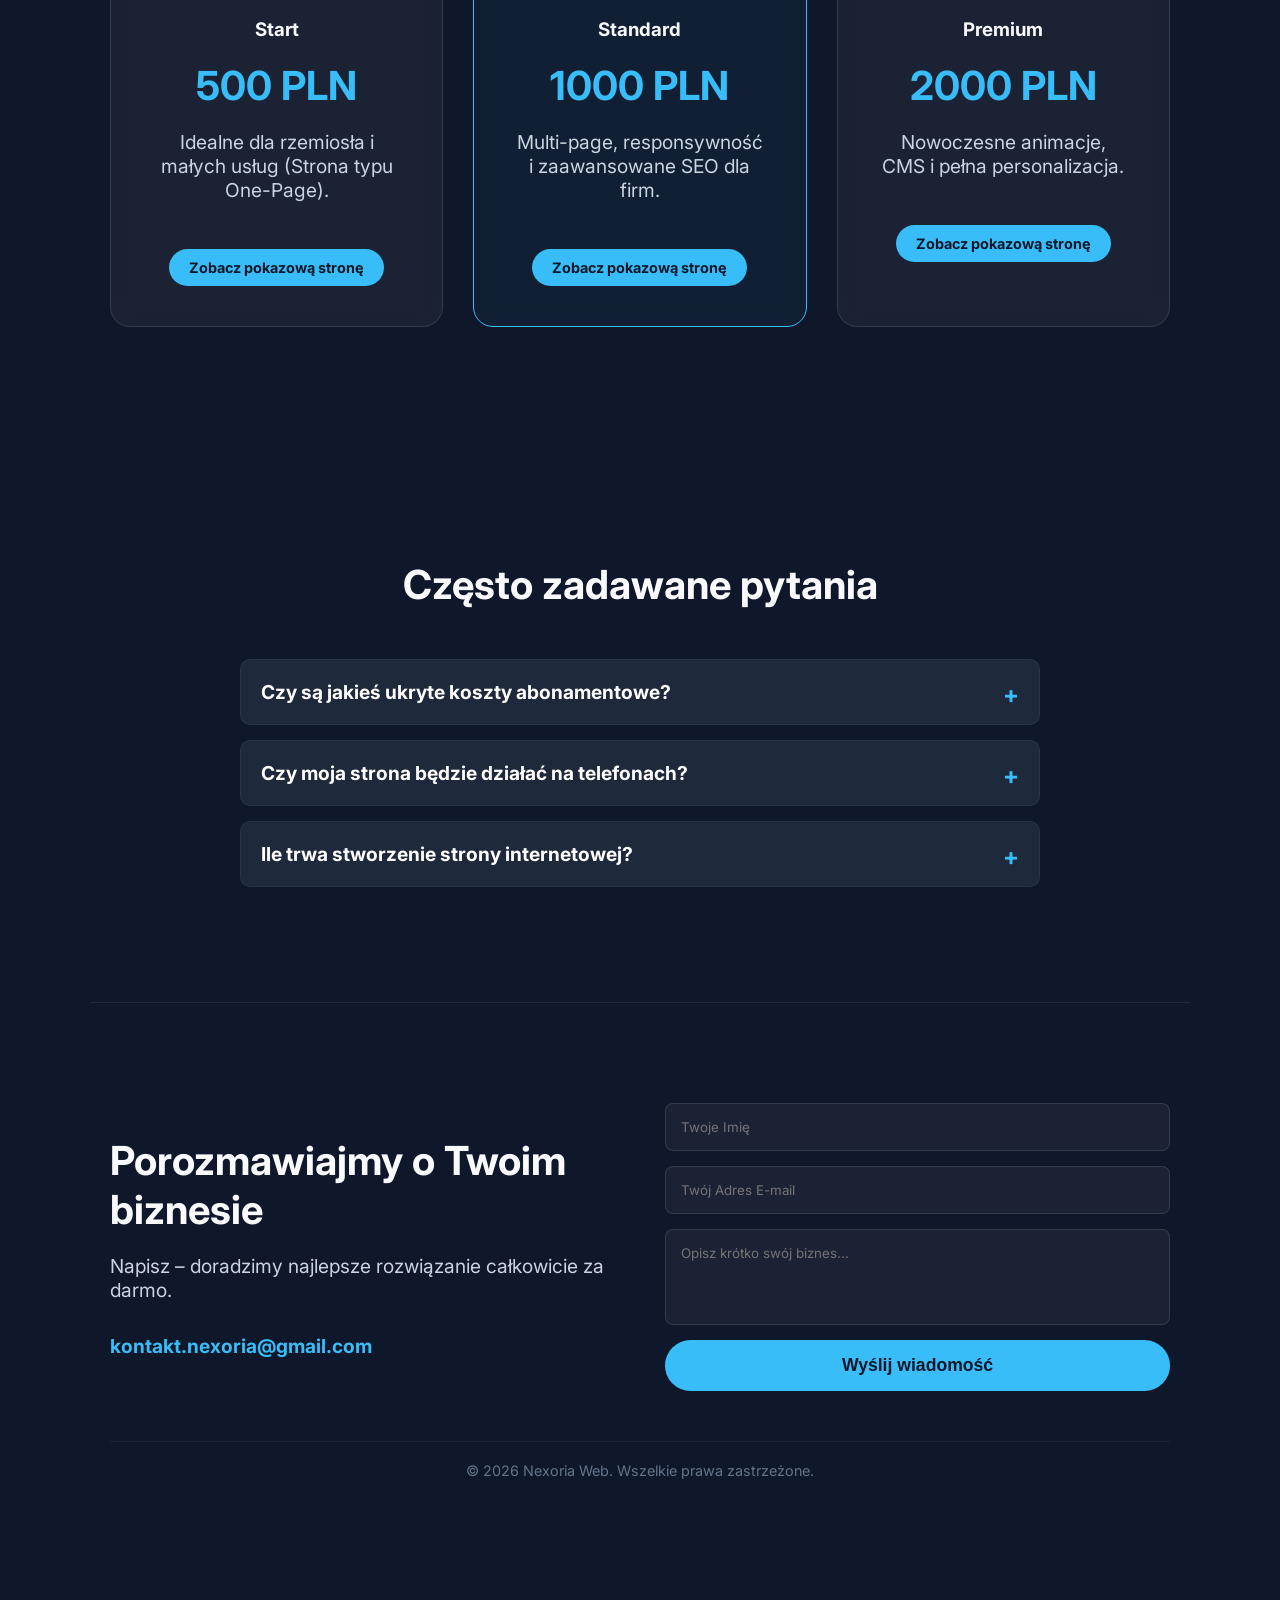
==== commit a326f99c: "Add files via upload" ====
--- a/index.html
+++ b/index.html
@@ -4,7 +4,7 @@
     <meta charset="UTF-8">
     <meta name="viewport" content="width=device-width, initial-scale=1.0">
     <link href="https://fonts.googleapis.com/css2?family=Inter:wght@300;400;700&display=swap" rel="stylesheet">
-    <link rel="stylesheet" href="style.css?v=0.2">
+    <link rel="stylesheet" href="style.css?v=0.3">
     <title>Nexoria Web | Profesjonalne Strony WWW</title>
     <meta name="description" content="Nexoria Web tworzy nowoczesne, responsywne i skuteczne strony internetowe dla firm. Zwiększ widoczność swojej marki dzięki profesjonalnej stronie WWW.">
 </head>
